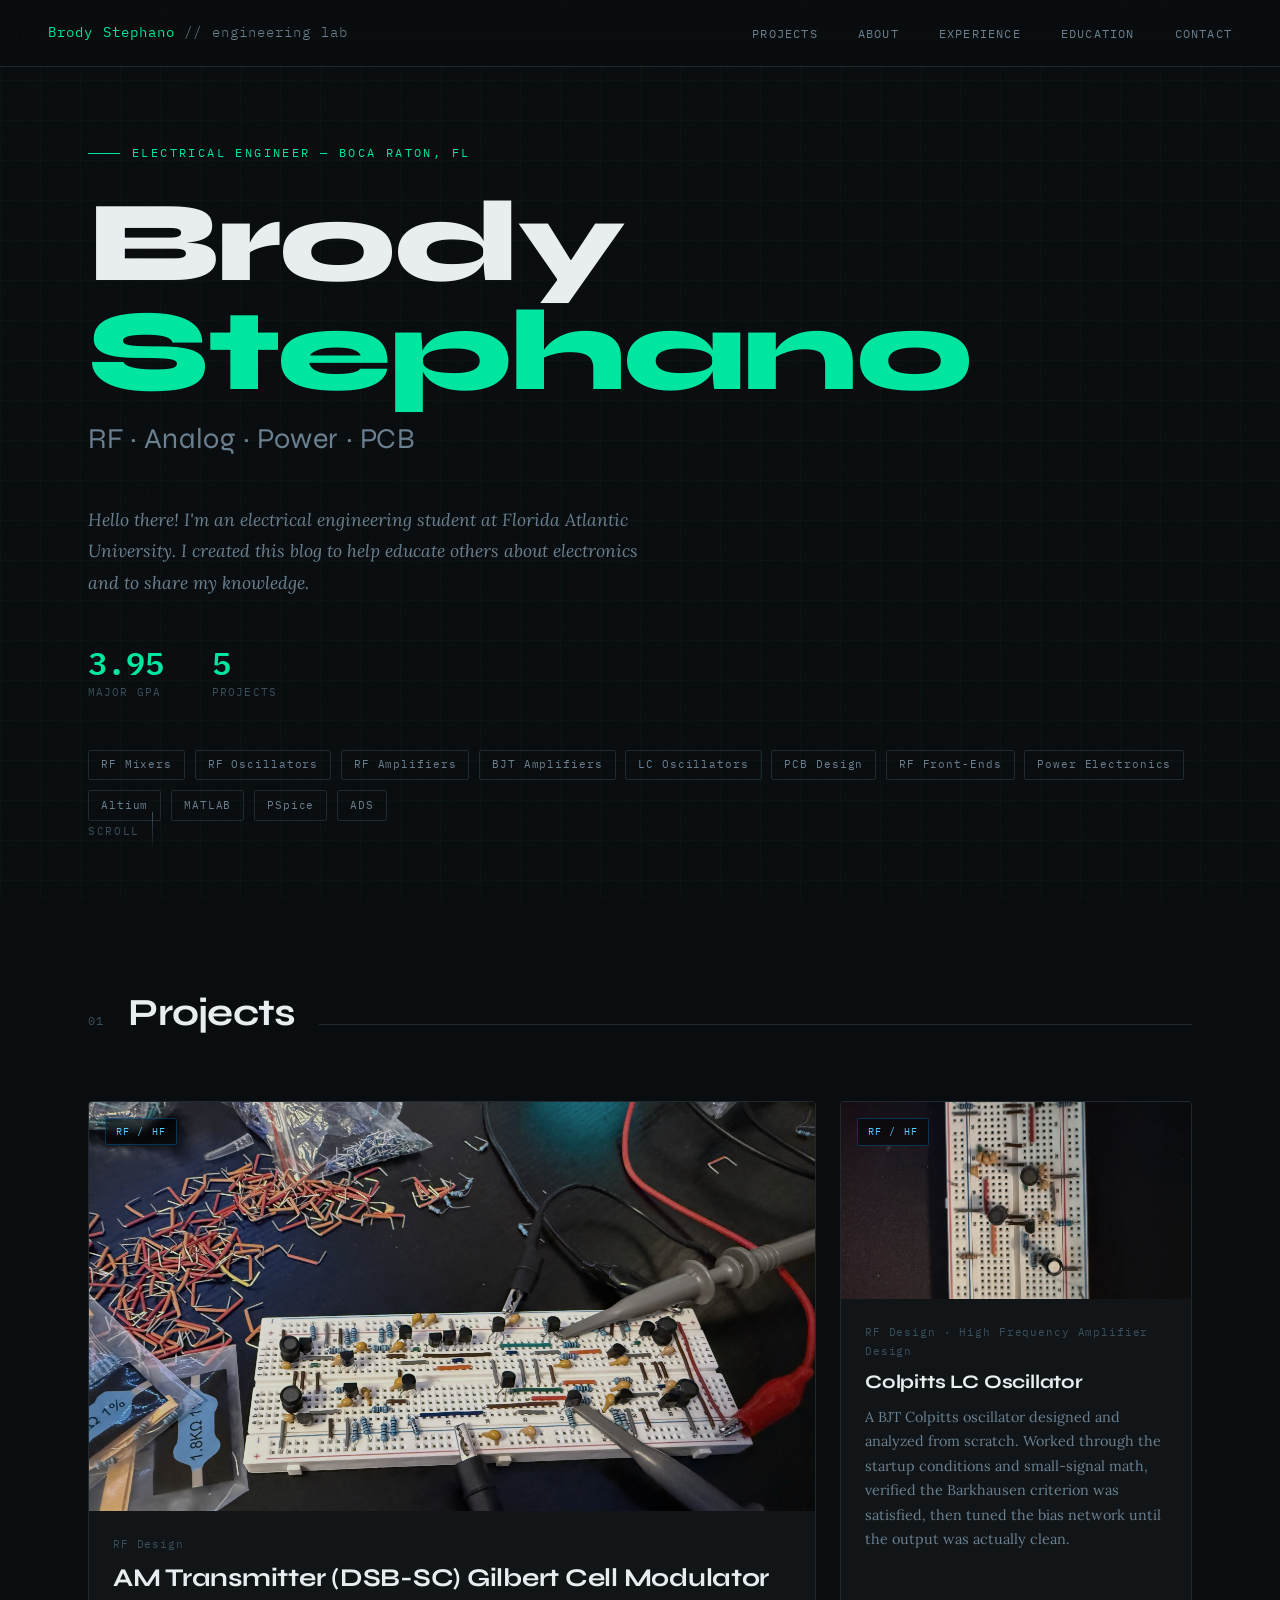
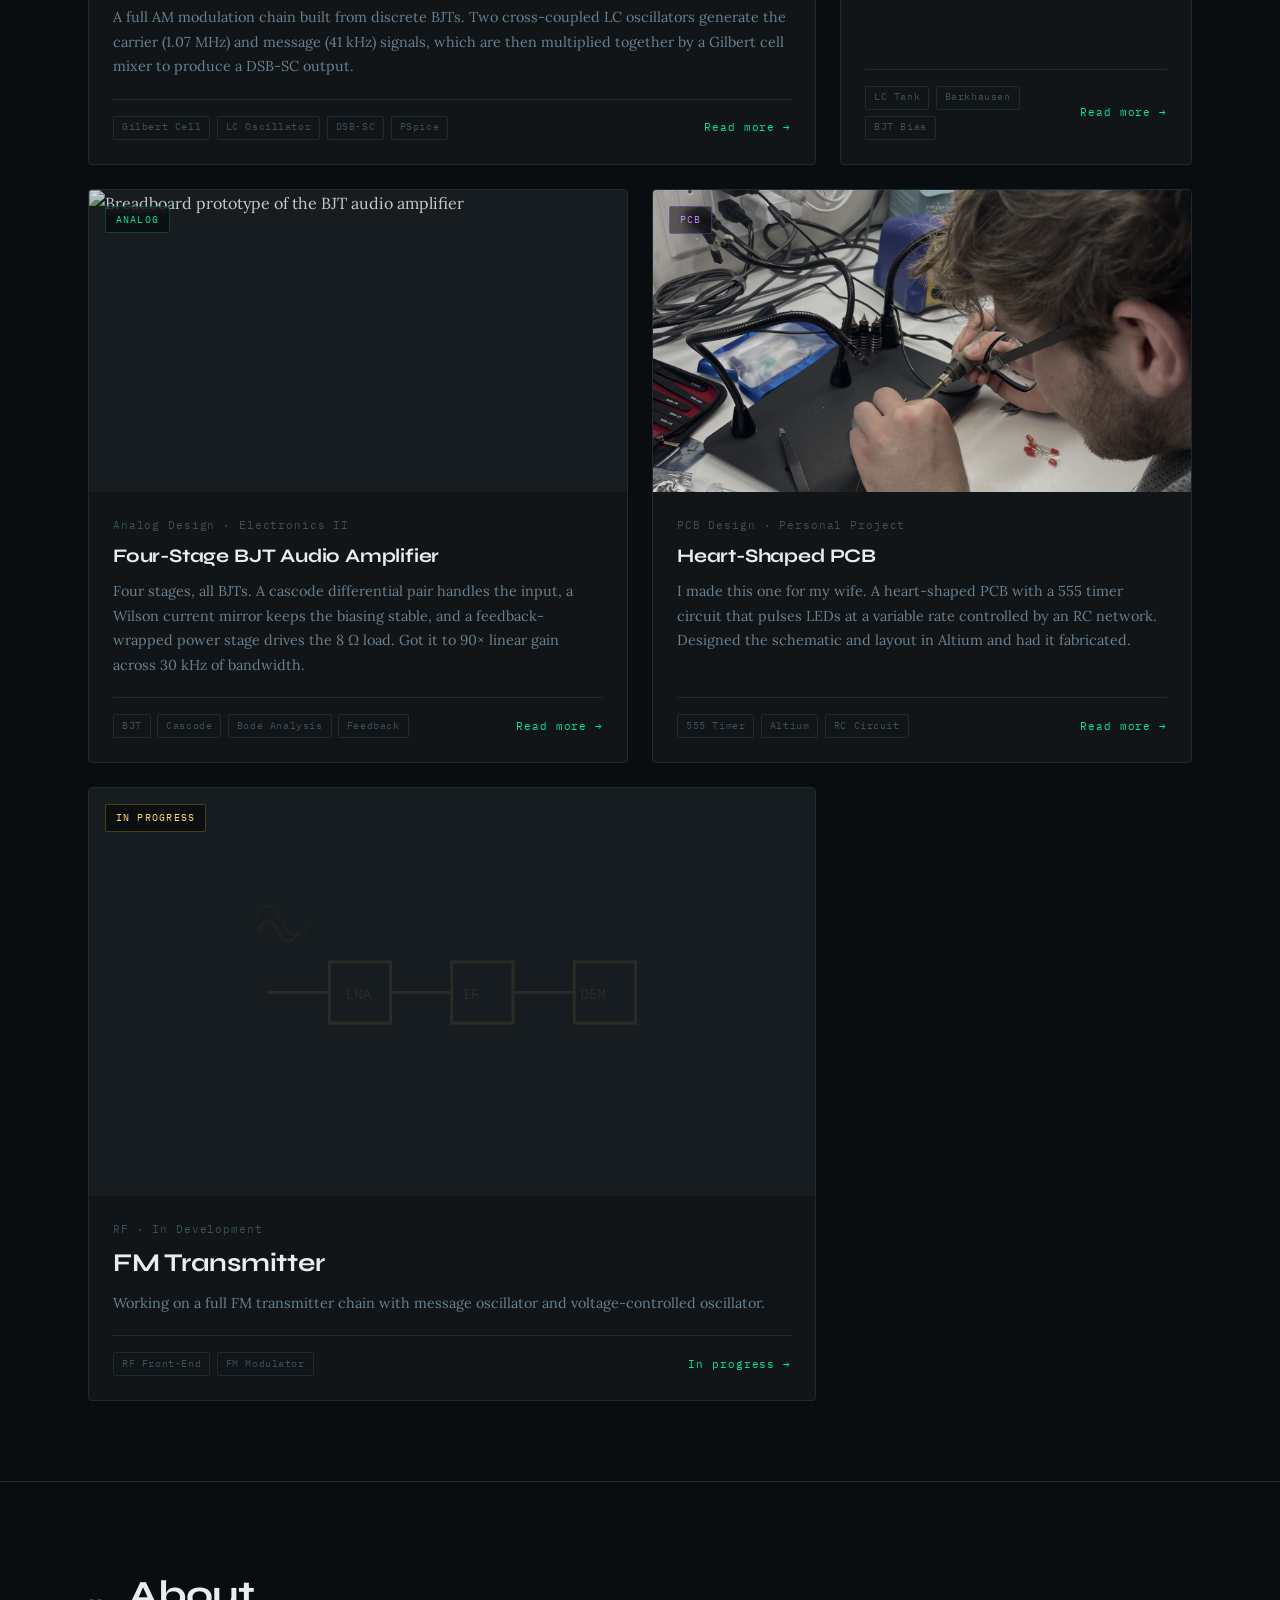
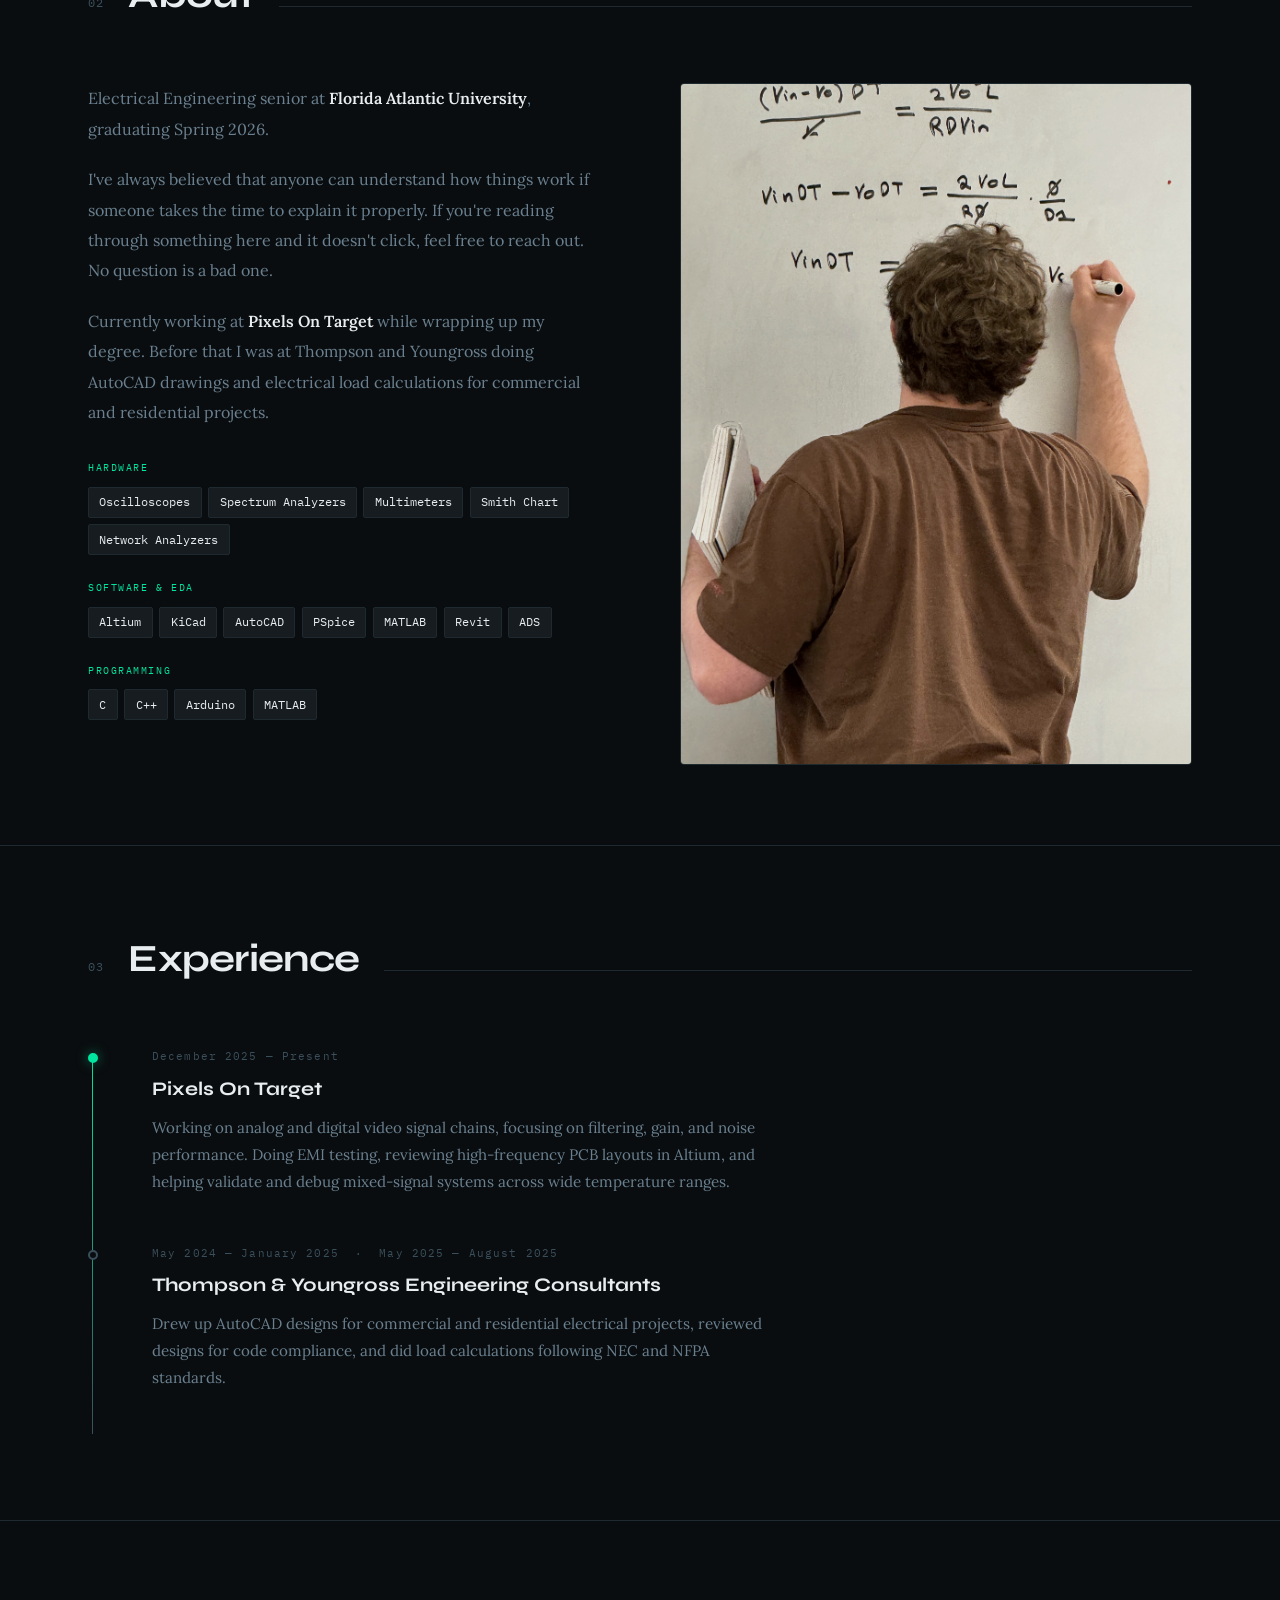
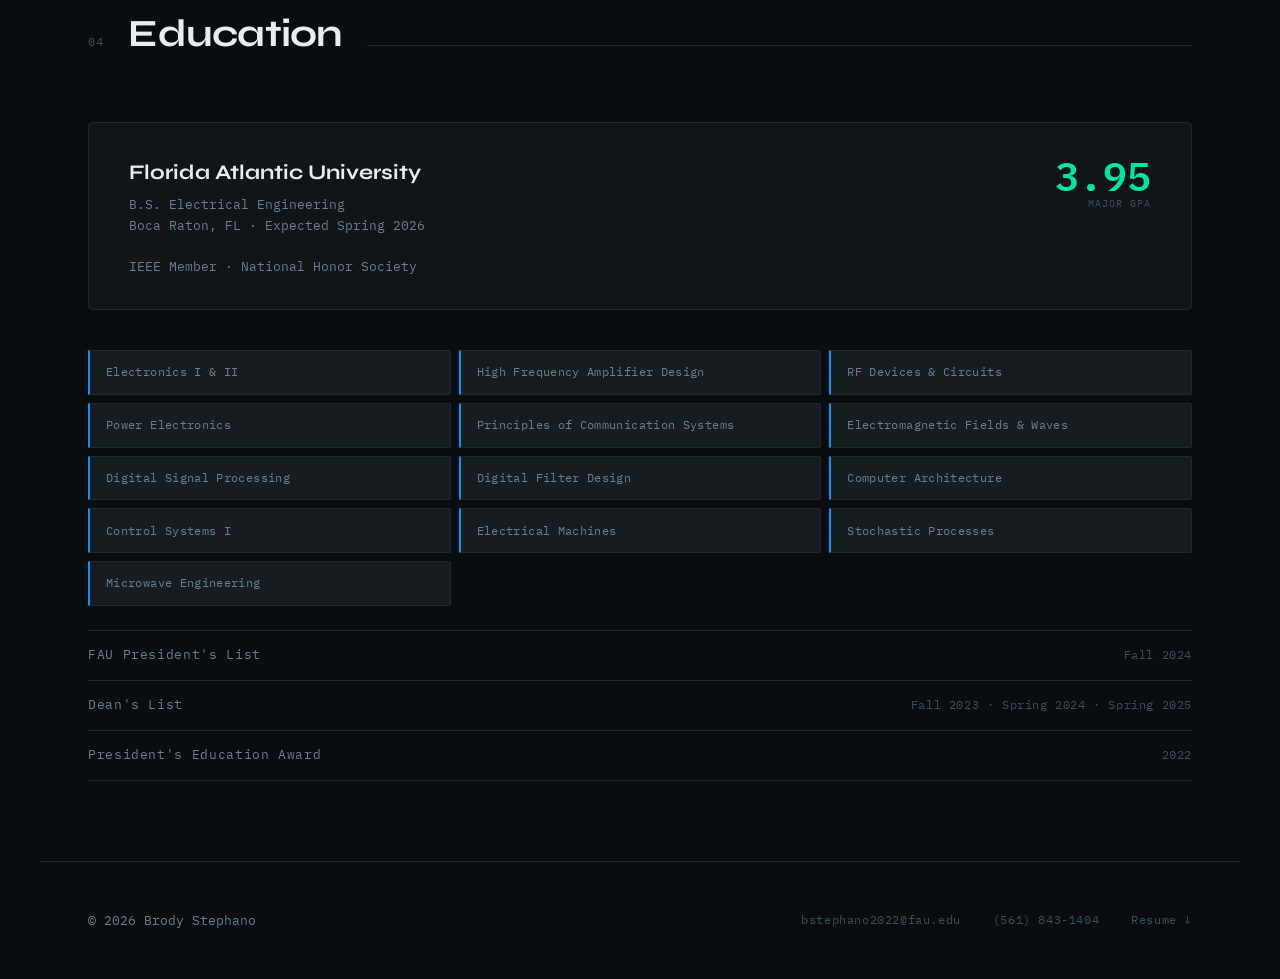
==== index.html @ cff29d6e "Install Vercel Speed Insights Implemented Vercel Speed Insights for this project.  Modified: - index" ====
<!DOCTYPE html>
<html lang="en">

<head>
    <meta charset="UTF-8">
    <meta name="viewport" content="width=device-width, initial-scale=1.0">
    <title>Brody Stephano — Engineering Lab</title>
    <link rel="preconnect" href="https://fonts.googleapis.com">
    <link href="https://fonts.googleapis.com/css2?family=IBM+Plex+Mono:ital,wght@0,300;0,400;0,600;1,300&family=Syne:wght@400;600;700;800&family=Lora:ital,wght@0,400;1,400&display=swap" rel="stylesheet">
    <script>
        MathJax = {
            tex: {
                inlineMath: [['\\(', '\\)']],
                displayMath: [['\\[', '\\]']]
            },
            options: { skipHtmlTags: ['script', 'noscript', 'style', 'textarea', 'pre'] }
        };
    </script>
    <script src="https://cdn.jsdelivr.net/npm/mathjax@3/es5/tex-chtml.js"></script>
    <script>
        window.si = window.si || function () { (window.siq = window.siq || []).push(arguments); };
    </script>
    <script defer src="/_vercel/speed-insights/script.js"></script>
    <style>
        :root {
            --bg:      #0a0d0f;
            --surface: #111518;
            --panel:   #161c20;
            --border:  #1e2a30;
            --accent:  #00e5a0;
            --accent2: #0097ff;
            --accent3: #ff6b35;
            --text:    #e8edf0;
            --muted:   #6a8090;
            --dim:     #3a4f5c;
            --mono:    'IBM Plex Mono', monospace;
            --display: 'Syne', sans-serif;
            --body:    'Lora', serif;
        }

        *, *::before, *::after { margin: 0; padding: 0; box-sizing: border-box; }
        html { scroll-behavior: smooth; }

        body {
            background: var(--bg);
            color: var(--text);
            font-family: var(--body);
            font-size: 1rem;
            line-height: 1.7;
            overflow-x: hidden;
        }

        body::before {
            content: '';
            position: fixed;
            inset: 0;
            background-image:
                linear-gradient(rgba(0, 229, 160, 0.03) 1px, transparent 1px),
                linear-gradient(90deg, rgba(0, 229, 160, 0.03) 1px, transparent 1px);
            background-size: 40px 40px;
            pointer-events: none;
            z-index: 0;
        }

        body::after {
            content: '';
            position: fixed;
            inset: 0;
            background-image: url("data:image/svg+xml,%3Csvg viewBox='0 0 256 256' xmlns='http://www.w3.org/2000/svg'%3E%3Cfilter id='noise'%3E%3CfeTurbulence type='fractalNoise' baseFrequency='0.9' numOctaves='4' stitchTiles='stitch'/%3E%3C/filter%3E%3Crect width='100%25' height='100%25' filter='url(%23noise)' opacity='0.03'/%3E%3C/svg%3E");
            opacity: 0.4;
            pointer-events: none;
            z-index: 0;
        }

        * { position: relative; z-index: 1; }

        nav {
            position: fixed;
            top: 0; left: 0; right: 0;
            z-index: 100;
            display: flex;
            align-items: center;
            justify-content: space-between;
            padding: 1.2rem 3rem;
            background: rgba(10, 13, 15, 0.85);
            backdrop-filter: blur(16px);
            border-bottom: 1px solid var(--border);
        }

        .nav-logo {
            font-family: var(--mono);
            font-size: 0.85rem;
            color: var(--accent);
            letter-spacing: 0.08em;
            text-decoration: none;
        }

        .nav-logo span { color: var(--muted); font-weight: 300; }

        .nav-links { display: flex; gap: 2.5rem; list-style: none; }

        .nav-links a {
            font-family: var(--mono);
            font-size: 0.75rem;
            color: var(--muted);
            text-decoration: none;
            letter-spacing: 0.1em;
            text-transform: uppercase;
            transition: color 0.2s;
        }

        .nav-links a:hover { color: var(--accent); }

        #hero {
            min-height: 100vh;
            display: flex;
            flex-direction: column;
            justify-content: center;
            padding: 8rem 3rem 4rem;
            max-width: 1200px;
            margin: 0 auto;
        }

        .hero-eyebrow {
            font-family: var(--mono);
            font-size: 0.75rem;
            color: var(--accent);
            letter-spacing: 0.2em;
            text-transform: uppercase;
            margin-bottom: 1.5rem;
            display: flex;
            align-items: center;
            gap: 0.75rem;
        }

        .hero-eyebrow::before {
            content: '';
            display: block;
            width: 2rem;
            height: 1px;
            background: var(--accent);
        }

        h1.hero-name {
            font-family: var(--display);
            font-weight: 800;
            font-size: clamp(3.5rem, 9vw, 8rem);
            line-height: 0.95;
            letter-spacing: -0.02em;
            color: var(--text);
            margin-bottom: 0.5rem;
        }

        h1.hero-name .accent { color: var(--accent); }

        .hero-title {
            font-family: var(--display);
            font-weight: 400;
            font-size: clamp(1.2rem, 2.5vw, 1.8rem);
            color: var(--muted);
            margin-bottom: 2.5rem;
            letter-spacing: 0.02em;
        }

        .hero-bio {
            font-family: var(--body);
            font-size: 1.1rem;
            color: var(--muted);
            max-width: 560px;
            line-height: 1.8;
            font-style: italic;
            margin-bottom: 3rem;
        }

        .hero-stats { display: flex; gap: 3rem; margin-bottom: 3rem; }

        .stat { display: flex; flex-direction: column; gap: 0.25rem; }

        .stat-num {
            font-family: var(--mono);
            font-size: 2rem;
            font-weight: 600;
            color: var(--accent);
            line-height: 1;
        }

        .stat-label {
            font-family: var(--mono);
            font-size: 0.7rem;
            color: var(--dim);
            letter-spacing: 0.1em;
            text-transform: uppercase;
        }

        .hero-tags { display: flex; flex-wrap: wrap; gap: 0.6rem; }

        .tag {
            font-family: var(--mono);
            font-size: 0.7rem;
            color: var(--muted);
            border: 1px solid var(--border);
            padding: 0.3rem 0.75rem;
            border-radius: 2px;
            letter-spacing: 0.08em;
            transition: all 0.2s;
        }

        .tag:hover {
            border-color: var(--accent);
            color: var(--accent);
            background: rgba(0, 229, 160, 0.05);
        }

        .scroll-hint {
            position: absolute;
            bottom: 3rem;
            left: 3rem;
            font-family: var(--mono);
            font-size: 0.7rem;
            color: var(--dim);
            letter-spacing: 0.15em;
            text-transform: uppercase;
            display: flex;
            align-items: center;
            gap: 0.75rem;
            animation: pulse 2s ease-in-out infinite;
        }

        .scroll-hint::after {
            content: '';
            display: block;
            width: 1px;
            height: 40px;
            background: linear-gradient(to bottom, var(--dim), transparent);
            animation: scrollline 2s ease-in-out infinite;
        }

        @keyframes pulse {
            0%, 100% { opacity: 0.4; }
            50%       { opacity: 1; }
        }

        @keyframes scrollline {
            0%   { transform: scaleY(0); transform-origin: top; }
            50%  { transform: scaleY(1); transform-origin: top; }
            51%  { transform: scaleY(1); transform-origin: bottom; }
            100% { transform: scaleY(0); transform-origin: bottom; }
        }

        .section-wrap { max-width: 1200px; margin: 0 auto; padding: 5rem 3rem; }

        .section-header { display: flex; align-items: baseline; gap: 1.5rem; margin-bottom: 3.5rem; }

        .section-num {
            font-family: var(--mono);
            font-size: 0.75rem;
            color: var(--dim);
            letter-spacing: 0.1em;
        }

        .section-title {
            font-family: var(--display);
            font-size: clamp(1.8rem, 3vw, 2.5rem);
            font-weight: 700;
            color: var(--text);
            letter-spacing: -0.02em;
        }

        .section-rule { flex: 1; height: 1px; background: var(--border); }

        #projects { background: transparent; }

        .projects-grid {
            display: grid;
            grid-template-columns: repeat(12, 1fr);
            gap: 1.5rem;
        }

        .project-card {
            background: var(--surface);
            border: 1px solid var(--border);
            border-radius: 4px;
            overflow: hidden;
            display: flex;
            flex-direction: column;
            cursor: pointer;
            transition: border-color 0.3s, transform 0.3s, box-shadow 0.3s;
        }

        .project-card:hover {
            border-color: var(--accent);
            transform: translateY(-3px);
            box-shadow: 0 12px 40px rgba(0, 229, 160, 0.08);
        }

        .project-card.featured { grid-column: span 8; }
        .project-card.side     { grid-column: span 4; }
        .project-card.half     { grid-column: span 6; }
        .project-card.third    { grid-column: span 4; }

        .card-img {
            width: 100%;
            aspect-ratio: 16/9;
            background: var(--panel);
            overflow: hidden;
            position: relative;
        }

        .card-img img {
            width: 100%;
            height: 100%;
            object-fit: cover;
            object-position: center center;
            filter: saturate(0.7) brightness(0.85);
            transition: filter 0.4s, transform 0.4s;
            z-index: 1;
        }

        .project-card:hover .card-img img {
            filter: saturate(1) brightness(0.95);
            transform: scale(1.03);
        }

        [data-project="bjt-amp"] .card-img img   { object-position: center 20%; }
        [data-project="heart-pcb"] .card-img img { object-position: center 20%; }

        .card-img.placeholder { display: flex; align-items: center; justify-content: center; }
        .card-img.placeholder svg { width: 60%; height: 60%; opacity: 0.08; }

        .card-img .card-tag {
            position: absolute;
            top: 1rem;
            left: 1rem;
            font-family: var(--mono);
            font-size: 0.65rem;
            letter-spacing: 0.12em;
            text-transform: uppercase;
            padding: 0.25rem 0.6rem;
            border-radius: 2px;
            z-index: 2;
            backdrop-filter: blur(4px);
            background-color: rgba(0, 0, 0, 0.45) !important;
        }

        .card-tag.rf    { color: #5bc8ff; border: 1px solid rgba(0, 151, 255, 0.3); }
        .card-tag.power { color: #ff9a72; border: 1px solid rgba(255, 107, 53, 0.3); }
        .card-tag.analog{ color: #00e5a0; border: 1px solid rgba(0, 229, 160, 0.25); }
        .card-tag.pcb   { color: #c97fff; border: 1px solid rgba(180, 100, 255, 0.3); }
        .card-tag.wip   { color: #ffe066; border: 1px solid rgba(255, 220, 0, 0.25); }

        .card-body { padding: 1.5rem; display: flex; flex-direction: column; flex: 1; }

        .card-meta {
            font-family: var(--mono);
            font-size: 0.68rem;
            color: var(--dim);
            letter-spacing: 0.08em;
            margin-bottom: 0.6rem;
        }

        .card-title {
            font-family: var(--display);
            font-size: 1.2rem;
            font-weight: 700;
            color: var(--text);
            margin-bottom: 0.75rem;
            letter-spacing: -0.01em;
            line-height: 1.2;
        }

        .featured .card-title { font-size: 1.6rem; }

        .card-summary {
            font-family: var(--body);
            font-size: 0.9rem;
            color: var(--muted);
            line-height: 1.7;
            flex: 1;
        }

        .card-footer {
            margin-top: 1.25rem;
            padding-top: 1rem;
            border-top: 1px solid var(--border);
            display: flex;
            align-items: center;
            justify-content: space-between;
        }

        .card-chips { display: flex; flex-wrap: wrap; gap: 0.4rem; }

        .chip {
            font-family: var(--mono);
            font-size: 0.62rem;
            color: var(--dim);
            border: 1px solid var(--border);
            padding: 0.15rem 0.5rem;
            border-radius: 2px;
            letter-spacing: 0.06em;
        }

        .card-link {
            font-family: var(--mono);
            font-size: 0.7rem;
            color: var(--accent);
            text-decoration: none;
            letter-spacing: 0.08em;
            display: flex;
            align-items: center;
            gap: 0.4rem;
            transition: gap 0.2s;
            white-space: nowrap;
        }

        .card-link:hover { gap: 0.7rem; }

        .modal-backdrop {
            display: none;
            position: fixed;
            inset: 0;
            background: rgba(0, 0, 0, 0.85);
            z-index: 200;
            backdrop-filter: blur(8px);
            align-items: flex-start;
            justify-content: center;
            padding: 4rem 1.5rem;
            overflow-y: auto;
        }

        .modal-backdrop.open { display: flex; }

        .modal {
            background: var(--surface);
            border: 1px solid var(--border);
            border-radius: 6px;
            max-width: 860px;
            width: 100%;
            overflow: hidden;
            animation: modalIn 0.35s cubic-bezier(0.16, 1, 0.3, 1);
        }

        @keyframes modalIn {
            from { opacity: 0; transform: translateY(30px) scale(0.97); }
            to   { opacity: 1; transform: translateY(0) scale(1); }
        }

        .modal-header {
            padding: 2.5rem 2.5rem 0;
            display: flex;
            justify-content: space-between;
            align-items: flex-start;
        }

        .modal-close {
            font-family: var(--mono);
            font-size: 1.2rem;
            color: var(--muted);
            background: none;
            border: none;
            cursor: pointer;
            padding: 0.25rem;
            line-height: 1;
            transition: color 0.2s;
        }

        .modal-close:hover { color: var(--accent); }

        .modal-tag-row { display: flex; gap: 0.5rem; margin-bottom: 1rem; }

        .modal-tag-row .card-tag {
            font-family: var(--mono);
            font-size: 0.75rem;
            padding: 0.3rem 0.75rem;
            text-transform: uppercase;
            letter-spacing: 0.12em;
        }

        .modal-title {
            font-family: var(--display);
            font-size: clamp(1.8rem, 3vw, 2.5rem);
            font-weight: 800;
            color: var(--text);
            letter-spacing: -0.02em;
            line-height: 1.1;
            margin-bottom: 0.5rem;
        }

        .modal-date {
            font-family: var(--mono);
            font-size: 0.75rem;
            color: var(--dim);
            letter-spacing: 0.1em;
        }

        .modal-body { padding: 2rem 2.5rem 2.5rem; }

        .modal-body img,
        .modal-body video {
            display: block;
            width: 100%;
            border-radius: 4px;
            margin: 1.5rem 0;
            border: 1px solid var(--border);
        }

        .modal-body video {
            max-height: 700px;
            width: auto;
            max-width: 100%;
            margin-left: auto;
            margin-right: auto;
        }

        .modal-body img.half-width {
            max-width: 65%;
            margin-left: auto;
            margin-right: auto;
        }

        .modal-body p {
            font-family: var(--body);
            font-size: 1rem;
            color: var(--muted);
            line-height: 1.9;
            margin-bottom: 1rem;
        }

        .modal-body h4 {
            font-family: var(--display);
            font-size: 1.1rem;
            font-weight: 700;
            color: var(--text);
            margin: 2rem 0 0.75rem;
        }

        .modal-specs {
            background: var(--panel);
            border: 1px solid var(--border);
            border-radius: 4px;
            padding: 1.25rem 1.5rem;
            margin: 1.5rem 0;
            display: grid;
            grid-template-columns: 1fr 1fr;
            gap: 0.75rem 2rem;
        }

        .spec-row { display: flex; flex-direction: column; gap: 0.15rem; }

        .spec-key {
            font-family: var(--mono);
            font-size: 0.65rem;
            color: var(--dim);
            letter-spacing: 0.1em;
            text-transform: uppercase;
        }

        .spec-val {
            font-family: var(--mono);
            font-size: 0.9rem;
            color: var(--accent);
        }

        .design-notes-toggle {
            display: flex;
            align-items: center;
            gap: 0.75rem;
            margin-top: 2rem;
            padding: 0.85rem 1.25rem;
            background: var(--panel);
            border: 1px solid var(--border);
            border-left: 2px solid var(--accent);
            border-radius: 4px;
            cursor: pointer;
            font-family: var(--mono);
            font-size: 0.78rem;
            color: var(--muted);
            letter-spacing: 0.08em;
            text-transform: uppercase;
            width: 100%;
            text-align: left;
            transition: border-color 0.2s, color 0.2s;
        }

        .design-notes-toggle:hover {
            border-left-color: var(--accent);
            border-color: var(--accent);
            color: var(--accent);
        }

        .design-notes-toggle .toggle-arrow { margin-left: auto; transition: transform 0.3s ease; }
        .design-notes-toggle.open .toggle-arrow { transform: rotate(180deg); }

        .design-notes-content {
            display: none;
            padding: 1.5rem;
            background: var(--panel);
            border: 1px solid var(--border);
            border-top: none;
            border-radius: 0 0 4px 4px;
        }

        .design-notes-content.open { display: block; }

        #about { border-top: 1px solid var(--border); }

        .about-grid {
            display: grid;
            grid-template-columns: 1fr 1fr;
            gap: 5rem;
            align-items: start;
        }

        .about-text p {
            font-family: var(--body);
            color: var(--muted);
            line-height: 1.9;
            margin-bottom: 1.25rem;
        }

        .about-text p strong { color: var(--text); font-weight: 600; }

        .about-photo {
            border-radius: 4px;
            overflow: hidden;
            border: 1px solid var(--border);
        }

        .about-photo img {
            width: 100%;
            height: auto;
            display: block;
            filter: saturate(0.8) brightness(0.9);
            transition: filter 0.4s;
        }

        .about-photo img:hover { filter: saturate(1) brightness(0.95); }

        .skills-list { display: flex; flex-direction: column; gap: 1.5rem; margin-top: 2rem; }

        .skill-group-label {
            font-family: var(--mono);
            font-size: 0.65rem;
            color: var(--accent);
            letter-spacing: 0.15em;
            text-transform: uppercase;
            margin-bottom: 0.6rem;
        }

        .skill-chips { display: flex; flex-wrap: wrap; gap: 0.4rem; }

        .skill-chip {
            font-family: var(--mono);
            font-size: 0.72rem;
            color: var(--text);
            background: var(--panel);
            border: 1px solid var(--border);
            padding: 0.3rem 0.65rem;
            border-radius: 2px;
        }

        #experience { border-top: 1px solid var(--border); }

        .xp-timeline { display: flex; flex-direction: column; gap: 0; position: relative; padding-left: 2rem; }

        .xp-timeline::before {
            content: '';
            position: absolute;
            left: 4px;
            top: 6px;
            bottom: 6px;
            width: 1px;
            background: linear-gradient(to bottom, var(--accent), var(--dim));
        }

        .xp-item { position: relative; padding: 0 0 3rem 2rem; }

        .xp-item::before {
            content: '';
            position: absolute;
            left: -2rem;
            top: 6px;
            width: 10px;
            height: 10px;
            border-radius: 50%;
            background: var(--bg);
            border: 2px solid var(--dim);
            transition: border-color 0.3s;
        }

        .xp-item.current::before {
            border-color: var(--accent);
            background: var(--accent);
            box-shadow: 0 0 12px rgba(0, 229, 160, 0.5);
        }

        .xp-date {
            font-family: var(--mono);
            font-size: 0.7rem;
            color: var(--dim);
            letter-spacing: 0.1em;
            margin-bottom: 0.4rem;
        }

        .xp-company {
            font-family: var(--display);
            font-size: 1.2rem;
            font-weight: 700;
            color: var(--text);
            margin-bottom: 0.5rem;
        }

        .xp-desc {
            font-family: var(--body);
            font-size: 0.95rem;
            color: var(--muted);
            line-height: 1.8;
            max-width: 620px;
        }

        #education { border-top: 1px solid var(--border); }

        .edu-block {
            background: var(--surface);
            border: 1px solid var(--border);
            border-radius: 4px;
            padding: 2rem 2.5rem;
            display: flex;
            justify-content: space-between;
            align-items: flex-start;
            gap: 3rem;
            margin-bottom: 2.5rem;
        }

        .edu-info h3 {
            font-family: var(--display);
            font-size: 1.3rem;
            font-weight: 700;
            color: var(--text);
            margin-bottom: 0.3rem;
        }

        .edu-info p {
            font-family: var(--mono);
            font-size: 0.8rem;
            color: var(--muted);
            line-height: 1.6;
        }

        .edu-gpa { text-align: right; }

        .gpa-num {
            font-family: var(--mono);
            font-size: 2.5rem;
            font-weight: 600;
            color: var(--accent);
            line-height: 1;
        }

        .gpa-label {
            font-family: var(--mono);
            font-size: 0.65rem;
            color: var(--dim);
            letter-spacing: 0.1em;
            text-transform: uppercase;
        }

        .course-grid {
            display: grid;
            grid-template-columns: repeat(auto-fill, minmax(280px, 1fr));
            gap: 0.5rem;
        }

        .course-item {
            background: var(--panel);
            border: 1px solid var(--border);
            border-left: 2px solid var(--accent2);
            padding: 0.7rem 1rem;
            font-family: var(--mono);
            font-size: 0.75rem;
            color: var(--muted);
            letter-spacing: 0.03em;
            border-radius: 0 2px 2px 0;
            transition: color 0.2s, border-left-color 0.2s;
        }

        .course-item:hover { color: var(--text); border-left-color: var(--accent); }

        .honors-list {
            margin-top: 1.5rem;
            display: flex;
            flex-direction: column;
            gap: 0;
            border-top: 1px solid var(--border);
        }

        .honor-item {
            display: flex;
            justify-content: space-between;
            align-items: center;
            padding: 0.85rem 0;
            border-bottom: 1px solid var(--border);
        }

        .honor-text {
            font-family: var(--mono);
            font-size: 0.8rem;
            color: var(--muted);
            letter-spacing: 0.05em;
        }

        .honor-year {
            font-family: var(--mono);
            font-size: 0.75rem;
            color: var(--dim);
            letter-spacing: 0.05em;
        }

        footer {
            border-top: 1px solid var(--border);
            padding: 3rem;
            display: flex;
            justify-content: space-between;
            align-items: center;
            max-width: 1200px;
            margin: 0 auto;
        }

        .footer-name { font-family: var(--mono); font-size: 0.8rem; color: var(--muted); }
        .footer-contact { display: flex; gap: 2rem; }

        .footer-contact a {
            font-family: var(--mono);
            font-size: 0.75rem;
            color: var(--dim);
            text-decoration: none;
            letter-spacing: 0.05em;
            transition: color 0.2s;
        }

        .footer-contact a:hover { color: var(--accent); }

        .fade-in {
            opacity: 0;
            transform: translateY(20px);
            transition: opacity 0.7s ease, transform 0.7s ease;
        }

        .fade-in.visible { opacity: 1; transform: translateY(0); }

        .MathJax { color: #6a8090 !important; }

        @media (max-width: 900px) {
            nav { padding: 1rem 1.5rem; }
            .nav-links { gap: 1.5rem; }
            .section-wrap { padding: 4rem 1.5rem; }
            #hero { padding: 7rem 1.5rem 4rem; }
            .project-card.featured,
            .project-card.side,
            .project-card.half,
            .project-card.third { grid-column: span 12; }
            .about-grid { grid-template-columns: 1fr; gap: 2.5rem; }
            .edu-block { flex-direction: column; gap: 1rem; }
            .edu-gpa { text-align: left; }
            footer { flex-direction: column; gap: 1.5rem; text-align: center; }
            .hero-stats { gap: 2rem; }
            .modal-header { padding: 1.5rem 1.5rem 0; }
            .modal-body { padding: 1.5rem; }
            .modal-specs { grid-template-columns: 1fr; }
        }

        @media (max-width: 600px) {
            .nav-links { display: none; }
            h1.hero-name { font-size: 3rem; }
            .modal-backdrop { padding: 2rem 1rem; }
        }
    </style>
</head>

<body>

    <nav>
        <a class="nav-logo" href="#">Brody Stephano<span> // engineering lab</span></a>
        <ul class="nav-links">
            <li><a href="#projects">Projects</a></li>
            <li><a href="#about">About</a></li>
            <li><a href="#experience">Experience</a></li>
            <li><a href="#education">Education</a></li>
            <li><a href="mailto:bstephano2022@fau.edu">Contact</a></li>
        </ul>
    </nav>

    <section id="hero">
        <p class="hero-eyebrow">Electrical Engineer — Boca Raton, FL</p>
        <h1 class="hero-name">Brody<br><span class="accent">Stephano</span></h1>
        <p class="hero-title">RF · Analog · Power · PCB</p>
        <p class="hero-bio">Hello there! I'm an electrical engineering student at Florida Atlantic University. I created this blog to help educate others about electronics and to share my knowledge.</p>
        <div class="hero-stats">
            <div class="stat"><span class="stat-num">3.95</span><span class="stat-label">Major GPA</span></div>
            <div class="stat"><span class="stat-num">5</span><span class="stat-label">Projects</span></div>
        </div>
        <div class="hero-tags">
            <span class="tag">RF Mixers</span>
            <span class="tag">RF Oscillators</span>
            <span class="tag">RF Amplifiers</span>
            <span class="tag">BJT Amplifiers</span>
            <span class="tag">LC Oscillators</span>
            <span class="tag">PCB Design</span>
            <span class="tag">RF Front-Ends</span>
            <span class="tag">Power Electronics</span>
            <span class="tag">Altium</span>
            <span class="tag">MATLAB</span>
            <span class="tag">PSpice</span>
            <span class="tag">ADS</span>
        </div>
        <div class="scroll-hint">scroll</div>
    </section>

    <section id="projects">
        <div class="section-wrap">
            <div class="section-header fade-in">
                <span class="section-num">01</span>
                <h2 class="section-title">Projects</h2>
                <div class="section-rule"></div>
            </div>
            <div class="projects-grid">

                <article class="project-card featured fade-in" data-project="am-transmitter">
                    <div class="card-img">
                        <span class="card-tag rf">RF / HF</span>
                        <img src="assets/images/gilbert_cell_breadboard.jpg" alt="Gilbert Cell Breadboard">
                    </div>
                    <div class="card-body">
                        <p class="card-meta">RF Design</p>
                        <h3 class="card-title">AM Transmitter (DSB-SC) Gilbert Cell Modulator</h3>
                        <p class="card-summary">A full AM modulation chain built from discrete BJTs. Two cross-coupled LC oscillators generate the carrier (1.07 MHz) and message (41 kHz) signals, which are then multiplied together by a Gilbert cell mixer to produce a DSB-SC output.</p>
                        <div class="card-footer">
                            <div class="card-chips">
                                <span class="chip">Gilbert Cell</span>
                                <span class="chip">LC Oscillator</span>
                                <span class="chip">DSB-SC</span>
                                <span class="chip">PSpice</span>
                            </div>
                            <span class="card-link">Read more →</span>
                        </div>
                    </div>
                </article>

                <article class="project-card side fade-in" data-project="colpitts">
                    <div class="card-img">
                        <span class="card-tag rf">RF / HF</span>
                        <img src="assets/images/colpitts_breadboard.jpg" alt="Colpitts Oscillator Breadboard">
                    </div>
                    <div class="card-body">
                        <p class="card-meta">RF Design · High Frequency Amplifier Design</p>
                        <h3 class="card-title">Colpitts LC Oscillator</h3>
                        <p class="card-summary">A BJT Colpitts oscillator designed and analyzed from scratch. Worked through the startup conditions and small-signal math, verified the Barkhausen criterion was satisfied, then tuned the bias network until the output was actually clean.</p>
                        <div class="card-footer">
                            <div class="card-chips">
                                <span class="chip">LC Tank</span>
                                <span class="chip">Barkhausen</span>
                                <span class="chip">BJT Bias</span>
                            </div>
                            <span class="card-link">Read more →</span>
                        </div>
                    </div>
                </article>

                <article class="project-card half fade-in" data-project="bjt-amp">
                    <div class="card-img">
                        <span class="card-tag analog">Analog</span>
                        <img src="assets/images/audio_amp_bb.png" alt="Breadboard prototype of the BJT audio amplifier">
                    </div>
                    <div class="card-body">
                        <p class="card-meta">Analog Design · Electronics II</p>
                        <h3 class="card-title">Four-Stage BJT Audio Amplifier</h3>
                        <p class="card-summary">Four stages, all BJTs. A cascode differential pair handles the input, a Wilson current mirror keeps the biasing stable, and a feedback-wrapped power stage drives the 8 Ω load. Got it to 90× linear gain across 30 kHz of bandwidth.</p>
                        <div class="card-footer">
                            <div class="card-chips">
                                <span class="chip">BJT</span>
                                <span class="chip">Cascode</span>
                                <span class="chip">Bode Analysis</span>
                                <span class="chip">Feedback</span>
                            </div>
                            <span class="card-link">Read more →</span>
                        </div>
                    </div>
                </article>

                <article class="project-card half fade-in" data-project="heart-pcb">
                    <div class="card-img">
                        <span class="card-tag pcb">PCB</span>
                        <img src="assets/images/brody_working.jpg" alt="Brody working on the Heart-Shaped PCB">
                    </div>
                    <div class="card-body">
                        <p class="card-meta">PCB Design · Personal Project</p>
                        <h3 class="card-title">Heart-Shaped PCB</h3>
                        <p class="card-summary">I made this one for my wife. A heart-shaped PCB with a 555 timer circuit that pulses LEDs at a variable rate controlled by an RC network. Designed the schematic and layout in Altium and had it fabricated.</p>
                        <div class="card-footer">
                            <div class="card-chips">
                                <span class="chip">555 Timer</span>
                                <span class="chip">Altium</span>
                                <span class="chip">RC Circuit</span>
                            </div>
                            <span class="card-link">Read more →</span>
                        </div>
                    </div>
                </article>

                <article class="project-card featured fade-in" data-project="fm-transmitter">
                    <div class="card-img placeholder">
                        <span class="card-tag wip">In Progress</span>
                        <svg viewBox="0 0 200 120" fill="none" xmlns="http://www.w3.org/2000/svg">
                            <path d="M10 60 H40" stroke="#ffe066" stroke-width="1.5" />
                            <rect x="40" y="45" width="30" height="30" stroke="#ffe066" stroke-width="1.5" />
                            <path d="M70 60 H100" stroke="#ffe066" stroke-width="1.5" />
                            <rect x="100" y="45" width="30" height="30" stroke="#ffe066" stroke-width="1.5" />
                            <path d="M130 60 H160" stroke="#ffe066" stroke-width="1.5" />
                            <rect x="160" y="45" width="30" height="30" stroke="#ffe066" stroke-width="1.5" />
                            <text x="48" y="63" fill="#ffe066" font-size="7" font-family="monospace">LNA</text>
                            <text x="105" y="63" fill="#ffe066" font-size="7" font-family="monospace">IF</text>
                            <text x="163" y="63" fill="#ffe066" font-size="7" font-family="monospace">DEM</text>
                            <path d="M5 30 Q10 20 15 30 Q20 40 25 30" stroke="#ffe066" stroke-width="1" opacity="0.5" />
                            <path d="M3 25 Q10 10 17 25 Q24 40 31 25" stroke="#ffe066" stroke-width="1" opacity="0.3" />
                        </svg>
                    </div>
                    <div class="card-body">
                        <p class="card-meta">RF · In Development</p>
                        <h3 class="card-title">FM Transmitter</h3>
                        <p class="card-summary">Working on a full FM transmitter chain with message oscillator and voltage-controlled oscillator.</p>
                        <div class="card-footer">
                            <div class="card-chips">
                                <span class="chip">RF Front-End</span>
                                <span class="chip">FM Modulator</span>
                            </div>
                            <span class="card-link">In progress →</span>
                        </div>
                    </div>
                </article>

            </div>
        </div>
    </section>

    <section id="about">
        <div class="section-wrap">
            <div class="section-header fade-in">
                <span class="section-num">02</span>
                <h2 class="section-title">About</h2>
                <div class="section-rule"></div>
            </div>
            <div class="about-grid">
                <div class="fade-in">
                    <div class="about-text">
                        <p>Electrical Engineering senior at <strong>Florida Atlantic University</strong>, graduating Spring 2026.</p>
                        <p>I've always believed that anyone can understand how things work if someone takes the time to explain it properly. If you're reading through something here and it doesn't click, feel free to reach out. No question is a bad one.</p>
                        <p>Currently working at <strong>Pixels On Target</strong> while wrapping up my degree. Before that I was at Thompson and Youngross doing AutoCAD drawings and electrical load calculations for commercial and residential projects.</p>
                    </div>
                    <div class="skills-list">
                        <div class="skill-group">
                            <p class="skill-group-label">Hardware</p>
                            <div class="skill-chips">
                                <span class="skill-chip">Oscilloscopes</span>
                                <span class="skill-chip">Spectrum Analyzers</span>
                                <span class="skill-chip">Multimeters</span>
                                <span class="skill-chip">Smith Chart</span>
                                <span class="skill-chip">Network Analyzers</span>
                            </div>
                        </div>
                        <div class="skill-group">
                            <p class="skill-group-label">Software & EDA</p>
                            <div class="skill-chips">
                                <span class="skill-chip">Altium</span>
                                <span class="skill-chip">KiCad</span>
                                <span class="skill-chip">AutoCAD</span>
                                <span class="skill-chip">PSpice</span>
                                <span class="skill-chip">MATLAB</span>
                                <span class="skill-chip">Revit</span>
                                <span class="skill-chip">ADS</span>
                            </div>
                        </div>
                        <div class="skill-group">
                            <p class="skill-group-label">Programming</p>
                            <div class="skill-chips">
                                <span class="skill-chip">C</span>
                                <span class="skill-chip">C++</span>
                                <span class="skill-chip">Arduino</span>
                                <span class="skill-chip">MATLAB</span>
                            </div>
                        </div>
                    </div>
                </div>
                <div class="about-photo fade-in">
                    <img src="assets/images/brody_writing.jpg" alt="Brody at the whiteboard">
                </div>
            </div>
        </div>
    </section>

    <section id="experience">
        <div class="section-wrap">
            <div class="section-header fade-in">
                <span class="section-num">03</span>
                <h2 class="section-title">Experience</h2>
                <div class="section-rule"></div>
            </div>
            <div class="xp-timeline">
                <div class="xp-item current fade-in">
                    <p class="xp-date">December 2025 — Present</p>
                    <h3 class="xp-company">Pixels On Target</h3>
                    <p class="xp-desc">Working on analog and digital video signal chains, focusing on filtering, gain, and noise performance. Doing EMI testing, reviewing high-frequency PCB layouts in Altium, and helping validate and debug mixed-signal systems across wide temperature ranges.</p>
                </div>
                <div class="xp-item fade-in">
                    <p class="xp-date">May 2024 — January 2025 &nbsp;·&nbsp; May 2025 — August 2025</p>
                    <h3 class="xp-company">Thompson & Youngross Engineering Consultants</h3>
                    <p class="xp-desc">Drew up AutoCAD designs for commercial and residential electrical projects, reviewed designs for code compliance, and did load calculations following NEC and NFPA standards.</p>
                </div>
            </div>
        </div>
    </section>

    <section id="education">
        <div class="section-wrap">
            <div class="section-header fade-in">
                <span class="section-num">04</span>
                <h2 class="section-title">Education</h2>
                <div class="section-rule"></div>
            </div>
            <div class="edu-block fade-in">
                <div class="edu-info">
                    <h3>Florida Atlantic University</h3>
                    <p>B.S. Electrical Engineering<br>Boca Raton, FL · Expected Spring 2026<br><br>IEEE Member · National Honor Society</p>
                </div>
                <div class="edu-gpa">
                    <div class="gpa-num">3.95</div>
                    <div class="gpa-label">Major GPA</div>
                </div>
            </div>
            <div class="course-grid fade-in">
                <div class="course-item">Electronics I &amp; II</div>
                <div class="course-item">High Frequency Amplifier Design</div>
                <div class="course-item">RF Devices &amp; Circuits</div>
                <div class="course-item">Power Electronics</div>
                <div class="course-item">Principles of Communication Systems</div>
                <div class="course-item">Electromagnetic Fields &amp; Waves</div>
                <div class="course-item">Digital Signal Processing</div>
                <div class="course-item">Digital Filter Design</div>
                <div class="course-item">Computer Architecture</div>
                <div class="course-item">Control Systems I</div>
                <div class="course-item">Electrical Machines</div>
                <div class="course-item">Stochastic Processes</div>
                <div class="course-item">Microwave Engineering</div>
            </div>
            <div class="honors-list fade-in">
                <div class="honor-item">
                    <span class="honor-text">FAU President's List</span>
                    <span class="honor-year">Fall 2024</span>
                </div>
                <div class="honor-item">
                    <span class="honor-text">Dean's List</span>
                    <span class="honor-year">Fall 2023 · Spring 2024 · Spring 2025</span>
                </div>
                <div class="honor-item">
                    <span class="honor-text">President's Education Award</span>
                    <span class="honor-year">2022</span>
                </div>
            </div>
        </div>
    </section>

    <footer>
        <span class="footer-name">© 2026 Brody Stephano</span>
        <div class="footer-contact">
            <a href="mailto:bstephano2022@fau.edu">bstephano2022@fau.edu</a>
            <a href="tel:5618431404">(561) 843-1404</a>
            <a href="assets/Brody_Stephano_Resume.pdf" download>Resume ↓</a>
        </div>
    </footer>

    <div class="modal-backdrop" id="modal-backdrop">
        <div class="modal" id="modal">
            <div class="modal-header">
                <div>
                    <div class="modal-tag-row" id="modal-tags"></div>
                    <h2 class="modal-title" id="modal-title"></h2>
                    <p class="modal-date" id="modal-date"></p>
                </div>
                <button class="modal-close" id="modal-close">✕</button>
            </div>
            <div class="modal-body" id="modal-body"></div>
        </div>
    </div>

    <script src="projects.js"></script>
    <script src="main.js"></script>

</body>

</html>
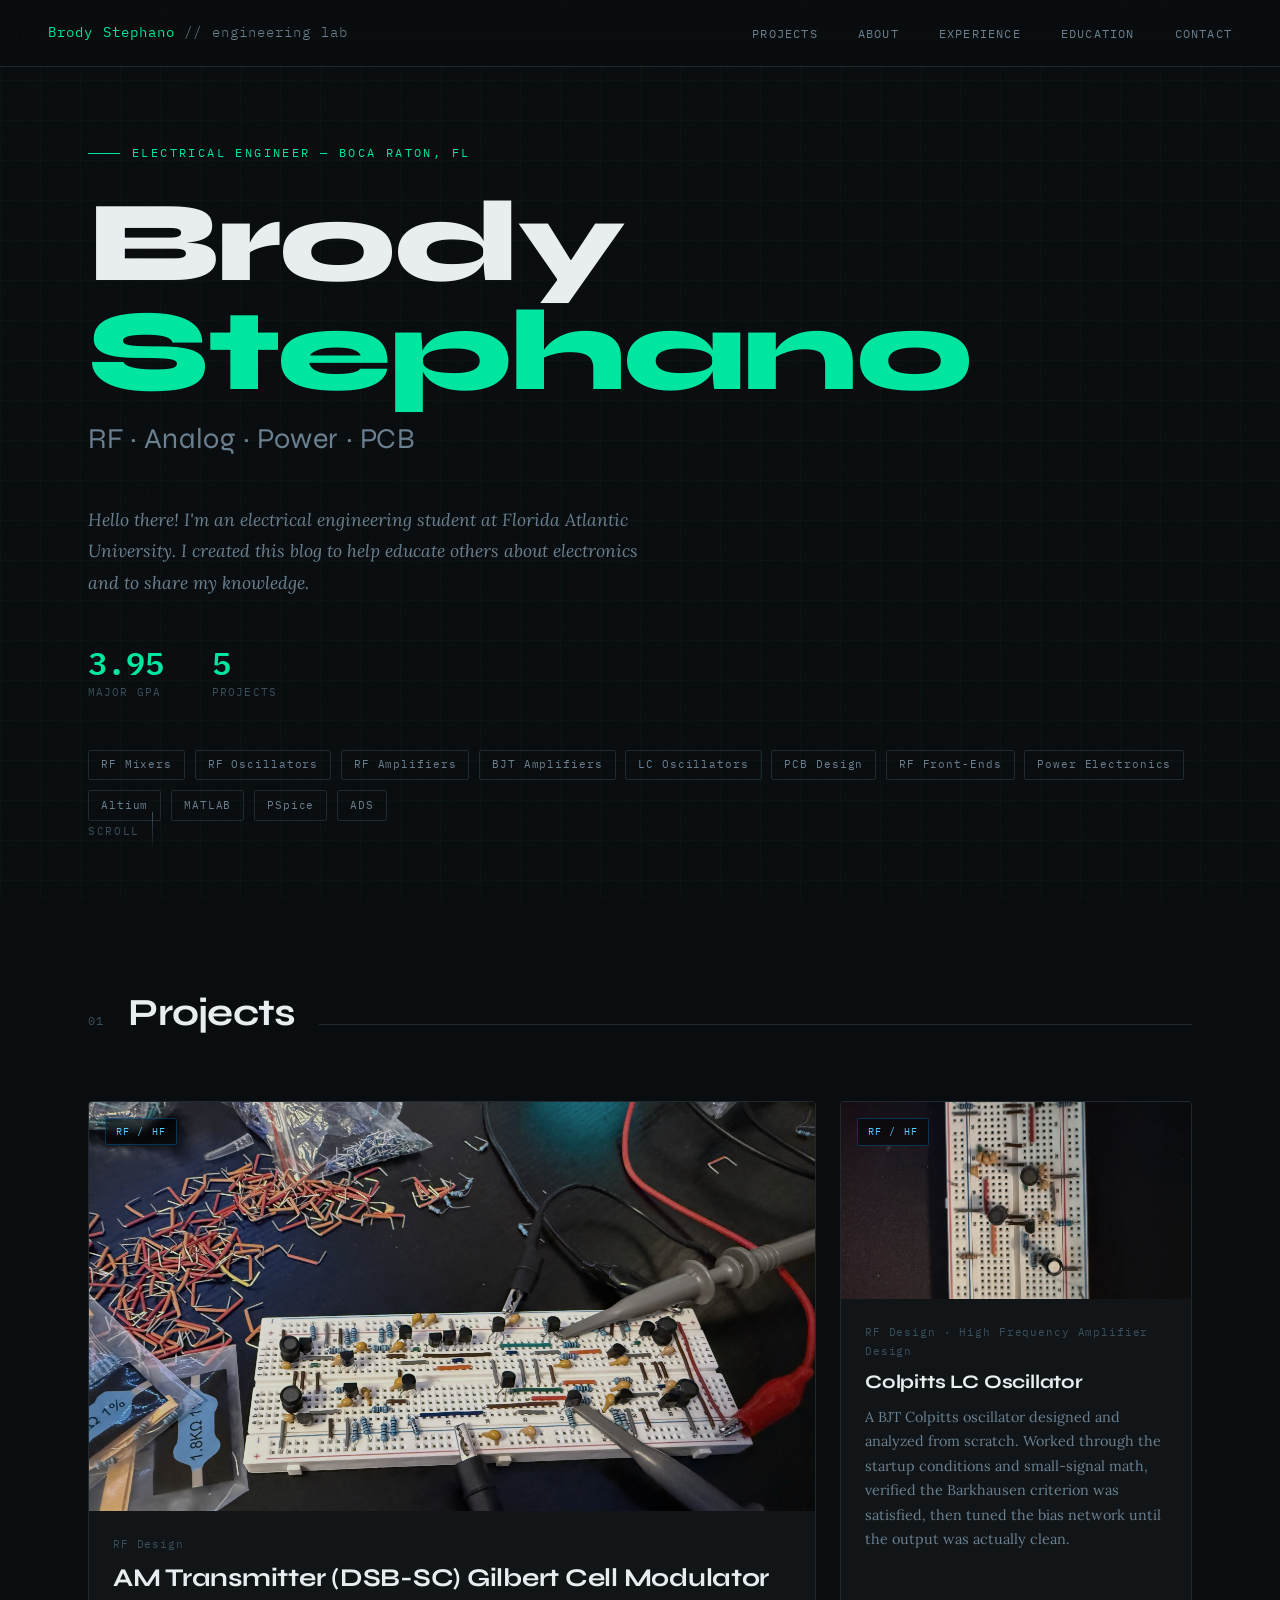
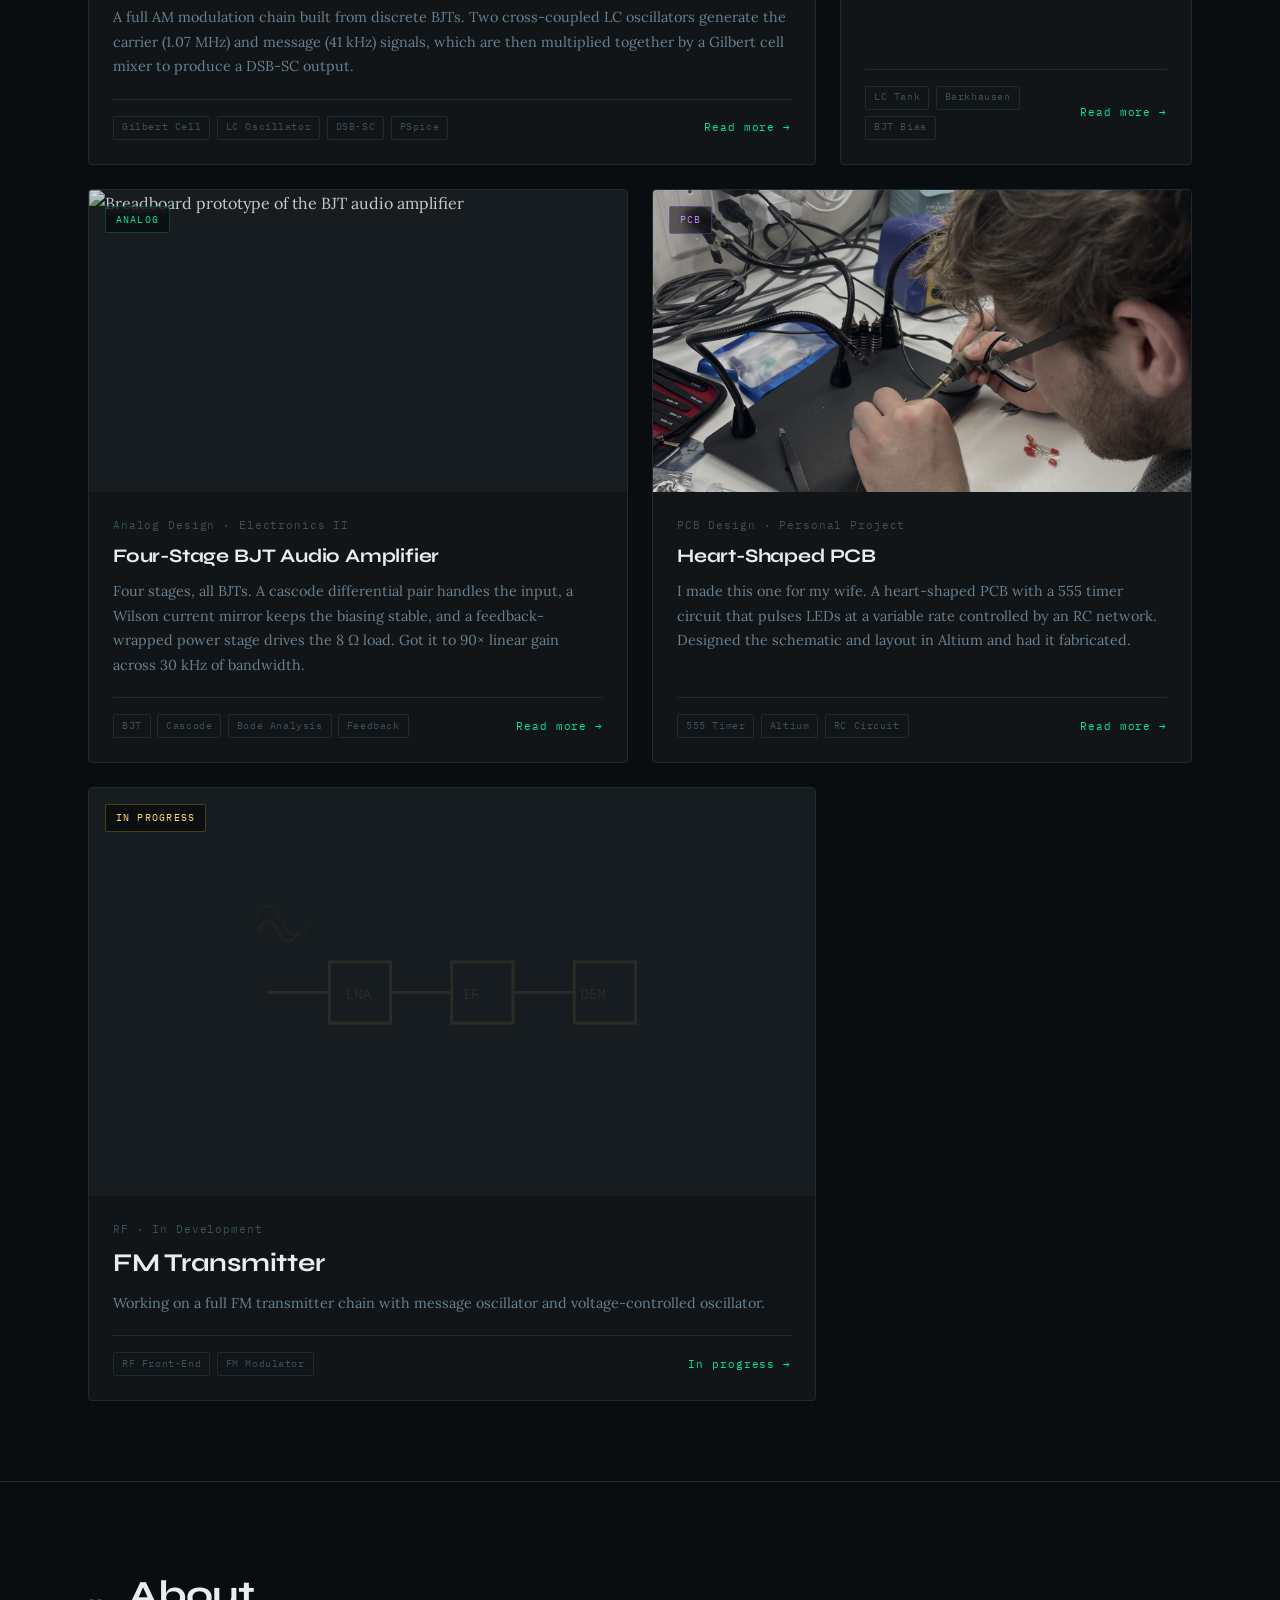
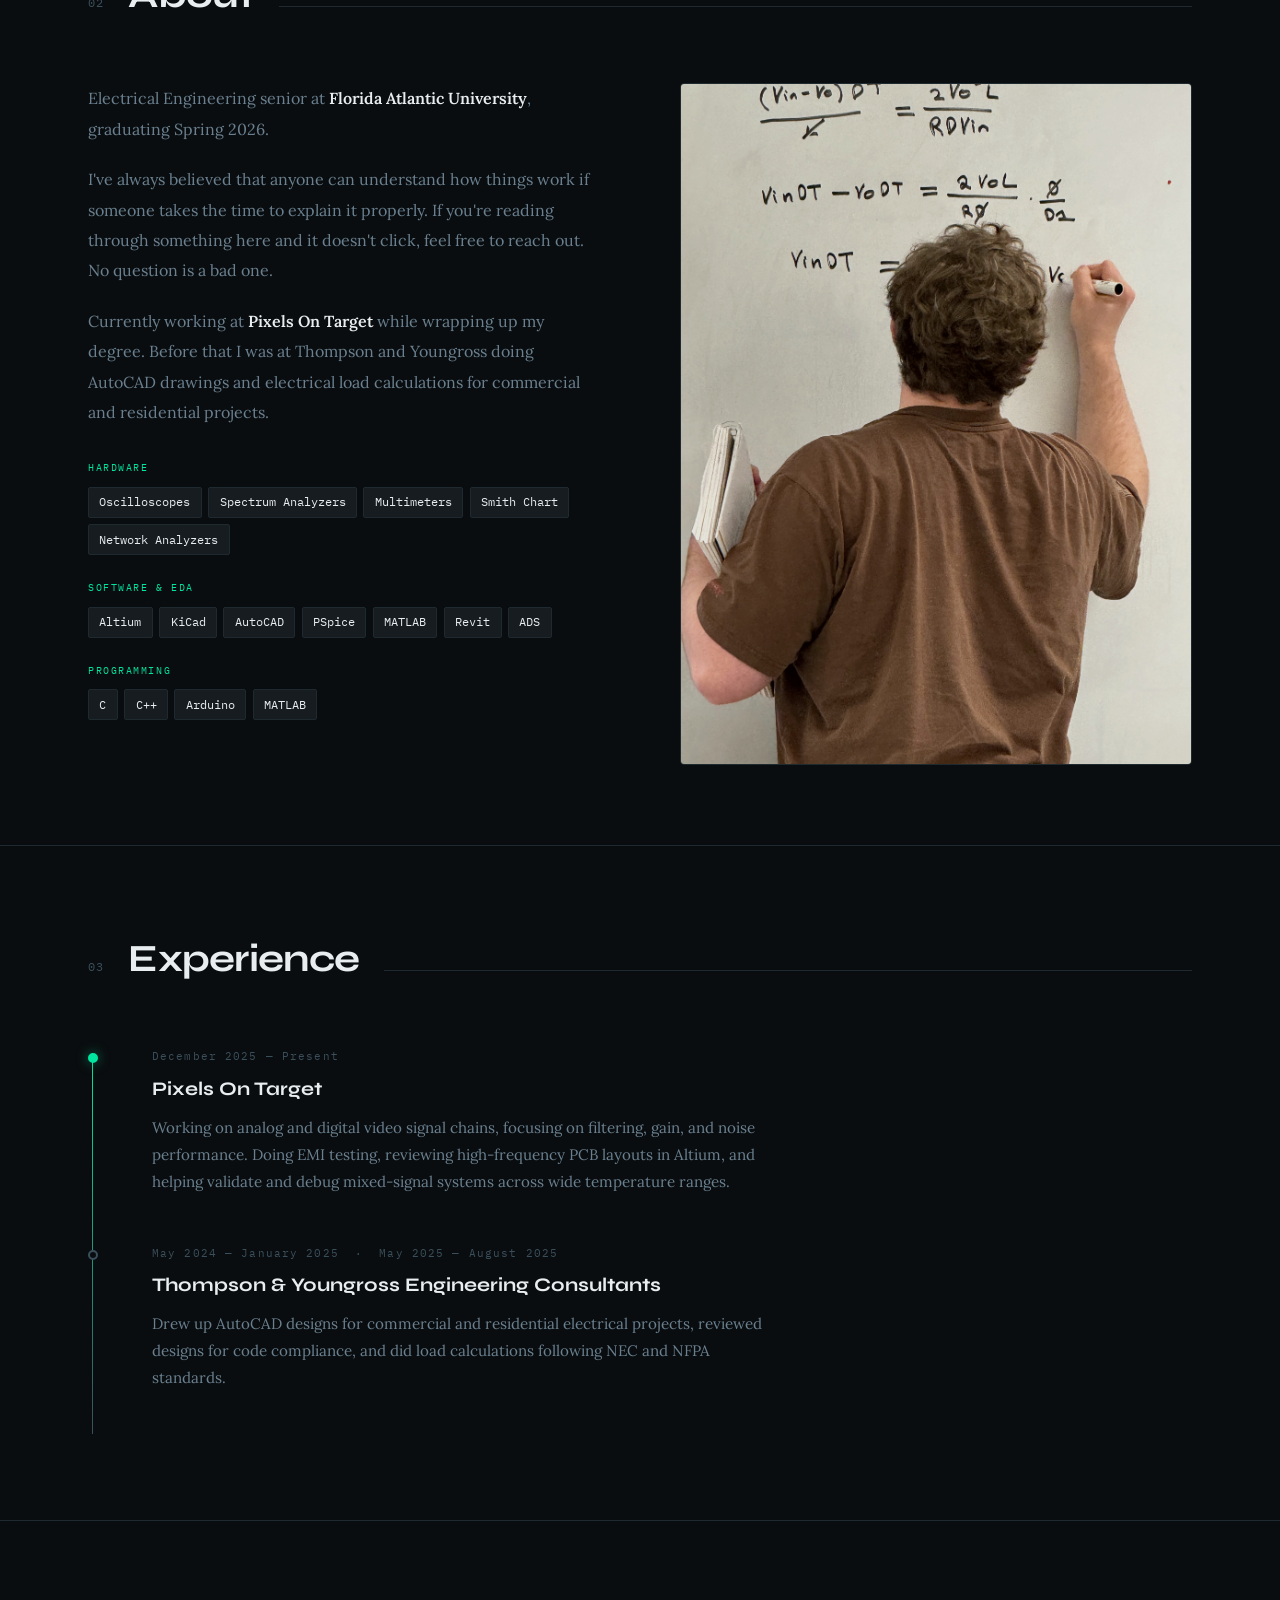
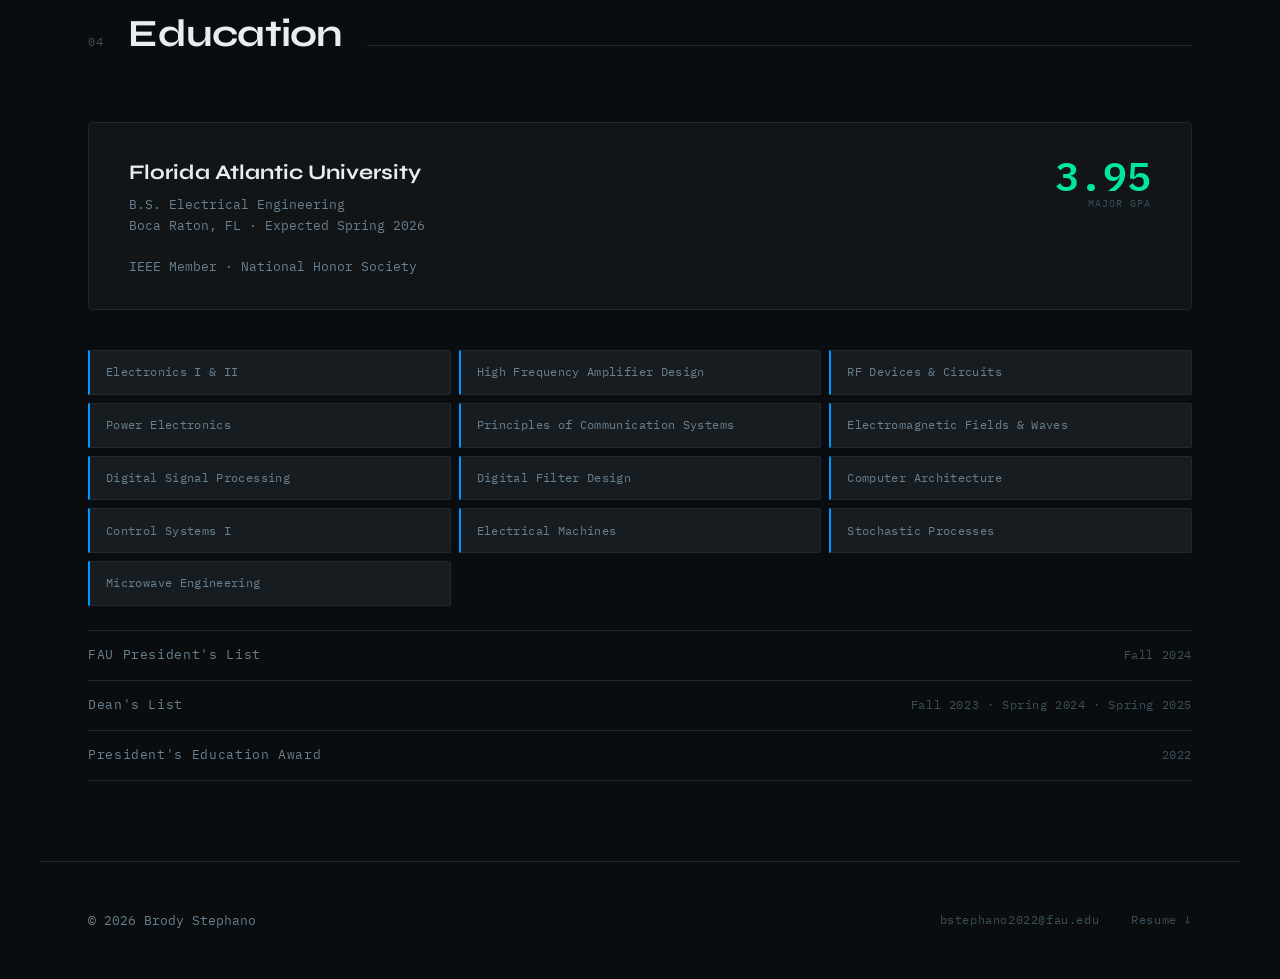
==== commit a2939bed: "Reformat code and remove phone number" ====
--- a/index.html
+++ b/index.html
@@ -6,7 +6,9 @@
     <meta name="viewport" content="width=device-width, initial-scale=1.0">
     <title>Brody Stephano — Engineering Lab</title>
     <link rel="preconnect" href="https://fonts.googleapis.com">
-    <link href="https://fonts.googleapis.com/css2?family=IBM+Plex+Mono:ital,wght@0,300;0,400;0,600;1,300&family=Syne:wght@400;600;700;800&family=Lora:ital,wght@0,400;1,400&display=swap" rel="stylesheet">
+    <link
+        href="https://fonts.googleapis.com/css2?family=IBM+Plex+Mono:ital,wght@0,300;0,400;0,600;1,300&family=Syne:wght@400;600;700;800&family=Lora:ital,wght@0,400;1,400&display=swap"
+        rel="stylesheet">
     <script>
         MathJax = {
             tex: {
@@ -21,25 +23,38 @@
         window.si = window.si || function () { (window.siq = window.siq || []).push(arguments); };
     </script>
     <script defer src="/_vercel/speed-insights/script.js"></script>
+    <script>
+        window.va = window.va || function () { (window.vaq = window.vaq || []).push(arguments); };
+    </script>
+    <script defer src="/_vercel/insights/script.js"></script>
     <style>
         :root {
-            --bg:      #0a0d0f;
+            --bg: #0a0d0f;
             --surface: #111518;
-            --panel:   #161c20;
-            --border:  #1e2a30;
-            --accent:  #00e5a0;
+            --panel: #161c20;
+            --border: #1e2a30;
+            --accent: #00e5a0;
             --accent2: #0097ff;
             --accent3: #ff6b35;
-            --text:    #e8edf0;
-            --muted:   #6a8090;
-            --dim:     #3a4f5c;
-            --mono:    'IBM Plex Mono', monospace;
+            --text: #e8edf0;
+            --muted: #6a8090;
+            --dim: #3a4f5c;
+            --mono: 'IBM Plex Mono', monospace;
             --display: 'Syne', sans-serif;
-            --body:    'Lora', serif;
-        }
-
-        *, *::before, *::after { margin: 0; padding: 0; box-sizing: border-box; }
-        html { scroll-behavior: smooth; }
+            --body: 'Lora', serif;
+        }
+
+        *,
+        *::before,
+        *::after {
+            margin: 0;
+            padding: 0;
+            box-sizing: border-box;
+        }
+
+        html {
+            scroll-behavior: smooth;
+        }
 
         body {
             background: var(--bg);
@@ -72,11 +87,16 @@
             z-index: 0;
         }
 
-        * { position: relative; z-index: 1; }
+        * {
+            position: relative;
+            z-index: 1;
+        }
 
         nav {
             position: fixed;
-            top: 0; left: 0; right: 0;
+            top: 0;
+            left: 0;
+            right: 0;
             z-index: 100;
             display: flex;
             align-items: center;
@@ -95,9 +115,16 @@
             text-decoration: none;
         }
 
-        .nav-logo span { color: var(--muted); font-weight: 300; }
-
-        .nav-links { display: flex; gap: 2.5rem; list-style: none; }
+        .nav-logo span {
+            color: var(--muted);
+            font-weight: 300;
+        }
+
+        .nav-links {
+            display: flex;
+            gap: 2.5rem;
+            list-style: none;
+        }
 
         .nav-links a {
             font-family: var(--mono);
@@ -109,7 +136,9 @@
             transition: color 0.2s;
         }
 
-        .nav-links a:hover { color: var(--accent); }
+        .nav-links a:hover {
+            color: var(--accent);
+        }
 
         #hero {
             min-height: 100vh;
@@ -151,7 +180,9 @@
             margin-bottom: 0.5rem;
         }
 
-        h1.hero-name .accent { color: var(--accent); }
+        h1.hero-name .accent {
+            color: var(--accent);
+        }
 
         .hero-title {
             font-family: var(--display);
@@ -172,9 +203,17 @@
             margin-bottom: 3rem;
         }
 
-        .hero-stats { display: flex; gap: 3rem; margin-bottom: 3rem; }
-
-        .stat { display: flex; flex-direction: column; gap: 0.25rem; }
+        .hero-stats {
+            display: flex;
+            gap: 3rem;
+            margin-bottom: 3rem;
+        }
+
+        .stat {
+            display: flex;
+            flex-direction: column;
+            gap: 0.25rem;
+        }
 
         .stat-num {
             font-family: var(--mono);
@@ -192,7 +231,11 @@
             text-transform: uppercase;
         }
 
-        .hero-tags { display: flex; flex-wrap: wrap; gap: 0.6rem; }
+        .hero-tags {
+            display: flex;
+            flex-wrap: wrap;
+            gap: 0.6rem;
+        }
 
         .tag {
             font-family: var(--mono);
@@ -236,20 +279,51 @@
         }
 
         @keyframes pulse {
-            0%, 100% { opacity: 0.4; }
-            50%       { opacity: 1; }
+
+            0%,
+            100% {
+                opacity: 0.4;
+            }
+
+            50% {
+                opacity: 1;
+            }
         }
 
         @keyframes scrollline {
-            0%   { transform: scaleY(0); transform-origin: top; }
-            50%  { transform: scaleY(1); transform-origin: top; }
-            51%  { transform: scaleY(1); transform-origin: bottom; }
-            100% { transform: scaleY(0); transform-origin: bottom; }
-        }
-
-        .section-wrap { max-width: 1200px; margin: 0 auto; padding: 5rem 3rem; }
-
-        .section-header { display: flex; align-items: baseline; gap: 1.5rem; margin-bottom: 3.5rem; }
+            0% {
+                transform: scaleY(0);
+                transform-origin: top;
+            }
+
+            50% {
+                transform: scaleY(1);
+                transform-origin: top;
+            }
+
+            51% {
+                transform: scaleY(1);
+                transform-origin: bottom;
+            }
+
+            100% {
+                transform: scaleY(0);
+                transform-origin: bottom;
+            }
+        }
+
+        .section-wrap {
+            max-width: 1200px;
+            margin: 0 auto;
+            padding: 5rem 3rem;
+        }
+
+        .section-header {
+            display: flex;
+            align-items: baseline;
+            gap: 1.5rem;
+            margin-bottom: 3.5rem;
+        }
 
         .section-num {
             font-family: var(--mono);
@@ -266,9 +340,15 @@
             letter-spacing: -0.02em;
         }
 
-        .section-rule { flex: 1; height: 1px; background: var(--border); }
-
-        #projects { background: transparent; }
+        .section-rule {
+            flex: 1;
+            height: 1px;
+            background: var(--border);
+        }
+
+        #projects {
+            background: transparent;
+        }
 
         .projects-grid {
             display: grid;
@@ -293,10 +373,21 @@
             box-shadow: 0 12px 40px rgba(0, 229, 160, 0.08);
         }
 
-        .project-card.featured { grid-column: span 8; }
-        .project-card.side     { grid-column: span 4; }
-        .project-card.half     { grid-column: span 6; }
-        .project-card.third    { grid-column: span 4; }
+        .project-card.featured {
+            grid-column: span 8;
+        }
+
+        .project-card.side {
+            grid-column: span 4;
+        }
+
+        .project-card.half {
+            grid-column: span 6;
+        }
+
+        .project-card.third {
+            grid-column: span 4;
+        }
 
         .card-img {
             width: 100%;
@@ -321,11 +412,25 @@
             transform: scale(1.03);
         }
 
-        [data-project="bjt-amp"] .card-img img   { object-position: center 20%; }
-        [data-project="heart-pcb"] .card-img img { object-position: center 20%; }
-
-        .card-img.placeholder { display: flex; align-items: center; justify-content: center; }
-        .card-img.placeholder svg { width: 60%; height: 60%; opacity: 0.08; }
+        [data-project="bjt-amp"] .card-img img {
+            object-position: center 20%;
+        }
+
+        [data-project="heart-pcb"] .card-img img {
+            object-position: center 20%;
+        }
+
+        .card-img.placeholder {
+            display: flex;
+            align-items: center;
+            justify-content: center;
+        }
+
+        .card-img.placeholder svg {
+            width: 60%;
+            height: 60%;
+            opacity: 0.08;
+        }
 
         .card-img .card-tag {
             position: absolute;
@@ -342,13 +447,37 @@
             background-color: rgba(0, 0, 0, 0.45) !important;
         }
 
-        .card-tag.rf    { color: #5bc8ff; border: 1px solid rgba(0, 151, 255, 0.3); }
-        .card-tag.power { color: #ff9a72; border: 1px solid rgba(255, 107, 53, 0.3); }
-        .card-tag.analog{ color: #00e5a0; border: 1px solid rgba(0, 229, 160, 0.25); }
-        .card-tag.pcb   { color: #c97fff; border: 1px solid rgba(180, 100, 255, 0.3); }
-        .card-tag.wip   { color: #ffe066; border: 1px solid rgba(255, 220, 0, 0.25); }
-
-        .card-body { padding: 1.5rem; display: flex; flex-direction: column; flex: 1; }
+        .card-tag.rf {
+            color: #5bc8ff;
+            border: 1px solid rgba(0, 151, 255, 0.3);
+        }
+
+        .card-tag.power {
+            color: #ff9a72;
+            border: 1px solid rgba(255, 107, 53, 0.3);
+        }
+
+        .card-tag.analog {
+            color: #00e5a0;
+            border: 1px solid rgba(0, 229, 160, 0.25);
+        }
+
+        .card-tag.pcb {
+            color: #c97fff;
+            border: 1px solid rgba(180, 100, 255, 0.3);
+        }
+
+        .card-tag.wip {
+            color: #ffe066;
+            border: 1px solid rgba(255, 220, 0, 0.25);
+        }
+
+        .card-body {
+            padding: 1.5rem;
+            display: flex;
+            flex-direction: column;
+            flex: 1;
+        }
 
         .card-meta {
             font-family: var(--mono);
@@ -368,7 +497,9 @@
             line-height: 1.2;
         }
 
-        .featured .card-title { font-size: 1.6rem; }
+        .featured .card-title {
+            font-size: 1.6rem;
+        }
 
         .card-summary {
             font-family: var(--body);
@@ -387,7 +518,11 @@
             justify-content: space-between;
         }
 
-        .card-chips { display: flex; flex-wrap: wrap; gap: 0.4rem; }
+        .card-chips {
+            display: flex;
+            flex-wrap: wrap;
+            gap: 0.4rem;
+        }
 
         .chip {
             font-family: var(--mono);
@@ -412,7 +547,9 @@
             white-space: nowrap;
         }
 
-        .card-link:hover { gap: 0.7rem; }
+        .card-link:hover {
+            gap: 0.7rem;
+        }
 
         .modal-backdrop {
             display: none;
@@ -427,7 +564,9 @@
             overflow-y: auto;
         }
 
-        .modal-backdrop.open { display: flex; }
+        .modal-backdrop.open {
+            display: flex;
+        }
 
         .modal {
             background: var(--surface);
@@ -440,8 +579,15 @@
         }
 
         @keyframes modalIn {
-            from { opacity: 0; transform: translateY(30px) scale(0.97); }
-            to   { opacity: 1; transform: translateY(0) scale(1); }
+            from {
+                opacity: 0;
+                transform: translateY(30px) scale(0.97);
+            }
+
+            to {
+                opacity: 1;
+                transform: translateY(0) scale(1);
+            }
         }
 
         .modal-header {
@@ -463,9 +609,15 @@
             transition: color 0.2s;
         }
 
-        .modal-close:hover { color: var(--accent); }
-
-        .modal-tag-row { display: flex; gap: 0.5rem; margin-bottom: 1rem; }
+        .modal-close:hover {
+            color: var(--accent);
+        }
+
+        .modal-tag-row {
+            display: flex;
+            gap: 0.5rem;
+            margin-bottom: 1rem;
+        }
 
         .modal-tag-row .card-tag {
             font-family: var(--mono);
@@ -492,7 +644,9 @@
             letter-spacing: 0.1em;
         }
 
-        .modal-body { padding: 2rem 2.5rem 2.5rem; }
+        .modal-body {
+            padding: 2rem 2.5rem 2.5rem;
+        }
 
         .modal-body img,
         .modal-body video {
@@ -544,7 +698,11 @@
             gap: 0.75rem 2rem;
         }
 
-        .spec-row { display: flex; flex-direction: column; gap: 0.15rem; }
+        .spec-row {
+            display: flex;
+            flex-direction: column;
+            gap: 0.15rem;
+        }
 
         .spec-key {
             font-family: var(--mono);
@@ -587,8 +745,14 @@
             color: var(--accent);
         }
 
-        .design-notes-toggle .toggle-arrow { margin-left: auto; transition: transform 0.3s ease; }
-        .design-notes-toggle.open .toggle-arrow { transform: rotate(180deg); }
+        .design-notes-toggle .toggle-arrow {
+            margin-left: auto;
+            transition: transform 0.3s ease;
+        }
+
+        .design-notes-toggle.open .toggle-arrow {
+            transform: rotate(180deg);
+        }
 
         .design-notes-content {
             display: none;
@@ -599,9 +763,13 @@
             border-radius: 0 0 4px 4px;
         }
 
-        .design-notes-content.open { display: block; }
-
-        #about { border-top: 1px solid var(--border); }
+        .design-notes-content.open {
+            display: block;
+        }
+
+        #about {
+            border-top: 1px solid var(--border);
+        }
 
         .about-grid {
             display: grid;
@@ -617,7 +785,10 @@
             margin-bottom: 1.25rem;
         }
 
-        .about-text p strong { color: var(--text); font-weight: 600; }
+        .about-text p strong {
+            color: var(--text);
+            font-weight: 600;
+        }
 
         .about-photo {
             border-radius: 4px;
@@ -633,9 +804,16 @@
             transition: filter 0.4s;
         }
 
-        .about-photo img:hover { filter: saturate(1) brightness(0.95); }
-
-        .skills-list { display: flex; flex-direction: column; gap: 1.5rem; margin-top: 2rem; }
+        .about-photo img:hover {
+            filter: saturate(1) brightness(0.95);
+        }
+
+        .skills-list {
+            display: flex;
+            flex-direction: column;
+            gap: 1.5rem;
+            margin-top: 2rem;
+        }
 
         .skill-group-label {
             font-family: var(--mono);
@@ -646,7 +824,11 @@
             margin-bottom: 0.6rem;
         }
 
-        .skill-chips { display: flex; flex-wrap: wrap; gap: 0.4rem; }
+        .skill-chips {
+            display: flex;
+            flex-wrap: wrap;
+            gap: 0.4rem;
+        }
 
         .skill-chip {
             font-family: var(--mono);
@@ -658,9 +840,17 @@
             border-radius: 2px;
         }
 
-        #experience { border-top: 1px solid var(--border); }
-
-        .xp-timeline { display: flex; flex-direction: column; gap: 0; position: relative; padding-left: 2rem; }
+        #experience {
+            border-top: 1px solid var(--border);
+        }
+
+        .xp-timeline {
+            display: flex;
+            flex-direction: column;
+            gap: 0;
+            position: relative;
+            padding-left: 2rem;
+        }
 
         .xp-timeline::before {
             content: '';
@@ -672,7 +862,10 @@
             background: linear-gradient(to bottom, var(--accent), var(--dim));
         }
 
-        .xp-item { position: relative; padding: 0 0 3rem 2rem; }
+        .xp-item {
+            position: relative;
+            padding: 0 0 3rem 2rem;
+        }
 
         .xp-item::before {
             content: '';
@@ -717,7 +910,9 @@
             max-width: 620px;
         }
 
-        #education { border-top: 1px solid var(--border); }
+        #education {
+            border-top: 1px solid var(--border);
+        }
 
         .edu-block {
             background: var(--surface);
@@ -746,7 +941,9 @@
             line-height: 1.6;
         }
 
-        .edu-gpa { text-align: right; }
+        .edu-gpa {
+            text-align: right;
+        }
 
         .gpa-num {
             font-family: var(--mono);
@@ -783,7 +980,10 @@
             transition: color 0.2s, border-left-color 0.2s;
         }
 
-        .course-item:hover { color: var(--text); border-left-color: var(--accent); }
+        .course-item:hover {
+            color: var(--text);
+            border-left-color: var(--accent);
+        }
 
         .honors-list {
             margin-top: 1.5rem;
@@ -825,8 +1025,16 @@
             margin: 0 auto;
         }
 
-        .footer-name { font-family: var(--mono); font-size: 0.8rem; color: var(--muted); }
-        .footer-contact { display: flex; gap: 2rem; }
+        .footer-name {
+            font-family: var(--mono);
+            font-size: 0.8rem;
+            color: var(--muted);
+        }
+
+        .footer-contact {
+            display: flex;
+            gap: 2rem;
+        }
 
         .footer-contact a {
             font-family: var(--mono);
@@ -837,7 +1045,9 @@
             transition: color 0.2s;
         }
 
-        .footer-contact a:hover { color: var(--accent); }
+        .footer-contact a:hover {
+            color: var(--accent);
+        }
 
         .fade-in {
             opacity: 0;
@@ -845,33 +1055,88 @@
             transition: opacity 0.7s ease, transform 0.7s ease;
         }
 
-        .fade-in.visible { opacity: 1; transform: translateY(0); }
-
-        .MathJax { color: #6a8090 !important; }
+        .fade-in.visible {
+            opacity: 1;
+            transform: translateY(0);
+        }
+
+        .MathJax {
+            color: #6a8090 !important;
+        }
 
         @media (max-width: 900px) {
-            nav { padding: 1rem 1.5rem; }
-            .nav-links { gap: 1.5rem; }
-            .section-wrap { padding: 4rem 1.5rem; }
-            #hero { padding: 7rem 1.5rem 4rem; }
+            nav {
+                padding: 1rem 1.5rem;
+            }
+
+            .nav-links {
+                gap: 1.5rem;
+            }
+
+            .section-wrap {
+                padding: 4rem 1.5rem;
+            }
+
+            #hero {
+                padding: 7rem 1.5rem 4rem;
+            }
+
             .project-card.featured,
             .project-card.side,
             .project-card.half,
-            .project-card.third { grid-column: span 12; }
-            .about-grid { grid-template-columns: 1fr; gap: 2.5rem; }
-            .edu-block { flex-direction: column; gap: 1rem; }
-            .edu-gpa { text-align: left; }
-            footer { flex-direction: column; gap: 1.5rem; text-align: center; }
-            .hero-stats { gap: 2rem; }
-            .modal-header { padding: 1.5rem 1.5rem 0; }
-            .modal-body { padding: 1.5rem; }
-            .modal-specs { grid-template-columns: 1fr; }
+            .project-card.third {
+                grid-column: span 12;
+            }
+
+            .about-grid {
+                grid-template-columns: 1fr;
+                gap: 2.5rem;
+            }
+
+            .edu-block {
+                flex-direction: column;
+                gap: 1rem;
+            }
+
+            .edu-gpa {
+                text-align: left;
+            }
+
+            footer {
+                flex-direction: column;
+                gap: 1.5rem;
+                text-align: center;
+            }
+
+            .hero-stats {
+                gap: 2rem;
+            }
+
+            .modal-header {
+                padding: 1.5rem 1.5rem 0;
+            }
+
+            .modal-body {
+                padding: 1.5rem;
+            }
+
+            .modal-specs {
+                grid-template-columns: 1fr;
+            }
         }
 
         @media (max-width: 600px) {
-            .nav-links { display: none; }
-            h1.hero-name { font-size: 3rem; }
-            .modal-backdrop { padding: 2rem 1rem; }
+            .nav-links {
+                display: none;
+            }
+
+            h1.hero-name {
+                font-size: 3rem;
+            }
+
+            .modal-backdrop {
+                padding: 2rem 1rem;
+            }
         }
     </style>
 </head>
@@ -893,7 +1158,8 @@
         <p class="hero-eyebrow">Electrical Engineer — Boca Raton, FL</p>
         <h1 class="hero-name">Brody<br><span class="accent">Stephano</span></h1>
         <p class="hero-title">RF · Analog · Power · PCB</p>
-        <p class="hero-bio">Hello there! I'm an electrical engineering student at Florida Atlantic University. I created this blog to help educate others about electronics and to share my knowledge.</p>
+        <p class="hero-bio">Hello there! I'm an electrical engineering student at Florida Atlantic University. I created
+            this blog to help educate others about electronics and to share my knowledge.</p>
         <div class="hero-stats">
             <div class="stat"><span class="stat-num">3.95</span><span class="stat-label">Major GPA</span></div>
             <div class="stat"><span class="stat-num">5</span><span class="stat-label">Projects</span></div>
@@ -932,7 +1198,9 @@
                     <div class="card-body">
                         <p class="card-meta">RF Design</p>
                         <h3 class="card-title">AM Transmitter (DSB-SC) Gilbert Cell Modulator</h3>
-                        <p class="card-summary">A full AM modulation chain built from discrete BJTs. Two cross-coupled LC oscillators generate the carrier (1.07 MHz) and message (41 kHz) signals, which are then multiplied together by a Gilbert cell mixer to produce a DSB-SC output.</p>
+                        <p class="card-summary">A full AM modulation chain built from discrete BJTs. Two cross-coupled
+                            LC oscillators generate the carrier (1.07 MHz) and message (41 kHz) signals, which are then
+                            multiplied together by a Gilbert cell mixer to produce a DSB-SC output.</p>
                         <div class="card-footer">
                             <div class="card-chips">
                                 <span class="chip">Gilbert Cell</span>
@@ -953,7 +1221,9 @@
                     <div class="card-body">
                         <p class="card-meta">RF Design · High Frequency Amplifier Design</p>
                         <h3 class="card-title">Colpitts LC Oscillator</h3>
-                        <p class="card-summary">A BJT Colpitts oscillator designed and analyzed from scratch. Worked through the startup conditions and small-signal math, verified the Barkhausen criterion was satisfied, then tuned the bias network until the output was actually clean.</p>
+                        <p class="card-summary">A BJT Colpitts oscillator designed and analyzed from scratch. Worked
+                            through the startup conditions and small-signal math, verified the Barkhausen criterion was
+                            satisfied, then tuned the bias network until the output was actually clean.</p>
                         <div class="card-footer">
                             <div class="card-chips">
                                 <span class="chip">LC Tank</span>
@@ -973,7 +1243,9 @@
                     <div class="card-body">
                         <p class="card-meta">Analog Design · Electronics II</p>
                         <h3 class="card-title">Four-Stage BJT Audio Amplifier</h3>
-                        <p class="card-summary">Four stages, all BJTs. A cascode differential pair handles the input, a Wilson current mirror keeps the biasing stable, and a feedback-wrapped power stage drives the 8 Ω load. Got it to 90× linear gain across 30 kHz of bandwidth.</p>
+                        <p class="card-summary">Four stages, all BJTs. A cascode differential pair handles the input, a
+                            Wilson current mirror keeps the biasing stable, and a feedback-wrapped power stage drives
+                            the 8 Ω load. Got it to 90× linear gain across 30 kHz of bandwidth.</p>
                         <div class="card-footer">
                             <div class="card-chips">
                                 <span class="chip">BJT</span>
@@ -994,7 +1266,9 @@
                     <div class="card-body">
                         <p class="card-meta">PCB Design · Personal Project</p>
                         <h3 class="card-title">Heart-Shaped PCB</h3>
-                        <p class="card-summary">I made this one for my wife. A heart-shaped PCB with a 555 timer circuit that pulses LEDs at a variable rate controlled by an RC network. Designed the schematic and layout in Altium and had it fabricated.</p>
+                        <p class="card-summary">I made this one for my wife. A heart-shaped PCB with a 555 timer circuit
+                            that pulses LEDs at a variable rate controlled by an RC network. Designed the schematic and
+                            layout in Altium and had it fabricated.</p>
                         <div class="card-footer">
                             <div class="card-chips">
                                 <span class="chip">555 Timer</span>
@@ -1026,7 +1300,8 @@
                     <div class="card-body">
                         <p class="card-meta">RF · In Development</p>
                         <h3 class="card-title">FM Transmitter</h3>
-                        <p class="card-summary">Working on a full FM transmitter chain with message oscillator and voltage-controlled oscillator.</p>
+                        <p class="card-summary">Working on a full FM transmitter chain with message oscillator and
+                            voltage-controlled oscillator.</p>
                         <div class="card-footer">
                             <div class="card-chips">
                                 <span class="chip">RF Front-End</span>
@@ -1051,9 +1326,14 @@
             <div class="about-grid">
                 <div class="fade-in">
                     <div class="about-text">
-                        <p>Electrical Engineering senior at <strong>Florida Atlantic University</strong>, graduating Spring 2026.</p>
-                        <p>I've always believed that anyone can understand how things work if someone takes the time to explain it properly. If you're reading through something here and it doesn't click, feel free to reach out. No question is a bad one.</p>
-                        <p>Currently working at <strong>Pixels On Target</strong> while wrapping up my degree. Before that I was at Thompson and Youngross doing AutoCAD drawings and electrical load calculations for commercial and residential projects.</p>
+                        <p>Electrical Engineering senior at <strong>Florida Atlantic University</strong>, graduating
+                            Spring 2026.</p>
+                        <p>I've always believed that anyone can understand how things work if someone takes the time to
+                            explain it properly. If you're reading through something here and it doesn't click, feel
+                            free to reach out. No question is a bad one.</p>
+                        <p>Currently working at <strong>Pixels On Target</strong> while wrapping up my degree. Before
+                            that I was at Thompson and Youngross doing AutoCAD drawings and electrical load calculations
+                            for commercial and residential projects.</p>
                     </div>
                     <div class="skills-list">
                         <div class="skill-group">
@@ -1107,12 +1387,16 @@
                 <div class="xp-item current fade-in">
                     <p class="xp-date">December 2025 — Present</p>
                     <h3 class="xp-company">Pixels On Target</h3>
-                    <p class="xp-desc">Working on analog and digital video signal chains, focusing on filtering, gain, and noise performance. Doing EMI testing, reviewing high-frequency PCB layouts in Altium, and helping validate and debug mixed-signal systems across wide temperature ranges.</p>
+                    <p class="xp-desc">Working on analog and digital video signal chains, focusing on filtering, gain,
+                        and noise performance. Doing EMI testing, reviewing high-frequency PCB layouts in Altium, and
+                        helping validate and debug mixed-signal systems across wide temperature ranges.</p>
                 </div>
                 <div class="xp-item fade-in">
                     <p class="xp-date">May 2024 — January 2025 &nbsp;·&nbsp; May 2025 — August 2025</p>
                     <h3 class="xp-company">Thompson & Youngross Engineering Consultants</h3>
-                    <p class="xp-desc">Drew up AutoCAD designs for commercial and residential electrical projects, reviewed designs for code compliance, and did load calculations following NEC and NFPA standards.</p>
+                    <p class="xp-desc">Drew up AutoCAD designs for commercial and residential electrical projects,
+                        reviewed designs for code compliance, and did load calculations following NEC and NFPA
+                        standards.</p>
                 </div>
             </div>
         </div>
@@ -1128,7 +1412,8 @@
             <div class="edu-block fade-in">
                 <div class="edu-info">
                     <h3>Florida Atlantic University</h3>
-                    <p>B.S. Electrical Engineering<br>Boca Raton, FL · Expected Spring 2026<br><br>IEEE Member · National Honor Society</p>
+                    <p>B.S. Electrical Engineering<br>Boca Raton, FL · Expected Spring 2026<br><br>IEEE Member ·
+                        National Honor Society</p>
                 </div>
                 <div class="edu-gpa">
                     <div class="gpa-num">3.95</div>
@@ -1171,7 +1456,6 @@
         <span class="footer-name">© 2026 Brody Stephano</span>
         <div class="footer-contact">
             <a href="mailto:bstephano2022@fau.edu">bstephano2022@fau.edu</a>
-            <a href="tel:5618431404">(561) 843-1404</a>
             <a href="assets/Brody_Stephano_Resume.pdf" download>Resume ↓</a>
         </div>
     </footer>
@@ -1195,4 +1479,4 @@
 
 </body>
 
-</html>
+</html>
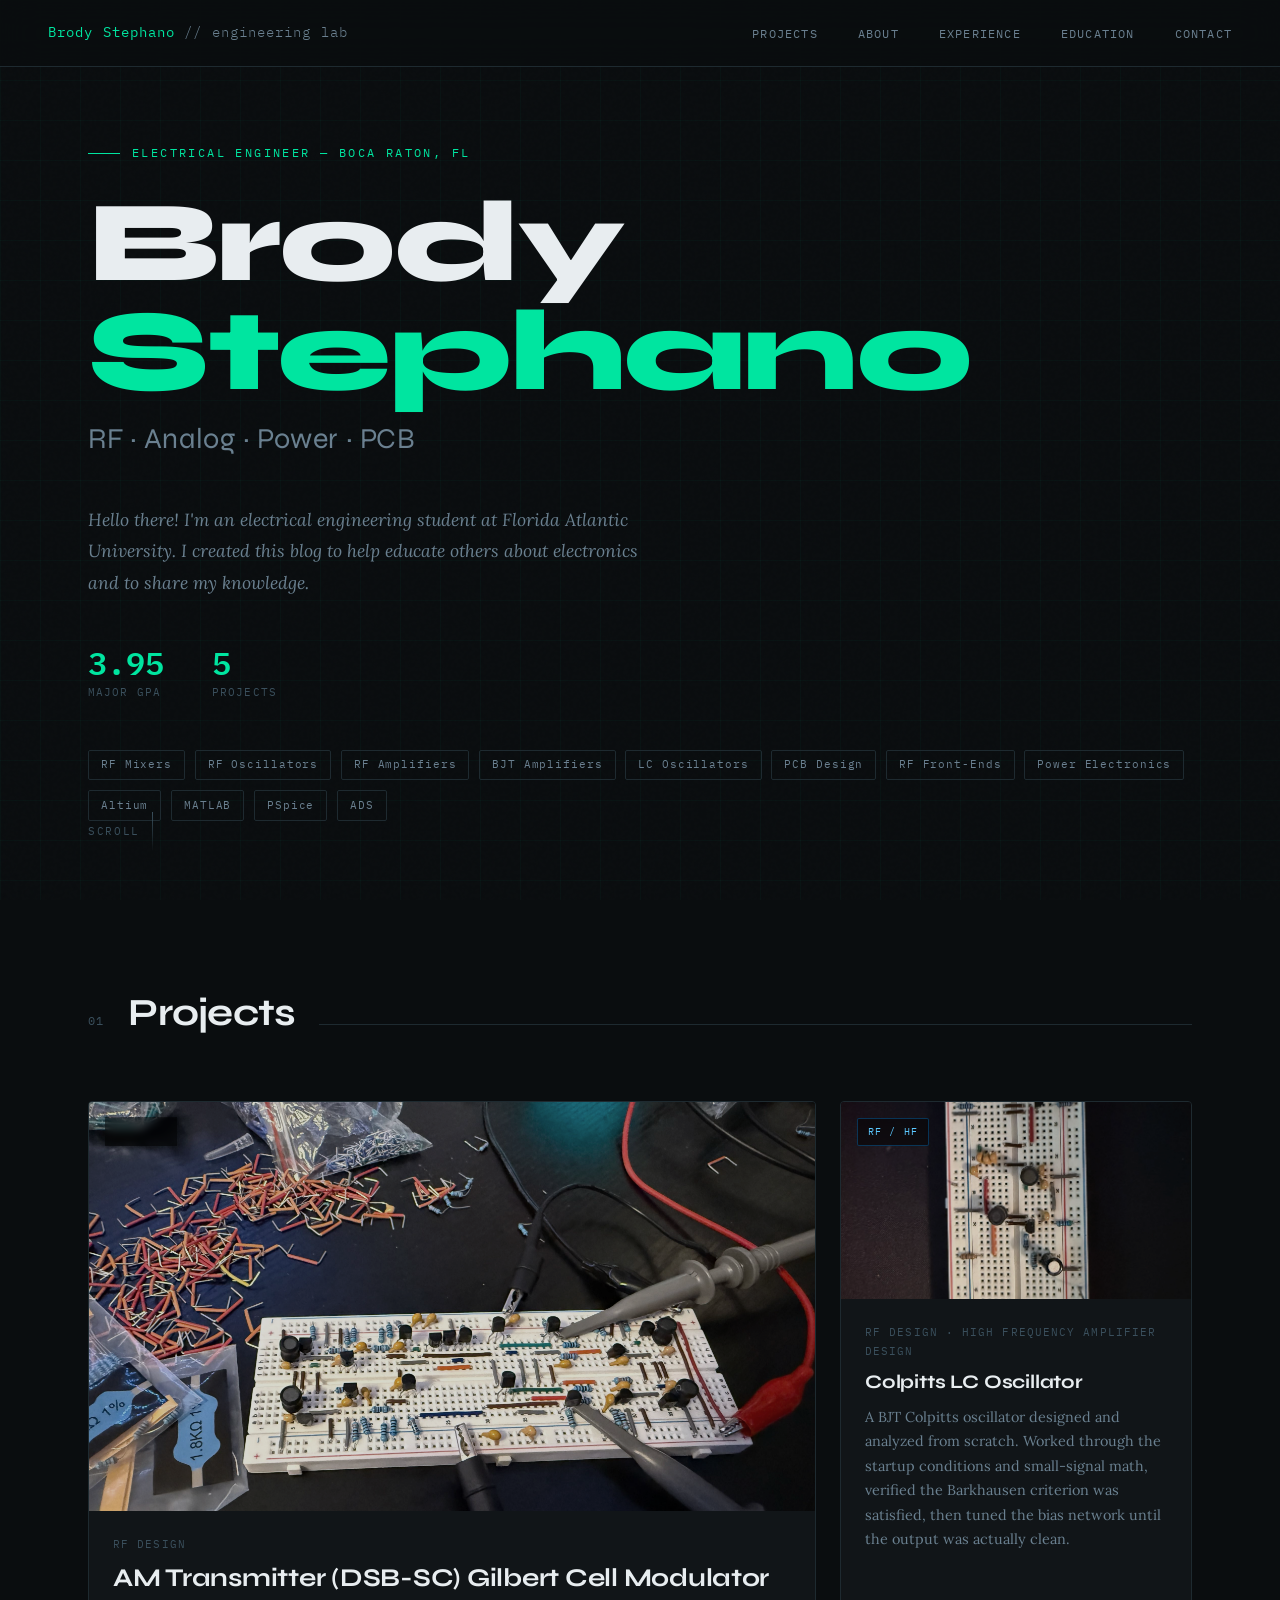
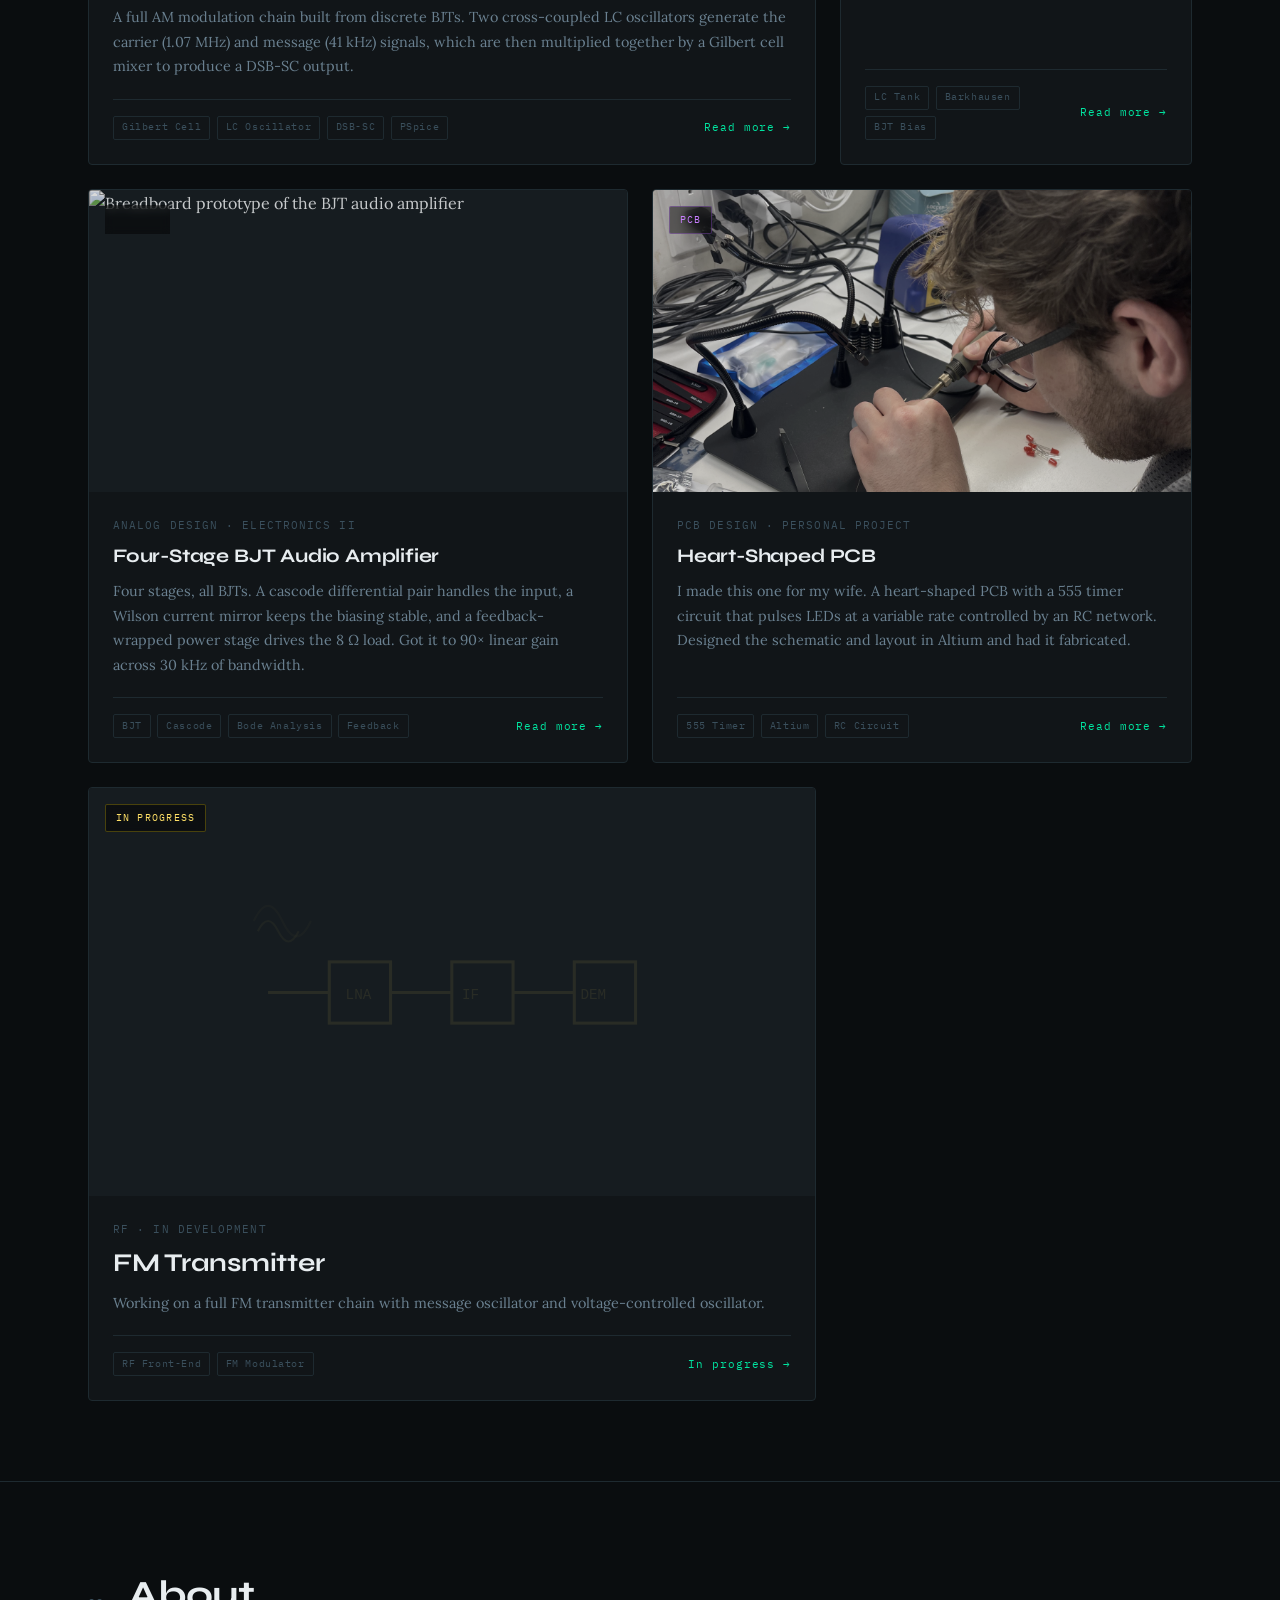
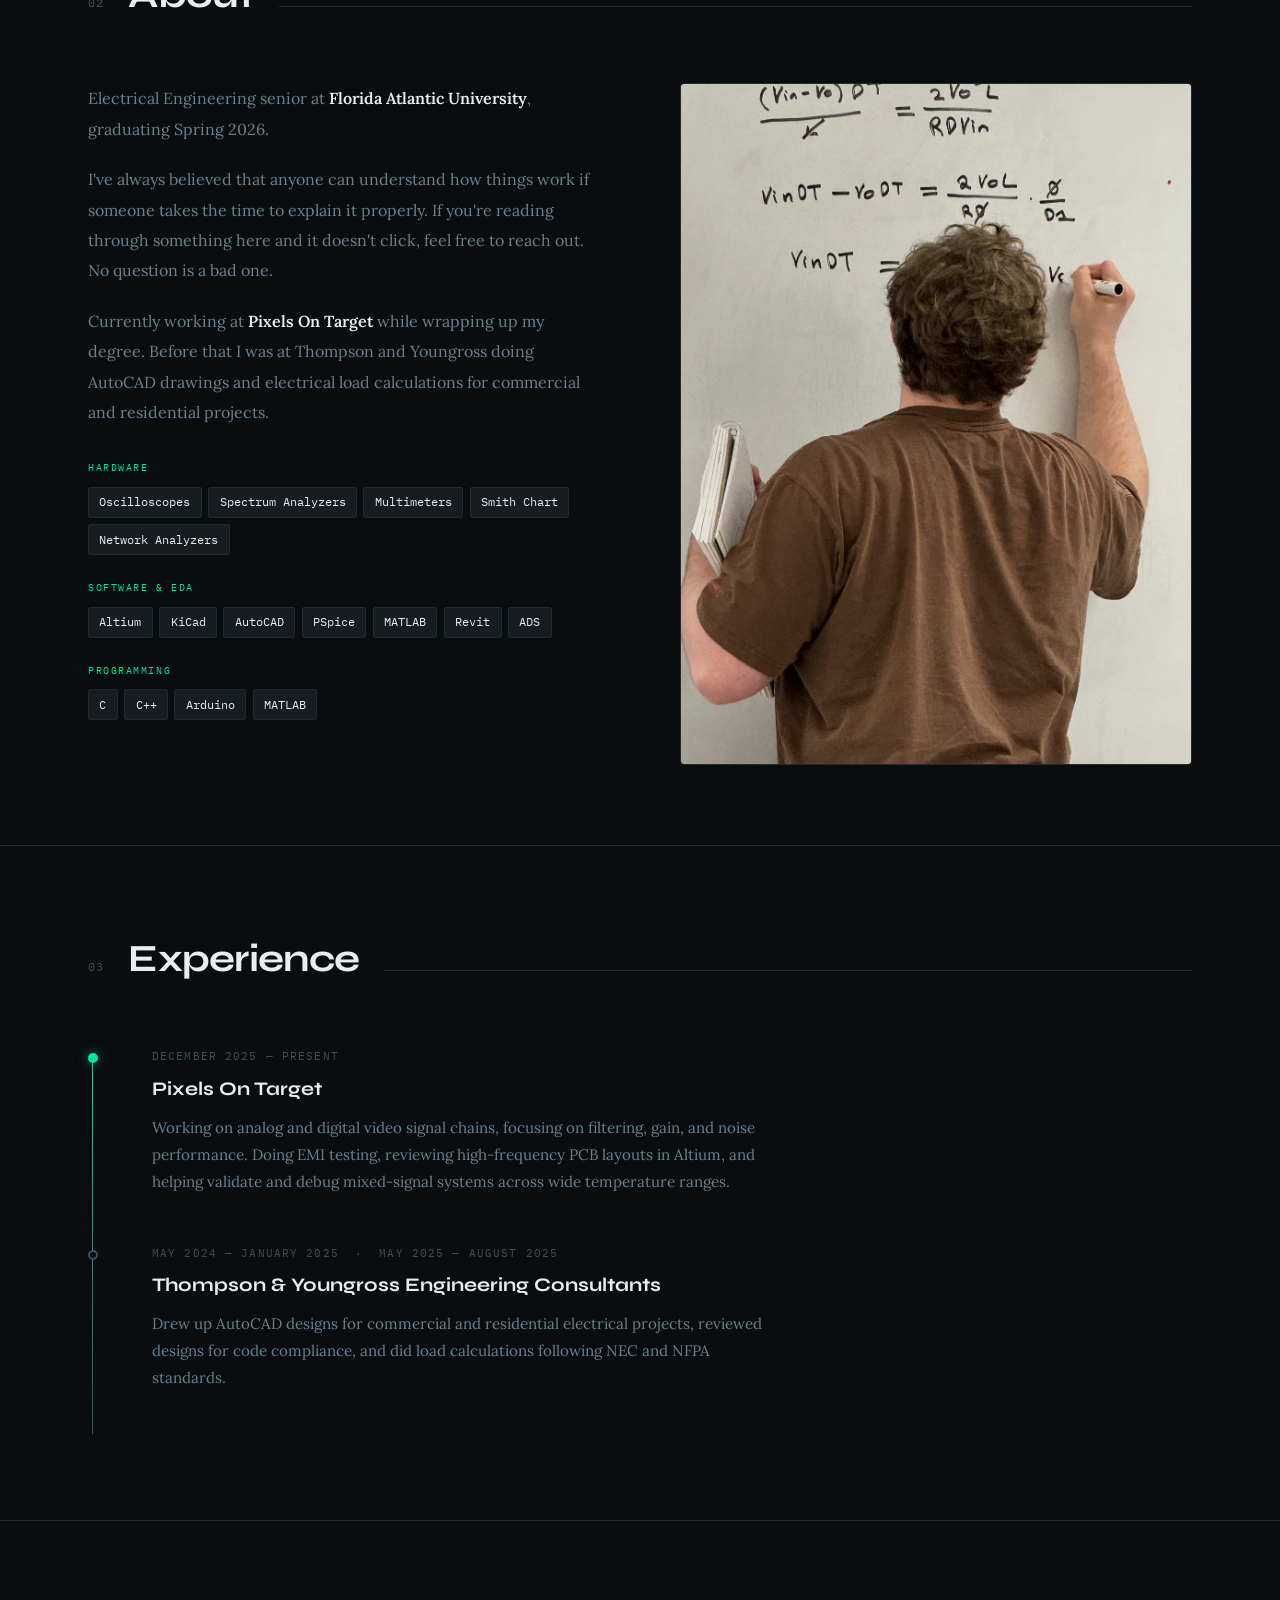
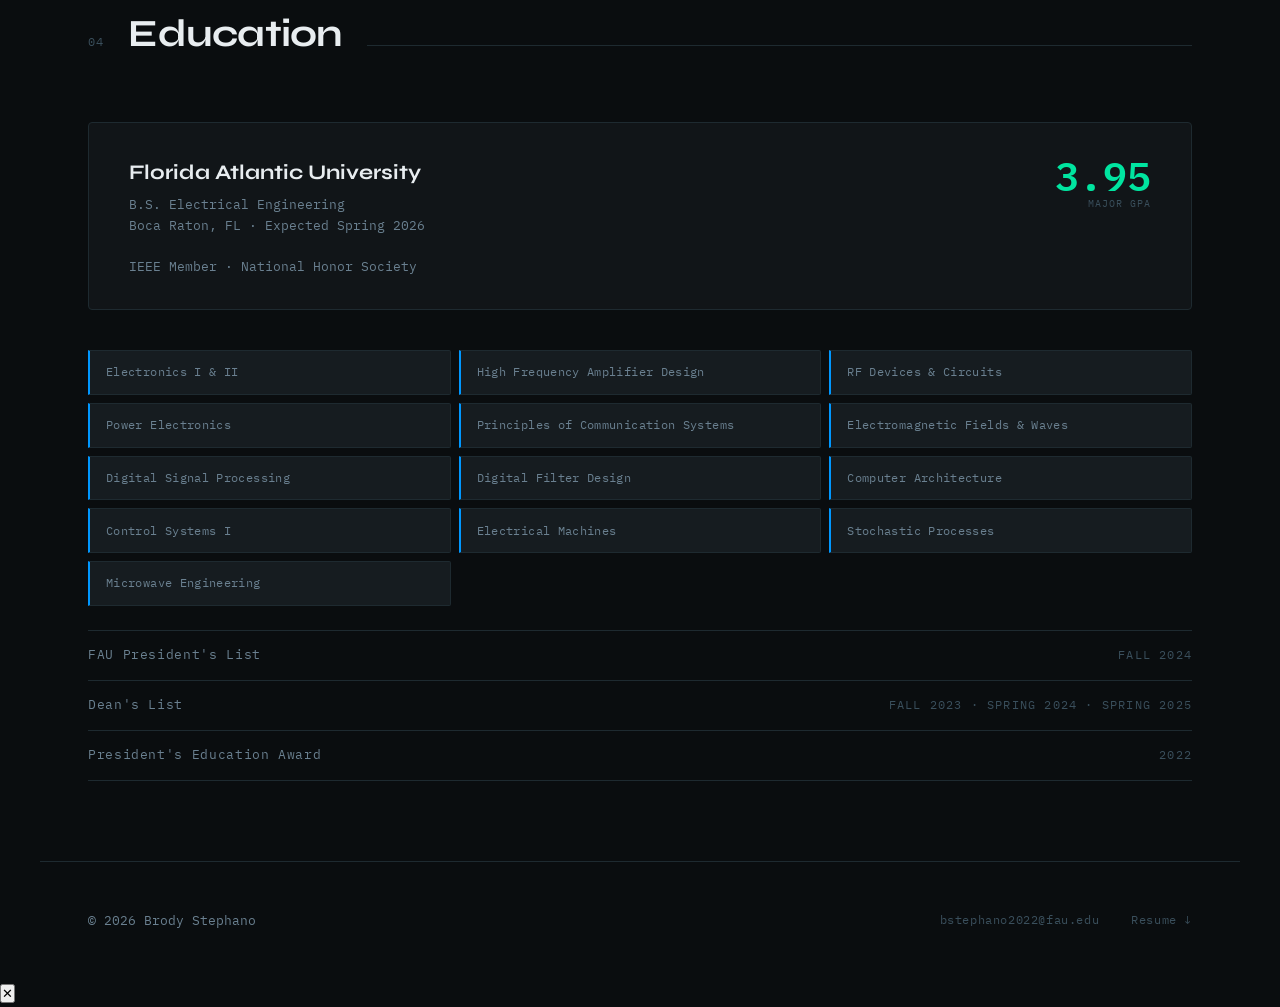
==== commit a54f6344: "Extract inline CSS to style.css" ====
--- a/index.html
+++ b/index.html
@@ -19,1126 +19,7 @@
         };
     </script>
     <script src="https://cdn.jsdelivr.net/npm/mathjax@3/es5/tex-chtml.js"></script>
-    <script>
-        window.si = window.si || function () { (window.siq = window.siq || []).push(arguments); };
-    </script>
-    <script defer src="/_vercel/speed-insights/script.js"></script>
-    <script>
-        window.va = window.va || function () { (window.vaq = window.vaq || []).push(arguments); };
-    </script>
-    <script defer src="/_vercel/insights/script.js"></script>
-    <style>
-        :root {
-            --bg: #0a0d0f;
-            --surface: #111518;
-            --panel: #161c20;
-            --border: #1e2a30;
-            --accent: #00e5a0;
-            --accent2: #0097ff;
-            --accent3: #ff6b35;
-            --text: #e8edf0;
-            --muted: #6a8090;
-            --dim: #3a4f5c;
-            --mono: 'IBM Plex Mono', monospace;
-            --display: 'Syne', sans-serif;
-            --body: 'Lora', serif;
-        }
-
-        *,
-        *::before,
-        *::after {
-            margin: 0;
-            padding: 0;
-            box-sizing: border-box;
-        }
-
-        html {
-            scroll-behavior: smooth;
-        }
-
-        body {
-            background: var(--bg);
-            color: var(--text);
-            font-family: var(--body);
-            font-size: 1rem;
-            line-height: 1.7;
-            overflow-x: hidden;
-        }
-
-        body::before {
-            content: '';
-            position: fixed;
-            inset: 0;
-            background-image:
-                linear-gradient(rgba(0, 229, 160, 0.03) 1px, transparent 1px),
-                linear-gradient(90deg, rgba(0, 229, 160, 0.03) 1px, transparent 1px);
-            background-size: 40px 40px;
-            pointer-events: none;
-            z-index: 0;
-        }
-
-        body::after {
-            content: '';
-            position: fixed;
-            inset: 0;
-            background-image: url("data:image/svg+xml,%3Csvg viewBox='0 0 256 256' xmlns='http://www.w3.org/2000/svg'%3E%3Cfilter id='noise'%3E%3CfeTurbulence type='fractalNoise' baseFrequency='0.9' numOctaves='4' stitchTiles='stitch'/%3E%3C/filter%3E%3Crect width='100%25' height='100%25' filter='url(%23noise)' opacity='0.03'/%3E%3C/svg%3E");
-            opacity: 0.4;
-            pointer-events: none;
-            z-index: 0;
-        }
-
-        * {
-            position: relative;
-            z-index: 1;
-        }
-
-        nav {
-            position: fixed;
-            top: 0;
-            left: 0;
-            right: 0;
-            z-index: 100;
-            display: flex;
-            align-items: center;
-            justify-content: space-between;
-            padding: 1.2rem 3rem;
-            background: rgba(10, 13, 15, 0.85);
-            backdrop-filter: blur(16px);
-            border-bottom: 1px solid var(--border);
-        }
-
-        .nav-logo {
-            font-family: var(--mono);
-            font-size: 0.85rem;
-            color: var(--accent);
-            letter-spacing: 0.08em;
-            text-decoration: none;
-        }
-
-        .nav-logo span {
-            color: var(--muted);
-            font-weight: 300;
-        }
-
-        .nav-links {
-            display: flex;
-            gap: 2.5rem;
-            list-style: none;
-        }
-
-        .nav-links a {
-            font-family: var(--mono);
-            font-size: 0.75rem;
-            color: var(--muted);
-            text-decoration: none;
-            letter-spacing: 0.1em;
-            text-transform: uppercase;
-            transition: color 0.2s;
-        }
-
-        .nav-links a:hover {
-            color: var(--accent);
-        }
-
-        #hero {
-            min-height: 100vh;
-            display: flex;
-            flex-direction: column;
-            justify-content: center;
-            padding: 8rem 3rem 4rem;
-            max-width: 1200px;
-            margin: 0 auto;
-        }
-
-        .hero-eyebrow {
-            font-family: var(--mono);
-            font-size: 0.75rem;
-            color: var(--accent);
-            letter-spacing: 0.2em;
-            text-transform: uppercase;
-            margin-bottom: 1.5rem;
-            display: flex;
-            align-items: center;
-            gap: 0.75rem;
-        }
-
-        .hero-eyebrow::before {
-            content: '';
-            display: block;
-            width: 2rem;
-            height: 1px;
-            background: var(--accent);
-        }
-
-        h1.hero-name {
-            font-family: var(--display);
-            font-weight: 800;
-            font-size: clamp(3.5rem, 9vw, 8rem);
-            line-height: 0.95;
-            letter-spacing: -0.02em;
-            color: var(--text);
-            margin-bottom: 0.5rem;
-        }
-
-        h1.hero-name .accent {
-            color: var(--accent);
-        }
-
-        .hero-title {
-            font-family: var(--display);
-            font-weight: 400;
-            font-size: clamp(1.2rem, 2.5vw, 1.8rem);
-            color: var(--muted);
-            margin-bottom: 2.5rem;
-            letter-spacing: 0.02em;
-        }
-
-        .hero-bio {
-            font-family: var(--body);
-            font-size: 1.1rem;
-            color: var(--muted);
-            max-width: 560px;
-            line-height: 1.8;
-            font-style: italic;
-            margin-bottom: 3rem;
-        }
-
-        .hero-stats {
-            display: flex;
-            gap: 3rem;
-            margin-bottom: 3rem;
-        }
-
-        .stat {
-            display: flex;
-            flex-direction: column;
-            gap: 0.25rem;
-        }
-
-        .stat-num {
-            font-family: var(--mono);
-            font-size: 2rem;
-            font-weight: 600;
-            color: var(--accent);
-            line-height: 1;
-        }
-
-        .stat-label {
-            font-family: var(--mono);
-            font-size: 0.7rem;
-            color: var(--dim);
-            letter-spacing: 0.1em;
-            text-transform: uppercase;
-        }
-
-        .hero-tags {
-            display: flex;
-            flex-wrap: wrap;
-            gap: 0.6rem;
-        }
-
-        .tag {
-            font-family: var(--mono);
-            font-size: 0.7rem;
-            color: var(--muted);
-            border: 1px solid var(--border);
-            padding: 0.3rem 0.75rem;
-            border-radius: 2px;
-            letter-spacing: 0.08em;
-            transition: all 0.2s;
-        }
-
-        .tag:hover {
-            border-color: var(--accent);
-            color: var(--accent);
-            background: rgba(0, 229, 160, 0.05);
-        }
-
-        .scroll-hint {
-            position: absolute;
-            bottom: 3rem;
-            left: 3rem;
-            font-family: var(--mono);
-            font-size: 0.7rem;
-            color: var(--dim);
-            letter-spacing: 0.15em;
-            text-transform: uppercase;
-            display: flex;
-            align-items: center;
-            gap: 0.75rem;
-            animation: pulse 2s ease-in-out infinite;
-        }
-
-        .scroll-hint::after {
-            content: '';
-            display: block;
-            width: 1px;
-            height: 40px;
-            background: linear-gradient(to bottom, var(--dim), transparent);
-            animation: scrollline 2s ease-in-out infinite;
-        }
-
-        @keyframes pulse {
-
-            0%,
-            100% {
-                opacity: 0.4;
-            }
-
-            50% {
-                opacity: 1;
-            }
-        }
-
-        @keyframes scrollline {
-            0% {
-                transform: scaleY(0);
-                transform-origin: top;
-            }
-
-            50% {
-                transform: scaleY(1);
-                transform-origin: top;
-            }
-
-            51% {
-                transform: scaleY(1);
-                transform-origin: bottom;
-            }
-
-            100% {
-                transform: scaleY(0);
-                transform-origin: bottom;
-            }
-        }
-
-        .section-wrap {
-            max-width: 1200px;
-            margin: 0 auto;
-            padding: 5rem 3rem;
-        }
-
-        .section-header {
-            display: flex;
-            align-items: baseline;
-            gap: 1.5rem;
-            margin-bottom: 3.5rem;
-        }
-
-        .section-num {
-            font-family: var(--mono);
-            font-size: 0.75rem;
-            color: var(--dim);
-            letter-spacing: 0.1em;
-        }
-
-        .section-title {
-            font-family: var(--display);
-            font-size: clamp(1.8rem, 3vw, 2.5rem);
-            font-weight: 700;
-            color: var(--text);
-            letter-spacing: -0.02em;
-        }
-
-        .section-rule {
-            flex: 1;
-            height: 1px;
-            background: var(--border);
-        }
-
-        #projects {
-            background: transparent;
-        }
-
-        .projects-grid {
-            display: grid;
-            grid-template-columns: repeat(12, 1fr);
-            gap: 1.5rem;
-        }
-
-        .project-card {
-            background: var(--surface);
-            border: 1px solid var(--border);
-            border-radius: 4px;
-            overflow: hidden;
-            display: flex;
-            flex-direction: column;
-            cursor: pointer;
-            transition: border-color 0.3s, transform 0.3s, box-shadow 0.3s;
-        }
-
-        .project-card:hover {
-            border-color: var(--accent);
-            transform: translateY(-3px);
-            box-shadow: 0 12px 40px rgba(0, 229, 160, 0.08);
-        }
-
-        .project-card.featured {
-            grid-column: span 8;
-        }
-
-        .project-card.side {
-            grid-column: span 4;
-        }
-
-        .project-card.half {
-            grid-column: span 6;
-        }
-
-        .project-card.third {
-            grid-column: span 4;
-        }
-
-        .card-img {
-            width: 100%;
-            aspect-ratio: 16/9;
-            background: var(--panel);
-            overflow: hidden;
-            position: relative;
-        }
-
-        .card-img img {
-            width: 100%;
-            height: 100%;
-            object-fit: cover;
-            object-position: center center;
-            filter: saturate(0.7) brightness(0.85);
-            transition: filter 0.4s, transform 0.4s;
-            z-index: 1;
-        }
-
-        .project-card:hover .card-img img {
-            filter: saturate(1) brightness(0.95);
-            transform: scale(1.03);
-        }
-
-        [data-project="bjt-amp"] .card-img img {
-            object-position: center 20%;
-        }
-
-        [data-project="heart-pcb"] .card-img img {
-            object-position: center 20%;
-        }
-
-        .card-img.placeholder {
-            display: flex;
-            align-items: center;
-            justify-content: center;
-        }
-
-        .card-img.placeholder svg {
-            width: 60%;
-            height: 60%;
-            opacity: 0.08;
-        }
-
-        .card-img .card-tag {
-            position: absolute;
-            top: 1rem;
-            left: 1rem;
-            font-family: var(--mono);
-            font-size: 0.65rem;
-            letter-spacing: 0.12em;
-            text-transform: uppercase;
-            padding: 0.25rem 0.6rem;
-            border-radius: 2px;
-            z-index: 2;
-            backdrop-filter: blur(4px);
-            background-color: rgba(0, 0, 0, 0.45) !important;
-        }
-
-        .card-tag.rf {
-            color: #5bc8ff;
-            border: 1px solid rgba(0, 151, 255, 0.3);
-        }
-
-        .card-tag.power {
-            color: #ff9a72;
-            border: 1px solid rgba(255, 107, 53, 0.3);
-        }
-
-        .card-tag.analog {
-            color: #00e5a0;
-            border: 1px solid rgba(0, 229, 160, 0.25);
-        }
-
-        .card-tag.pcb {
-            color: #c97fff;
-            border: 1px solid rgba(180, 100, 255, 0.3);
-        }
-
-        .card-tag.wip {
-            color: #ffe066;
-            border: 1px solid rgba(255, 220, 0, 0.25);
-        }
-
-        .card-body {
-            padding: 1.5rem;
-            display: flex;
-            flex-direction: column;
-            flex: 1;
-        }
-
-        .card-meta {
-            font-family: var(--mono);
-            font-size: 0.68rem;
-            color: var(--dim);
-            letter-spacing: 0.08em;
-            margin-bottom: 0.6rem;
-        }
-
-        .card-title {
-            font-family: var(--display);
-            font-size: 1.2rem;
-            font-weight: 700;
-            color: var(--text);
-            margin-bottom: 0.75rem;
-            letter-spacing: -0.01em;
-            line-height: 1.2;
-        }
-
-        .featured .card-title {
-            font-size: 1.6rem;
-        }
-
-        .card-summary {
-            font-family: var(--body);
-            font-size: 0.9rem;
-            color: var(--muted);
-            line-height: 1.7;
-            flex: 1;
-        }
-
-        .card-footer {
-            margin-top: 1.25rem;
-            padding-top: 1rem;
-            border-top: 1px solid var(--border);
-            display: flex;
-            align-items: center;
-            justify-content: space-between;
-        }
-
-        .card-chips {
-            display: flex;
-            flex-wrap: wrap;
-            gap: 0.4rem;
-        }
-
-        .chip {
-            font-family: var(--mono);
-            font-size: 0.62rem;
-            color: var(--dim);
-            border: 1px solid var(--border);
-            padding: 0.15rem 0.5rem;
-            border-radius: 2px;
-            letter-spacing: 0.06em;
-        }
-
-        .card-link {
-            font-family: var(--mono);
-            font-size: 0.7rem;
-            color: var(--accent);
-            text-decoration: none;
-            letter-spacing: 0.08em;
-            display: flex;
-            align-items: center;
-            gap: 0.4rem;
-            transition: gap 0.2s;
-            white-space: nowrap;
-        }
-
-        .card-link:hover {
-            gap: 0.7rem;
-        }
-
-        .modal-backdrop {
-            display: none;
-            position: fixed;
-            inset: 0;
-            background: rgba(0, 0, 0, 0.85);
-            z-index: 200;
-            backdrop-filter: blur(8px);
-            align-items: flex-start;
-            justify-content: center;
-            padding: 4rem 1.5rem;
-            overflow-y: auto;
-        }
-
-        .modal-backdrop.open {
-            display: flex;
-        }
-
-        .modal {
-            background: var(--surface);
-            border: 1px solid var(--border);
-            border-radius: 6px;
-            max-width: 860px;
-            width: 100%;
-            overflow: hidden;
-            animation: modalIn 0.35s cubic-bezier(0.16, 1, 0.3, 1);
-        }
-
-        @keyframes modalIn {
-            from {
-                opacity: 0;
-                transform: translateY(30px) scale(0.97);
-            }
-
-            to {
-                opacity: 1;
-                transform: translateY(0) scale(1);
-            }
-        }
-
-        .modal-header {
-            padding: 2.5rem 2.5rem 0;
-            display: flex;
-            justify-content: space-between;
-            align-items: flex-start;
-        }
-
-        .modal-close {
-            font-family: var(--mono);
-            font-size: 1.2rem;
-            color: var(--muted);
-            background: none;
-            border: none;
-            cursor: pointer;
-            padding: 0.25rem;
-            line-height: 1;
-            transition: color 0.2s;
-        }
-
-        .modal-close:hover {
-            color: var(--accent);
-        }
-
-        .modal-tag-row {
-            display: flex;
-            gap: 0.5rem;
-            margin-bottom: 1rem;
-        }
-
-        .modal-tag-row .card-tag {
-            font-family: var(--mono);
-            font-size: 0.75rem;
-            padding: 0.3rem 0.75rem;
-            text-transform: uppercase;
-            letter-spacing: 0.12em;
-        }
-
-        .modal-title {
-            font-family: var(--display);
-            font-size: clamp(1.8rem, 3vw, 2.5rem);
-            font-weight: 800;
-            color: var(--text);
-            letter-spacing: -0.02em;
-            line-height: 1.1;
-            margin-bottom: 0.5rem;
-        }
-
-        .modal-date {
-            font-family: var(--mono);
-            font-size: 0.75rem;
-            color: var(--dim);
-            letter-spacing: 0.1em;
-        }
-
-        .modal-body {
-            padding: 2rem 2.5rem 2.5rem;
-        }
-
-        .modal-body img,
-        .modal-body video {
-            display: block;
-            width: 100%;
-            border-radius: 4px;
-            margin: 1.5rem 0;
-            border: 1px solid var(--border);
-        }
-
-        .modal-body video {
-            max-height: 700px;
-            width: auto;
-            max-width: 100%;
-            margin-left: auto;
-            margin-right: auto;
-        }
-
-        .modal-body img.half-width {
-            max-width: 65%;
-            margin-left: auto;
-            margin-right: auto;
-        }
-
-        .modal-body p {
-            font-family: var(--body);
-            font-size: 1rem;
-            color: var(--muted);
-            line-height: 1.9;
-            margin-bottom: 1rem;
-        }
-
-        .modal-body h4 {
-            font-family: var(--display);
-            font-size: 1.1rem;
-            font-weight: 700;
-            color: var(--text);
-            margin: 2rem 0 0.75rem;
-        }
-
-        .modal-specs {
-            background: var(--panel);
-            border: 1px solid var(--border);
-            border-radius: 4px;
-            padding: 1.25rem 1.5rem;
-            margin: 1.5rem 0;
-            display: grid;
-            grid-template-columns: 1fr 1fr;
-            gap: 0.75rem 2rem;
-        }
-
-        .spec-row {
-            display: flex;
-            flex-direction: column;
-            gap: 0.15rem;
-        }
-
-        .spec-key {
-            font-family: var(--mono);
-            font-size: 0.65rem;
-            color: var(--dim);
-            letter-spacing: 0.1em;
-            text-transform: uppercase;
-        }
-
-        .spec-val {
-            font-family: var(--mono);
-            font-size: 0.9rem;
-            color: var(--accent);
-        }
-
-        .design-notes-toggle {
-            display: flex;
-            align-items: center;
-            gap: 0.75rem;
-            margin-top: 2rem;
-            padding: 0.85rem 1.25rem;
-            background: var(--panel);
-            border: 1px solid var(--border);
-            border-left: 2px solid var(--accent);
-            border-radius: 4px;
-            cursor: pointer;
-            font-family: var(--mono);
-            font-size: 0.78rem;
-            color: var(--muted);
-            letter-spacing: 0.08em;
-            text-transform: uppercase;
-            width: 100%;
-            text-align: left;
-            transition: border-color 0.2s, color 0.2s;
-        }
-
-        .design-notes-toggle:hover {
-            border-left-color: var(--accent);
-            border-color: var(--accent);
-            color: var(--accent);
-        }
-
-        .design-notes-toggle .toggle-arrow {
-            margin-left: auto;
-            transition: transform 0.3s ease;
-        }
-
-        .design-notes-toggle.open .toggle-arrow {
-            transform: rotate(180deg);
-        }
-
-        .design-notes-content {
-            display: none;
-            padding: 1.5rem;
-            background: var(--panel);
-            border: 1px solid var(--border);
-            border-top: none;
-            border-radius: 0 0 4px 4px;
-        }
-
-        .design-notes-content.open {
-            display: block;
-        }
-
-        #about {
-            border-top: 1px solid var(--border);
-        }
-
-        .about-grid {
-            display: grid;
-            grid-template-columns: 1fr 1fr;
-            gap: 5rem;
-            align-items: start;
-        }
-
-        .about-text p {
-            font-family: var(--body);
-            color: var(--muted);
-            line-height: 1.9;
-            margin-bottom: 1.25rem;
-        }
-
-        .about-text p strong {
-            color: var(--text);
-            font-weight: 600;
-        }
-
-        .about-photo {
-            border-radius: 4px;
-            overflow: hidden;
-            border: 1px solid var(--border);
-        }
-
-        .about-photo img {
-            width: 100%;
-            height: auto;
-            display: block;
-            filter: saturate(0.8) brightness(0.9);
-            transition: filter 0.4s;
-        }
-
-        .about-photo img:hover {
-            filter: saturate(1) brightness(0.95);
-        }
-
-        .skills-list {
-            display: flex;
-            flex-direction: column;
-            gap: 1.5rem;
-            margin-top: 2rem;
-        }
-
-        .skill-group-label {
-            font-family: var(--mono);
-            font-size: 0.65rem;
-            color: var(--accent);
-            letter-spacing: 0.15em;
-            text-transform: uppercase;
-            margin-bottom: 0.6rem;
-        }
-
-        .skill-chips {
-            display: flex;
-            flex-wrap: wrap;
-            gap: 0.4rem;
-        }
-
-        .skill-chip {
-            font-family: var(--mono);
-            font-size: 0.72rem;
-            color: var(--text);
-            background: var(--panel);
-            border: 1px solid var(--border);
-            padding: 0.3rem 0.65rem;
-            border-radius: 2px;
-        }
-
-        #experience {
-            border-top: 1px solid var(--border);
-        }
-
-        .xp-timeline {
-            display: flex;
-            flex-direction: column;
-            gap: 0;
-            position: relative;
-            padding-left: 2rem;
-        }
-
-        .xp-timeline::before {
-            content: '';
-            position: absolute;
-            left: 4px;
-            top: 6px;
-            bottom: 6px;
-            width: 1px;
-            background: linear-gradient(to bottom, var(--accent), var(--dim));
-        }
-
-        .xp-item {
-            position: relative;
-            padding: 0 0 3rem 2rem;
-        }
-
-        .xp-item::before {
-            content: '';
-            position: absolute;
-            left: -2rem;
-            top: 6px;
-            width: 10px;
-            height: 10px;
-            border-radius: 50%;
-            background: var(--bg);
-            border: 2px solid var(--dim);
-            transition: border-color 0.3s;
-        }
-
-        .xp-item.current::before {
-            border-color: var(--accent);
-            background: var(--accent);
-            box-shadow: 0 0 12px rgba(0, 229, 160, 0.5);
-        }
-
-        .xp-date {
-            font-family: var(--mono);
-            font-size: 0.7rem;
-            color: var(--dim);
-            letter-spacing: 0.1em;
-            margin-bottom: 0.4rem;
-        }
-
-        .xp-company {
-            font-family: var(--display);
-            font-size: 1.2rem;
-            font-weight: 700;
-            color: var(--text);
-            margin-bottom: 0.5rem;
-        }
-
-        .xp-desc {
-            font-family: var(--body);
-            font-size: 0.95rem;
-            color: var(--muted);
-            line-height: 1.8;
-            max-width: 620px;
-        }
-
-        #education {
-            border-top: 1px solid var(--border);
-        }
-
-        .edu-block {
-            background: var(--surface);
-            border: 1px solid var(--border);
-            border-radius: 4px;
-            padding: 2rem 2.5rem;
-            display: flex;
-            justify-content: space-between;
-            align-items: flex-start;
-            gap: 3rem;
-            margin-bottom: 2.5rem;
-        }
-
-        .edu-info h3 {
-            font-family: var(--display);
-            font-size: 1.3rem;
-            font-weight: 700;
-            color: var(--text);
-            margin-bottom: 0.3rem;
-        }
-
-        .edu-info p {
-            font-family: var(--mono);
-            font-size: 0.8rem;
-            color: var(--muted);
-            line-height: 1.6;
-        }
-
-        .edu-gpa {
-            text-align: right;
-        }
-
-        .gpa-num {
-            font-family: var(--mono);
-            font-size: 2.5rem;
-            font-weight: 600;
-            color: var(--accent);
-            line-height: 1;
-        }
-
-        .gpa-label {
-            font-family: var(--mono);
-            font-size: 0.65rem;
-            color: var(--dim);
-            letter-spacing: 0.1em;
-            text-transform: uppercase;
-        }
-
-        .course-grid {
-            display: grid;
-            grid-template-columns: repeat(auto-fill, minmax(280px, 1fr));
-            gap: 0.5rem;
-        }
-
-        .course-item {
-            background: var(--panel);
-            border: 1px solid var(--border);
-            border-left: 2px solid var(--accent2);
-            padding: 0.7rem 1rem;
-            font-family: var(--mono);
-            font-size: 0.75rem;
-            color: var(--muted);
-            letter-spacing: 0.03em;
-            border-radius: 0 2px 2px 0;
-            transition: color 0.2s, border-left-color 0.2s;
-        }
-
-        .course-item:hover {
-            color: var(--text);
-            border-left-color: var(--accent);
-        }
-
-        .honors-list {
-            margin-top: 1.5rem;
-            display: flex;
-            flex-direction: column;
-            gap: 0;
-            border-top: 1px solid var(--border);
-        }
-
-        .honor-item {
-            display: flex;
-            justify-content: space-between;
-            align-items: center;
-            padding: 0.85rem 0;
-            border-bottom: 1px solid var(--border);
-        }
-
-        .honor-text {
-            font-family: var(--mono);
-            font-size: 0.8rem;
-            color: var(--muted);
-            letter-spacing: 0.05em;
-        }
-
-        .honor-year {
-            font-family: var(--mono);
-            font-size: 0.75rem;
-            color: var(--dim);
-            letter-spacing: 0.05em;
-        }
-
-        footer {
-            border-top: 1px solid var(--border);
-            padding: 3rem;
-            display: flex;
-            justify-content: space-between;
-            align-items: center;
-            max-width: 1200px;
-            margin: 0 auto;
-        }
-
-        .footer-name {
-            font-family: var(--mono);
-            font-size: 0.8rem;
-            color: var(--muted);
-        }
-
-        .footer-contact {
-            display: flex;
-            gap: 2rem;
-        }
-
-        .footer-contact a {
-            font-family: var(--mono);
-            font-size: 0.75rem;
-            color: var(--dim);
-            text-decoration: none;
-            letter-spacing: 0.05em;
-            transition: color 0.2s;
-        }
-
-        .footer-contact a:hover {
-            color: var(--accent);
-        }
-
-        .fade-in {
-            opacity: 0;
-            transform: translateY(20px);
-            transition: opacity 0.7s ease, transform 0.7s ease;
-        }
-
-        .fade-in.visible {
-            opacity: 1;
-            transform: translateY(0);
-        }
-
-        .MathJax {
-            color: #6a8090 !important;
-        }
-
-        @media (max-width: 900px) {
-            nav {
-                padding: 1rem 1.5rem;
-            }
-
-            .nav-links {
-                gap: 1.5rem;
-            }
-
-            .section-wrap {
-                padding: 4rem 1.5rem;
-            }
-
-            #hero {
-                padding: 7rem 1.5rem 4rem;
-            }
-
-            .project-card.featured,
-            .project-card.side,
-            .project-card.half,
-            .project-card.third {
-                grid-column: span 12;
-            }
-
-            .about-grid {
-                grid-template-columns: 1fr;
-                gap: 2.5rem;
-            }
-
-            .edu-block {
-                flex-direction: column;
-                gap: 1rem;
-            }
-
-            .edu-gpa {
-                text-align: left;
-            }
-
-            footer {
-                flex-direction: column;
-                gap: 1.5rem;
-                text-align: center;
-            }
-
-            .hero-stats {
-                gap: 2rem;
-            }
-
-            .modal-header {
-                padding: 1.5rem 1.5rem 0;
-            }
-
-            .modal-body {
-                padding: 1.5rem;
-            }
-
-            .modal-specs {
-                grid-template-columns: 1fr;
-            }
-        }
-
-        @media (max-width: 600px) {
-            .nav-links {
-                display: none;
-            }
-
-            h1.hero-name {
-                font-size: 3rem;
-            }
-
-            .modal-backdrop {
-                padding: 2rem 1rem;
-            }
-        }
-    </style>
+    <link rel="stylesheet" href="style.css">
 </head>
 
 <body>
--- a/style.css
+++ b/style.css
@@ -0,0 +1,1603 @@
+:root {
+    --bg: #0a0d0f;
+    --surface: #111518;
+    --panel: #161c20;
+    --border: #1e2a30;
+    --accent: #00e5a0;
+    --accent2: #0097ff;
+    --accent3: #ff6b35;
+    --text: #e8edf0;
+    --muted: #6a8090;
+    --dim: #3a4f5c;
+    --mono: 'IBM Plex Mono', monospace;
+    --display: 'Syne', sans-serif;
+    --body: 'Lora', serif;
+}
+
+*,
+*::before,
+*::after {
+    margin: 0;
+    padding: 0;
+    box-sizing: border-box;
+}
+
+html {
+    scroll-behavior: smooth;
+}
+
+body {
+    background: var(--bg);
+    color: var(--text);
+    font-family: var(--body);
+    font-size: 1rem;
+    line-height: 1.7;
+    overflow-x: hidden;
+}
+
+body::before {
+    content: '';
+    position: fixed;
+    inset: 0;
+    background-image:
+        linear-gradient(rgba(0, 229, 160, 0.03) 1px, transparent 1px),
+        linear-gradient(90deg, rgba(0, 229, 160, 0.03) 1px, transparent 1px);
+    background-size: 40px 40px;
+    pointer-events: none;
+    z-index: 0;
+}
+
+body::after {
+    content: '';
+    position: fixed;
+    inset: 0;
+    background-image: url("data:image/svg+xml,%3Csvg viewBox='0 0 256 256' xmlns='http://www.w3.org/2000/svg'%3E%3Cfilter id='noise'%3E%3CfeTurbulence type='fractalNoise' baseFrequency='0.9' numOctaves='4' stitchTiles='stitch'/%3E%3C/filter%3E%3Crect width='100%25' height='100%25' filter='url(%23noise)' opacity='0.03'/%3E%3C/svg%3E");
+    opacity: 0.4;
+    pointer-events: none;
+    z-index: 0;
+}
+
+body>* {
+    position: relative;
+    z-index: 1;
+}
+
+nav {
+    position: fixed;
+    top: 0;
+    left: 0;
+    right: 0;
+    z-index: 100;
+    display: flex;
+    align-items: center;
+    justify-content: space-between;
+    padding: 1.2rem 3rem;
+    background: rgba(10, 13, 15, 0.85);
+    backdrop-filter: blur(16px);
+    border-bottom: 1px solid var(--border);
+}
+
+.nav-logo {
+    font-family: var(--mono);
+    font-size: 0.85rem;
+    color: var(--accent);
+    letter-spacing: 0.08em;
+    text-decoration: none;
+}
+
+.nav-logo span {
+    color: var(--muted);
+    font-weight: 300;
+}
+
+.nav-links {
+    display: flex;
+    gap: 2.5rem;
+    list-style: none;
+}
+
+.nav-links a {
+    font-family: var(--mono);
+    font-size: 0.75rem;
+    color: var(--muted);
+    text-decoration: none;
+    letter-spacing: 0.1em;
+    text-transform: uppercase;
+    transition: color 0.2s;
+}
+
+.nav-links a:hover {
+    color: var(--accent);
+}
+
+#hero {
+    min-height: 100vh;
+    display: flex;
+    flex-direction: column;
+    justify-content: center;
+    padding: 8rem 3rem 4rem;
+    max-width: 1200px;
+    margin: 0 auto;
+}
+
+.hero-eyebrow {
+    font-family: var(--mono);
+    font-size: 0.75rem;
+    color: var(--accent);
+    letter-spacing: 0.2em;
+    text-transform: uppercase;
+    margin-bottom: 1.5rem;
+    display: flex;
+    align-items: center;
+    gap: 0.75rem;
+}
+
+.hero-eyebrow::before {
+    content: '';
+    display: block;
+    width: 2rem;
+    height: 1px;
+    background: var(--accent);
+}
+
+h1.hero-name {
+    font-family: var(--display);
+    font-weight: 800;
+    font-size: clamp(3.5rem, 9vw, 8rem);
+    line-height: 0.95;
+    letter-spacing: -0.02em;
+    color: var(--text);
+    margin-bottom: 0.5rem;
+}
+
+h1.hero-name .accent {
+    color: var(--accent);
+}
+
+.hero-title {
+    font-family: var(--display);
+    font-weight: 400;
+    font-size: clamp(1.2rem, 2.5vw, 1.8rem);
+    color: var(--muted);
+    margin-bottom: 2.5rem;
+    letter-spacing: 0.02em;
+}
+
+.hero-bio {
+    font-family: var(--body);
+    font-size: 1.1rem;
+    color: var(--muted);
+    max-width: 560px;
+    line-height: 1.8;
+    font-style: italic;
+    margin-bottom: 3rem;
+}
+
+.hero-stats {
+    display: flex;
+    gap: 3rem;
+    margin-bottom: 3rem;
+}
+
+.stat {
+    display: flex;
+    flex-direction: column;
+    gap: 0.25rem;
+}
+
+.stat-num {
+    font-family: var(--mono);
+    font-size: 2rem;
+    font-weight: 600;
+    color: var(--accent);
+    line-height: 1;
+}
+
+.stat-label {
+    font-size: 0.7rem;
+}
+
+.hero-tags {
+    display: flex;
+    flex-wrap: wrap;
+    gap: 0.6rem;
+}
+
+.tag {
+    font-family: var(--mono);
+    font-size: 0.7rem;
+    color: var(--muted);
+    border: 1px solid var(--border);
+    padding: 0.3rem 0.75rem;
+    border-radius: 2px;
+    letter-spacing: 0.08em;
+    transition: all 0.2s;
+}
+
+.tag:hover {
+    border-color: var(--accent);
+    color: var(--accent);
+    background: rgba(0, 229, 160, 0.05);
+}
+
+.scroll-hint {
+    position: absolute;
+    bottom: 3rem;
+    left: 3rem;
+    font-family: var(--mono);
+    font-size: 0.7rem;
+    color: var(--dim);
+    letter-spacing: 0.15em;
+    text-transform: uppercase;
+    display: flex;
+    align-items: center;
+    gap: 0.75rem;
+    animation: pulse 2s ease-in-out infinite;
+}
+
+.scroll-hint::after {
+    content: '';
+    display: block;
+    width: 1px;
+    height: 40px;
+    background: linear-gradient(to bottom, var(--dim), transparent);
+    animation: scrollline 2s ease-in-out infinite;
+}
+
+@keyframes pulse {
+
+    0%,
+    100% {
+        opacity: 0.4;
+    }
+
+    50% {
+        opacity: 1;
+    }
+}
+
+@keyframes scrollline {
+    0% {
+        transform: scaleY(0);
+        transform-origin: top;
+    }
+
+    50% {
+        transform: scaleY(1);
+        transform-origin: top;
+    }
+
+    51% {
+        transform: scaleY(1);
+        transform-origin: bottom;
+    }
+
+    100% {
+        transform: scaleY(0);
+        transform-origin: bottom;
+    }
+}
+
+.section-wrap {
+    max-width: 1200px;
+    margin: 0 auto;
+    padding: 5rem 3rem;
+}
+
+.section-header {
+    display: flex;
+    align-items: baseline;
+    gap: 1.5rem;
+    margin-bottom: 3.5rem;
+}
+
+.section-num {
+    font-family: var(--mono);
+    font-size: 0.75rem;
+    color: var(--dim);
+    letter-spacing: 0.1em;
+}
+
+.section-title {
+    font-family: var(--display);
+    font-size: clamp(1.8rem, 3vw, 2.5rem);
+    font-weight: 700;
+    color: var(--text);
+    letter-spacing: -0.02em;
+}
+
+.section-rule {
+    flex: 1;
+    height: 1px;
+    background: var(--border);
+}
+
+#projects {
+    background: transparent;
+}
+
+.projects-grid {
+    display: grid;
+    grid-template-columns: repeat(12, 1fr);
+    gap: 1.5rem;
+}
+
+.project-card {
+    background: var(--surface);
+    border: 1px solid var(--border);
+    border-radius: 4px;
+    overflow: hidden;
+    display: flex;
+    flex-direction: column;
+    cursor: pointer;
+    transition: border-color 0.3s, transform 0.3s, box-shadow 0.3s;
+}
+
+.project-card:hover {
+    border-color: var(--accent);
+    transform: translateY(-3px);
+    box-shadow: 0 12px 40px rgba(0, 229, 160, 0.08);
+}
+
+.project-card.featured {
+    grid-column: span 8;
+}
+
+.project-card.side {
+    grid-column: span 4;
+}
+
+.project-card.half {
+    grid-column: span 6;
+}
+
+.project-card.third {
+    grid-column: span 4;
+}
+
+.card-img {
+    width: 100%;
+    aspect-ratio: 16/9;
+    background: var(--panel);
+    overflow: hidden;
+    position: relative;
+}
+
+.card-img img {
+    width: 100%;
+    height: 100%;
+    object-fit: cover;
+    object-position: center center;
+    filter: saturate(0.7) brightness(0.85);
+    transition: filter 0.4s, transform 0.4s;
+    z-index: 1;
+}
+
+.project-card:hover .card-img img {
+    filter: saturate(1) brightness(0.95);
+    transform: scale(1.03);
+}
+
+[data-project="bjt-amp"] .card-img img {
+    object-position: center 20%;
+}
+
+[data-project="heart-pcb"] .card-img img {
+    object-position: center 20%;
+}
+
+.card-img.placeholder {
+    display: flex;
+    align-items: center;
+    justify-content: center;
+}
+
+.card-img.placeholder svg {
+    width: 60%;
+    height: 60%;
+    opacity: 0.08;
+}
+
+.card-img .card-tag {
+    position: absolute;
+    top: 1rem;
+    left: 1rem;
+    font-family: var(--mono);
+    font-size: 0.65rem;
+    letter-spacing: 0.12em;
+    text-transform: uppercase;
+    padding: 0.25rem 0.6rem;
+    border-radius: 2px;
+    z-index: 2;
+    backdrop-filter: blur(4px);
+    background-color: rgba(0, 0, 0, 0.45) !important;
+}
+
+.card-tag.rf {
+    color: #5bc8ff;
+    border: 1px solid rgba(0, 151, 255, 0.3);
+}
+
+.card-tag.power {
+    color: #ff9a72;
+    border: 1px solid rgba(255, 107, 53, 0.3);
+}
+
+.card-tag.analog {
+    color: #00e5a0;
+    border: 1px solid rgba(0, 229, 160, 0.25);
+}
+
+.card-tag.pcb {
+    color: #c97fff;
+    border: 1px solid rgba(180, 100, 255, 0.3);
+}
+
+.card-tag.wip {
+    color: #ffe066;
+    border: 1px solid rgba(255, 220, 0, 0.25);
+}
+
+.new-badge {
+    display: inline-flex;
+    align-items: center;
+    gap: 0.35rem;
+    font-family: var(--mono);
+    font-size: 0.6rem;
+    font-weight: 600;
+    letter-spacing: 0.14em;
+    text-transform: uppercase;
+    color: #1a1400;
+    background: linear-gradient(135deg, #ffd84d, #ffb700);
+    padding: 0.2rem 0.55rem;
+    border-radius: 2px;
+    position: absolute;
+    top: 1rem;
+    right: 1rem;
+    z-index: 3;
+    animation: newPulse 3.5s ease-in-out infinite;
+}
+
+@keyframes newPulse {
+
+    0%,
+    100% {
+        box-shadow: 0 0 0 0 rgba(255, 200, 60, 0.6),
+            0 0 10px rgba(255, 200, 60, 0.3);
+    }
+
+    50% {
+        box-shadow: 0 0 0 8px rgba(255, 200, 60, 0),
+            0 0 22px rgba(255, 200, 60, 0.15);
+    }
+}
+
+.project-card.new-project {
+    border-color: rgba(255, 195, 50, 0.45);
+    box-shadow:
+        0 0 0 1px rgba(255, 195, 50, 0.12),
+        0 0 50px rgba(255, 185, 40, 0.1),
+        0 24px 64px rgba(0, 0, 0, 0.6);
+    animation: newCardGlow 3.5s ease-in-out infinite;
+}
+
+@keyframes newCardGlow {
+
+    0%,
+    100% {
+        border-color: rgba(255, 195, 50, 0.35);
+        box-shadow:
+            0 0 0 1px rgba(255, 195, 50, 0.08),
+            0 0 50px rgba(255, 185, 40, 0.08),
+            0 24px 64px rgba(0, 0, 0, 0.6);
+    }
+
+    50% {
+        border-color: rgba(255, 195, 50, 0.65);
+        box-shadow:
+            0 0 0 1px rgba(255, 195, 50, 0.22),
+            0 0 70px rgba(255, 185, 40, 0.18),
+            0 24px 64px rgba(0, 0, 0, 0.6);
+    }
+}
+
+.project-card.new-project:hover {
+    border-color: rgba(255, 215, 80, 0.9);
+    transform: translateY(-4px);
+    box-shadow:
+        0 0 0 1px rgba(255, 215, 80, 0.45),
+        0 0 90px rgba(255, 200, 60, 0.2),
+        0 30px 80px rgba(0, 0, 0, 0.65);
+    animation: none;
+}
+
+.media-lightbox {
+    position: fixed;
+    inset: 0;
+    z-index: 500;
+    background: rgba(0, 0, 0, 0.92);
+    backdrop-filter: blur(12px);
+    display: none;
+    align-items: center;
+    justify-content: center;
+    padding: 2rem;
+    cursor: zoom-out;
+}
+
+.media-lightbox.open {
+    display: flex;
+}
+
+.lightbox-inner {
+    position: relative;
+    max-width: min(90vw, 1100px);
+    max-height: 90vh;
+    display: flex;
+    flex-direction: column;
+    align-items: center;
+    cursor: default;
+}
+
+.lightbox-inner img {
+    max-width: 100%;
+    max-height: 85vh;
+    border-radius: 4px;
+    border: 1px solid var(--border);
+    object-fit: contain;
+    display: block;
+}
+
+.lightbox-inner iframe {
+    width: min(90vw, 1000px);
+    height: 80vh;
+    border: none;
+    border-radius: 4px;
+}
+
+.lightbox-caption {
+    font-family: var(--mono);
+    font-size: 0.7rem;
+    color: var(--muted);
+    margin-top: 0.75rem;
+    letter-spacing: 0.06em;
+}
+
+.lightbox-close {
+    position: absolute;
+    top: -2.5rem;
+    right: 0;
+    font-family: var(--mono);
+    font-size: 1.1rem;
+    color: var(--muted);
+    background: none;
+    border: none;
+    cursor: pointer;
+    padding: 0.25rem 0.5rem;
+    transition: color 0.2s;
+    line-height: 1;
+}
+
+.lightbox-close:hover {
+    color: var(--accent);
+}
+
+.proj-body img:not(.no-zoom) {
+    cursor: zoom-in;
+    transition: opacity 0.2s, transform 0.2s, filter 0.4s, box-shadow 0.2s;
+}
+
+.proj-body img:not(.no-zoom):hover {
+    opacity: 0.9;
+    box-shadow: 0 0 0 2px var(--accent);
+}
+
+.card-body {
+    padding: 1.5rem;
+    display: flex;
+    flex-direction: column;
+    flex: 1;
+}
+
+.card-meta,
+.xp-date,
+.proj-date,
+.spec-key,
+.gpa-label,
+.honor-year,
+.stat-label {
+    font-family: var(--mono);
+    color: var(--dim);
+    letter-spacing: 0.1em;
+    text-transform: uppercase;
+}
+
+.card-meta {
+    font-size: 0.68rem;
+    margin-bottom: 0.6rem;
+}
+
+.card-title {
+    font-family: var(--display);
+    font-size: 1.2rem;
+    font-weight: 700;
+    color: var(--text);
+    margin-bottom: 0.75rem;
+    letter-spacing: -0.01em;
+    line-height: 1.2;
+}
+
+.featured .card-title {
+    font-size: 1.6rem;
+}
+
+.card-summary {
+    font-family: var(--body);
+    font-size: 0.9rem;
+    color: var(--muted);
+    line-height: 1.7;
+    flex: 1;
+}
+
+.card-footer {
+    margin-top: 1.25rem;
+    padding-top: 1rem;
+    border-top: 1px solid var(--border);
+    display: flex;
+    align-items: center;
+    justify-content: space-between;
+}
+
+.card-chips {
+    display: flex;
+    flex-wrap: wrap;
+    gap: 0.4rem;
+}
+
+.chip {
+    font-family: var(--mono);
+    font-size: 0.62rem;
+    color: var(--dim);
+    border: 1px solid var(--border);
+    padding: 0.15rem 0.5rem;
+    border-radius: 2px;
+    letter-spacing: 0.06em;
+}
+
+.card-link {
+    font-family: var(--mono);
+    font-size: 0.7rem;
+    color: var(--accent);
+    text-decoration: none;
+    letter-spacing: 0.08em;
+    display: flex;
+    align-items: center;
+    gap: 0.4rem;
+    transition: gap 0.2s;
+    white-space: nowrap;
+}
+
+.card-link:hover {
+    gap: 0.7rem;
+}
+
+.proj-header {
+    padding: 2.5rem 2.5rem 0;
+    display: flex;
+    flex-direction: column;
+    align-items: flex-start;
+}
+
+.proj-tag-row {
+    display: flex;
+    gap: 0.5rem;
+    margin-bottom: 1rem;
+}
+
+.proj-tag-row .card-tag {
+    font-family: var(--mono);
+    font-size: 0.75rem;
+    padding: 0.3rem 0.75rem;
+    text-transform: uppercase;
+    letter-spacing: 0.12em;
+}
+
+.proj-title {
+    font-family: var(--display);
+    font-size: clamp(1.8rem, 3vw, 2.5rem);
+    font-weight: 800;
+    color: var(--text);
+    letter-spacing: -0.02em;
+    line-height: 1.1;
+    margin-bottom: 0.5rem;
+    text-align: left;
+}
+
+.proj-date {
+    font-size: 0.75rem;
+}
+
+.proj-body {
+    padding: 2rem 2.5rem 2.5rem;
+}
+
+.proj-body img,
+.proj-body video {
+    display: block;
+    width: 100%;
+    border-radius: 4px;
+    margin: 1.5rem 0;
+    border: 1px solid var(--border);
+}
+
+.proj-body video {
+    max-height: 700px;
+    width: auto;
+    max-width: 100%;
+    margin-left: auto;
+    margin-right: auto;
+}
+
+.proj-body img.half-width {
+    max-width: 65%;
+    margin-left: auto;
+    margin-right: auto;
+}
+
+.proj-body p {
+    font-family: var(--body);
+    font-size: 1rem;
+    color: var(--muted);
+    line-height: 1.9;
+    margin-bottom: 1rem;
+}
+
+.proj-body h4 {
+    font-family: var(--display);
+    font-size: 1.1rem;
+    font-weight: 700;
+    color: var(--text);
+    margin: 2rem 0 0.75rem;
+}
+
+.proj-specs {
+    background: var(--panel);
+    border: 1px solid var(--border);
+    border-radius: 4px;
+    padding: 1.25rem 1.5rem;
+    margin: 1.5rem 2.5rem;
+    display: grid;
+    grid-template-columns: 1fr 1fr;
+    gap: 0.75rem 2rem;
+}
+
+.spec-row {
+    display: flex;
+    flex-direction: column;
+    gap: 0.15rem;
+}
+
+.spec-key {
+    font-size: 0.65rem;
+}
+
+.spec-val {
+    font-family: var(--mono);
+    font-size: 0.9rem;
+    color: var(--accent);
+}
+
+.design-notes-toggle {
+    display: flex;
+    align-items: center;
+    gap: 0.75rem;
+    margin-top: 2rem;
+    padding: 0.85rem 1.25rem;
+    background: var(--panel);
+    border: 1px solid var(--border);
+    border-left: 2px solid var(--accent);
+    border-radius: 4px;
+    cursor: pointer;
+    font-family: var(--mono);
+    font-size: 0.78rem;
+    color: var(--muted);
+    letter-spacing: 0.08em;
+    text-transform: uppercase;
+    width: 100%;
+    text-align: left;
+    transition: border-color 0.2s, color 0.2s;
+}
+
+.design-notes-toggle:hover {
+    border-left-color: var(--accent);
+    border-color: var(--accent);
+    color: var(--accent);
+}
+
+.design-notes-toggle .toggle-arrow {
+    margin-left: auto;
+    transition: transform 0.3s ease;
+}
+
+.design-notes-toggle.open .toggle-arrow {
+    transform: rotate(180deg);
+}
+
+.design-notes-content {
+    display: none;
+    padding: 1.5rem;
+    background: var(--panel);
+    border: 1px solid var(--border);
+    border-top: none;
+    border-radius: 0 0 4px 4px;
+}
+
+.design-notes-content.open {
+    display: block;
+}
+
+#about {
+    border-top: 1px solid var(--border);
+}
+
+.about-grid {
+    display: grid;
+    grid-template-columns: 1fr 1fr;
+    gap: 5rem;
+    align-items: start;
+}
+
+.about-text p {
+    font-family: var(--body);
+    color: var(--muted);
+    line-height: 1.9;
+    margin-bottom: 1.25rem;
+}
+
+.about-text p strong {
+    color: var(--text);
+    font-weight: 600;
+}
+
+.about-photo {
+    border-radius: 4px;
+    overflow: hidden;
+    border: 1px solid var(--border);
+}
+
+.about-photo img {
+    width: 100%;
+    height: auto;
+    display: block;
+    filter: saturate(0.8) brightness(0.9);
+    transition: filter 0.4s;
+}
+
+.about-photo img:hover {
+    filter: saturate(1) brightness(0.95);
+}
+
+.skills-list {
+    display: flex;
+    flex-direction: column;
+    gap: 1.5rem;
+    margin-top: 2rem;
+}
+
+.skill-group-label {
+    font-family: var(--mono);
+    font-size: 0.65rem;
+    color: var(--accent);
+    letter-spacing: 0.15em;
+    text-transform: uppercase;
+    margin-bottom: 0.6rem;
+}
+
+.skill-chips {
+    display: flex;
+    flex-wrap: wrap;
+    gap: 0.4rem;
+}
+
+.skill-chip {
+    font-family: var(--mono);
+    font-size: 0.72rem;
+    color: var(--text);
+    background: var(--panel);
+    border: 1px solid var(--border);
+    padding: 0.3rem 0.65rem;
+    border-radius: 2px;
+}
+
+#experience {
+    border-top: 1px solid var(--border);
+}
+
+.xp-timeline {
+    display: flex;
+    flex-direction: column;
+    gap: 0;
+    position: relative;
+    padding-left: 2rem;
+}
+
+.xp-timeline::before {
+    content: '';
+    position: absolute;
+    left: 4px;
+    top: 6px;
+    bottom: 6px;
+    width: 1px;
+    background: linear-gradient(to bottom, var(--accent), var(--dim));
+}
+
+.xp-item {
+    position: relative;
+    padding: 0 0 3rem 2rem;
+}
+
+.xp-item::before {
+    content: '';
+    position: absolute;
+    left: -2rem;
+    top: 6px;
+    width: 10px;
+    height: 10px;
+    border-radius: 50%;
+    background: var(--bg);
+    border: 2px solid var(--dim);
+    transition: border-color 0.3s;
+}
+
+.xp-item.current::before {
+    border-color: var(--accent);
+    background: var(--accent);
+    box-shadow: 0 0 12px rgba(0, 229, 160, 0.5);
+}
+
+.xp-date {
+    font-size: 0.7rem;
+    margin-bottom: 0.4rem;
+}
+
+.xp-company {
+    font-family: var(--display);
+    font-size: 1.2rem;
+    font-weight: 700;
+    color: var(--text);
+    margin-bottom: 0.5rem;
+}
+
+.xp-desc {
+    font-family: var(--body);
+    font-size: 0.95rem;
+    color: var(--muted);
+    line-height: 1.8;
+    max-width: 620px;
+}
+
+#education {
+    border-top: 1px solid var(--border);
+}
+
+.edu-block {
+    background: var(--surface);
+    border: 1px solid var(--border);
+    border-radius: 4px;
+    padding: 2rem 2.5rem;
+    display: flex;
+    justify-content: space-between;
+    align-items: flex-start;
+    gap: 3rem;
+    margin-bottom: 2.5rem;
+}
+
+.edu-info h3 {
+    font-family: var(--display);
+    font-size: 1.3rem;
+    font-weight: 700;
+    color: var(--text);
+    margin-bottom: 0.3rem;
+}
+
+.edu-info p {
+    font-family: var(--mono);
+    font-size: 0.8rem;
+    color: var(--muted);
+    line-height: 1.6;
+}
+
+.edu-gpa {
+    text-align: right;
+}
+
+.gpa-num {
+    font-family: var(--mono);
+    font-size: 2.5rem;
+    font-weight: 600;
+    color: var(--accent);
+    line-height: 1;
+}
+
+.gpa-label {
+    font-size: 0.65rem;
+}
+
+.course-grid {
+    display: grid;
+    grid-template-columns: repeat(auto-fill, minmax(280px, 1fr));
+    gap: 0.5rem;
+}
+
+.course-item {
+    background: var(--panel);
+    border: 1px solid var(--border);
+    border-left: 2px solid var(--accent2);
+    padding: 0.7rem 1rem;
+    font-family: var(--mono);
+    font-size: 0.75rem;
+    color: var(--muted);
+    letter-spacing: 0.03em;
+    border-radius: 0 2px 2px 0;
+    transition: color 0.2s, border-left-color 0.2s;
+}
+
+.course-item:hover {
+    color: var(--text);
+    border-left-color: var(--accent);
+}
+
+.honors-list {
+    margin-top: 1.5rem;
+    display: flex;
+    flex-direction: column;
+    gap: 0;
+    border-top: 1px solid var(--border);
+}
+
+.honor-item {
+    display: flex;
+    justify-content: space-between;
+    align-items: center;
+    padding: 0.85rem 0;
+    border-bottom: 1px solid var(--border);
+}
+
+.honor-text {
+    font-family: var(--mono);
+    font-size: 0.8rem;
+    color: var(--muted);
+    letter-spacing: 0.05em;
+}
+
+.honor-year {
+    font-size: 0.75rem;
+}
+
+footer {
+    border-top: 1px solid var(--border);
+    padding: 3rem;
+    display: flex;
+    justify-content: space-between;
+    align-items: center;
+    max-width: 1200px;
+    margin: 0 auto;
+}
+
+.footer-name {
+    font-family: var(--mono);
+    font-size: 0.8rem;
+    color: var(--muted);
+}
+
+.footer-contact {
+    display: flex;
+    gap: 2rem;
+}
+
+.footer-contact a {
+    font-family: var(--mono);
+    font-size: 0.75rem;
+    color: var(--dim);
+    text-decoration: none;
+    letter-spacing: 0.05em;
+    transition: color 0.2s;
+}
+
+.footer-contact a:hover {
+    color: var(--accent);
+}
+
+.fade-in,
+.concepts-fade {
+    opacity: 0;
+    transform: translateY(20px);
+    transition: opacity 0.7s ease, transform 0.7s ease;
+}
+
+.fade-in.visible,
+.concepts-fade.visible {
+    opacity: 1;
+    transform: none;
+}
+
+.concepts-fade {
+    transform: translateY(10px);
+    transition-duration: 0.35s;
+}
+
+.MathJax {
+    color: #6a8090 !important;
+}
+
+#concepts {
+    border-top: 1px solid var(--border);
+}
+
+.section-sub {
+    font-family: var(--body);
+    font-size: 0.95rem;
+    color: var(--muted);
+    font-style: italic;
+    margin-bottom: 2.5rem;
+    max-width: 520px;
+    line-height: 1.7;
+}
+
+.concepts-toolbar {
+    display: flex;
+    align-items: center;
+    gap: 1rem;
+    margin-bottom: 2.5rem;
+    flex-wrap: wrap;
+}
+
+.search-wrap {
+    position: relative;
+    width: 220px;
+}
+
+.search-icon {
+    position: absolute;
+    left: 0.75rem;
+    top: 50%;
+    transform: translateY(-50%);
+    pointer-events: none;
+    z-index: 2;
+    opacity: 0.4;
+}
+
+#concept-search {
+    width: 100%;
+    background: var(--surface);
+    border: 1px solid var(--border);
+    color: var(--text);
+    font-family: var(--mono);
+    font-size: 0.75rem;
+    padding: 0.55rem 0.85rem 0.55rem 2.1rem;
+    border-radius: 3px;
+    outline: none;
+    transition: border-color 0.2s;
+    letter-spacing: 0.04em;
+}
+
+#concept-search::placeholder {
+    color: var(--dim);
+}
+
+#concept-search:focus {
+    border-color: rgba(0, 229, 160, 0.4);
+}
+
+.concepts-list {
+    display: flex;
+    flex-direction: column;
+}
+
+.concept-row {
+    display: grid;
+    grid-template-columns: 200px 1fr auto;
+    align-items: baseline;
+    gap: 0 2.5rem;
+    padding: 1.25rem 0;
+    border-bottom: 1px solid var(--border);
+    cursor: pointer;
+    transition: background 0.15s;
+}
+
+.concept-row:first-child {
+    border-top: 1px solid var(--border);
+}
+
+.concept-row:hover {
+    background: rgba(255, 255, 255, 0.015);
+}
+
+.concept-row:hover .row-name {
+    color: var(--text);
+}
+
+.concept-row:hover .row-arrow {
+    opacity: 1;
+    transform: translateX(3px);
+}
+
+.row-left {
+    display: flex;
+    flex-direction: column;
+    gap: 0.3rem;
+}
+
+.row-name {
+    font-family: var(--display);
+    font-size: 1rem;
+    font-weight: 700;
+    color: #c8d4da;
+    letter-spacing: -0.01em;
+    transition: color 0.15s;
+    line-height: 1.2;
+}
+
+.row-blurb {
+    font-family: var(--body);
+    font-size: 0.88rem;
+    color: var(--muted);
+    line-height: 1.6;
+}
+
+.row-arrow {
+    font-family: var(--mono);
+    font-size: 0.7rem;
+    color: var(--dim);
+    opacity: 0;
+    transition: opacity 0.15s, transform 0.15s;
+    white-space: nowrap;
+    align-self: center;
+    padding-right: 0.75rem;
+    flex-shrink: 0;
+}
+
+.no-results {
+    font-family: var(--mono);
+    font-size: 0.78rem;
+    color: var(--dim);
+    letter-spacing: 0.05em;
+    padding: 2rem 0;
+    display: none;
+}
+
+.concept-term {
+    color: var(--accent);
+    text-decoration: underline;
+    text-underline-offset: 3px;
+    cursor: pointer;
+}
+
+.concept-term:hover {
+    filter: brightness(1.3);
+}
+
+@media (hover: none) {
+    .concept-term {
+        border-bottom-style: solid;
+        border-bottom-width: 1px;
+        padding-bottom: 1px;
+    }
+}
+
+.concept-tooltip {
+    position: fixed;
+    z-index: 9999;
+    background: #0d1417;
+    border: 1px solid var(--border);
+    border-radius: 4px;
+    width: 290px;
+    overflow: hidden;
+    opacity: 0;
+    pointer-events: none;
+    transform: translateY(5px);
+    transition: opacity 0.15s ease, transform 0.15s ease;
+}
+
+.concept-tooltip.visible {
+    opacity: 1;
+    pointer-events: auto;
+    transform: translateY(0);
+}
+
+.tt-inner {
+    padding: 0.9rem 1rem 1rem;
+}
+
+.tt-top {
+    display: flex;
+    align-items: flex-start;
+    justify-content: space-between;
+    gap: 0.5rem;
+    margin-bottom: 0.55rem;
+}
+
+.tt-name {
+    font-family: var(--display);
+    font-size: 0.9rem;
+    font-weight: 700;
+    color: var(--text);
+    line-height: 1.2;
+}
+
+.tt-body {
+    font-family: var(--body);
+    font-size: 0.8rem;
+    color: var(--muted);
+    line-height: 1.6;
+}
+
+.tt-footer {
+    margin-top: 0.75rem;
+    padding-top: 0.65rem;
+    border-top: 1px solid var(--border);
+    display: flex;
+    justify-content: space-between;
+    align-items: center;
+}
+
+.tt-used {
+    font-family: var(--mono);
+    font-size: 0.6rem;
+    color: var(--dim);
+}
+
+.tt-more {
+    font-family: var(--mono);
+    font-size: 0.62rem;
+    cursor: pointer;
+    transition: opacity 0.15s;
+}
+
+.tt-more:hover {
+    opacity: 0.7;
+}
+
+.concept-backdrop {
+    display: none;
+    position: fixed;
+    inset: 0;
+    background: rgba(0, 0, 0, 0.85);
+    z-index: 10000;
+    backdrop-filter: blur(8px);
+    align-items: flex-start;
+    justify-content: center;
+    padding: 5rem 1.5rem;
+    overflow-y: auto;
+}
+
+.concept-backdrop.open {
+    display: flex;
+}
+
+.concept-modal {
+    background: var(--surface);
+    border: 1px solid var(--border);
+    border-radius: 5px;
+    max-width: 620px;
+    width: 100%;
+    overflow: hidden;
+    animation: conceptModalIn 0.28s cubic-bezier(0.16, 1, 0.3, 1);
+}
+
+.concept-row:nth-child(n+7) {
+    display: none;
+}
+
+.concept-row.expanded {
+    display: grid;
+}
+
+.concepts-show-more {
+    margin-top: 1.5rem;
+    display: flex;
+    justify-content: center;
+}
+
+.concepts-show-more button {
+    font-family: var(--mono);
+    font-size: 0.72rem;
+    letter-spacing: 0.1em;
+    text-transform: uppercase;
+    color: var(--muted);
+    background: none;
+    border: 1px solid var(--border);
+    padding: 0.5rem 1.5rem;
+    border-radius: 2px;
+    cursor: pointer;
+    transition: all 0.2s;
+}
+
+.concepts-show-more button:hover {
+    border-color: var(--accent);
+    color: var(--accent);
+}
+
+@keyframes conceptModalIn {
+    from {
+        opacity: 0;
+        transform: translateY(20px) scale(0.98);
+    }
+
+    to {
+        opacity: 1;
+        transform: none;
+    }
+}
+
+.cm-header {
+    padding: 1.75rem 2rem 0;
+    display: flex;
+    justify-content: space-between;
+    align-items: flex-start;
+    margin-bottom: 1.25rem;
+}
+
+.cm-title {
+    font-family: var(--display);
+    font-size: 1.5rem;
+    font-weight: 800;
+    letter-spacing: -0.02em;
+    line-height: 1.1;
+}
+
+.cm-badge {
+    font-family: var(--mono);
+    font-size: 0.62rem;
+    letter-spacing: 0.12em;
+    text-transform: uppercase;
+    padding: 0.2rem 0.55rem;
+    border-radius: 2px;
+    margin-top: 0.5rem;
+    display: inline-block;
+}
+
+.cm-close {
+    background: none;
+    border: 1px solid var(--border);
+    color: var(--muted);
+    font-family: var(--mono);
+    font-size: 0.72rem;
+    padding: 0.35rem 0.55rem;
+    border-radius: 3px;
+    cursor: pointer;
+    transition: all 0.2s;
+    flex-shrink: 0;
+}
+
+.cm-close:hover {
+    border-color: var(--muted);
+    color: var(--text);
+}
+
+.cm-body {
+    padding: 0 2rem 2rem;
+    font-family: var(--body);
+    font-size: 0.93rem;
+    color: var(--muted);
+    line-height: 1.85;
+}
+
+.cm-divider {
+    height: 1px;
+    background: var(--border);
+    margin: 1.25rem 0;
+}
+
+@media (max-width: 900px) {
+    nav {
+        padding: 1rem 1.5rem;
+    }
+
+    .nav-links {
+        gap: 1.5rem;
+    }
+
+    .section-wrap {
+        padding: 4rem 1.5rem;
+    }
+
+    #hero {
+        padding: 7rem 1.5rem 4rem;
+    }
+
+    .project-card.featured,
+    .project-card.side,
+    .project-card.half,
+    .project-card.third {
+        grid-column: span 12;
+    }
+
+    .about-grid {
+        grid-template-columns: 1fr;
+        gap: 2.5rem;
+    }
+
+    .edu-block {
+        flex-direction: column;
+        gap: 1rem;
+    }
+
+    .edu-gpa {
+        text-align: left;
+    }
+
+    footer {
+        flex-direction: column;
+        gap: 1.5rem;
+        text-align: center;
+    }
+
+    .hero-stats {
+        gap: 2rem;
+    }
+
+    .proj-header {
+        padding: 1.5rem 1.5rem 0;
+    }
+
+    .proj-body {
+        padding: 1.5rem;
+    }
+
+    .proj-specs {
+        grid-template-columns: 1fr;
+    }
+}
+
+@media (max-width: 600px) {
+    .nav-links {
+        display: none;
+    }
+
+    h1.hero-name {
+        font-size: 3rem;
+    }
+
+    .modal-backdrop {
+        padding: 2rem 1rem;
+    }
+}
+
+a.project-card {
+    text-decoration: none;
+    color: inherit;
+    display: block;
+}
+
+.project-page-wrap {
+    max-width: 860px;
+    margin: 0 auto;
+    padding: 8rem 2rem 6rem;
+}
+
+.back-link {
+    display: inline-block;
+    font-family: var(--mono);
+    font-size: 0.75rem;
+    color: var(--muted);
+    text-decoration: none;
+    letter-spacing: 0.08em;
+    padding: 0 2.5rem 1.5rem;
+    transition: color 0.2s;
+}
+
+.back-link:hover {
+    color: var(--accent);
+}
+
+.img-row {
+    display: flex;
+    gap: 1rem;
+    margin: 1.5rem 0;
+}
+
+.img-row img {
+    flex: 1;
+    min-width: 0;
+    margin: 0;
+}
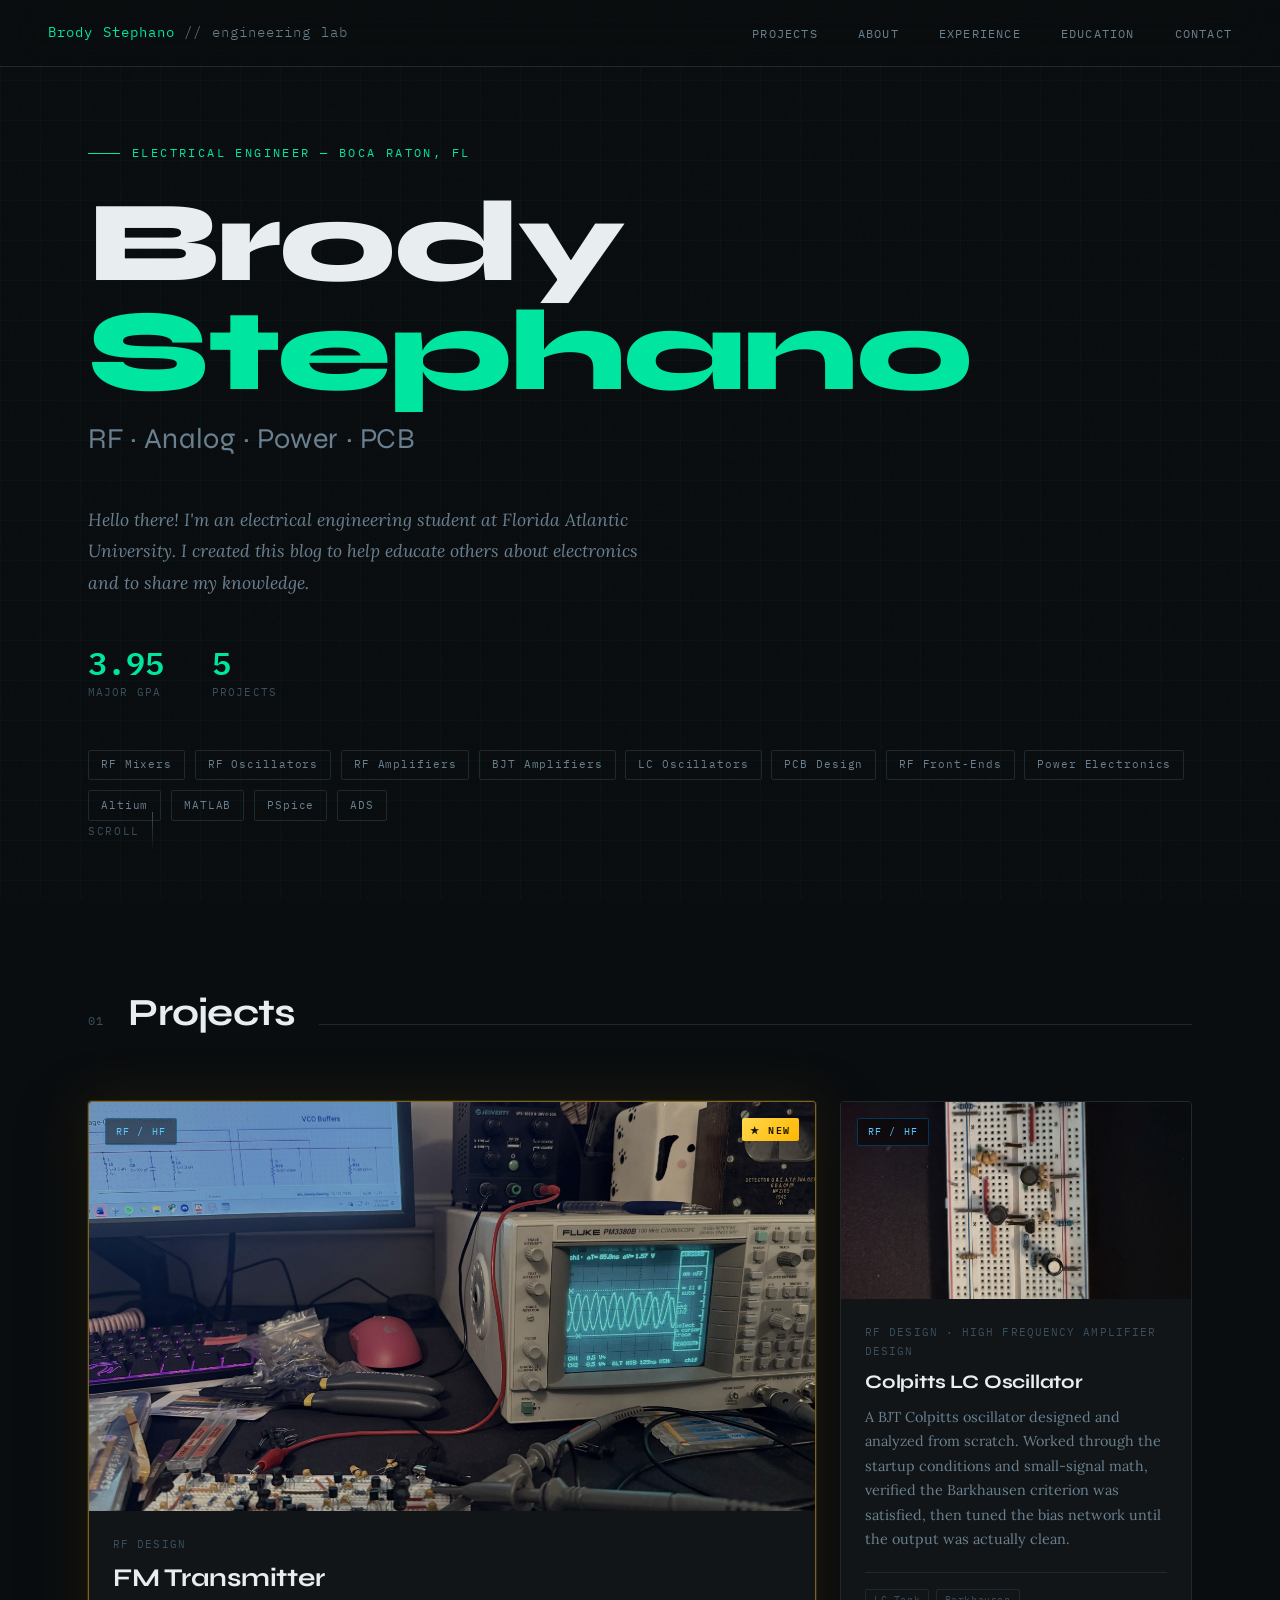
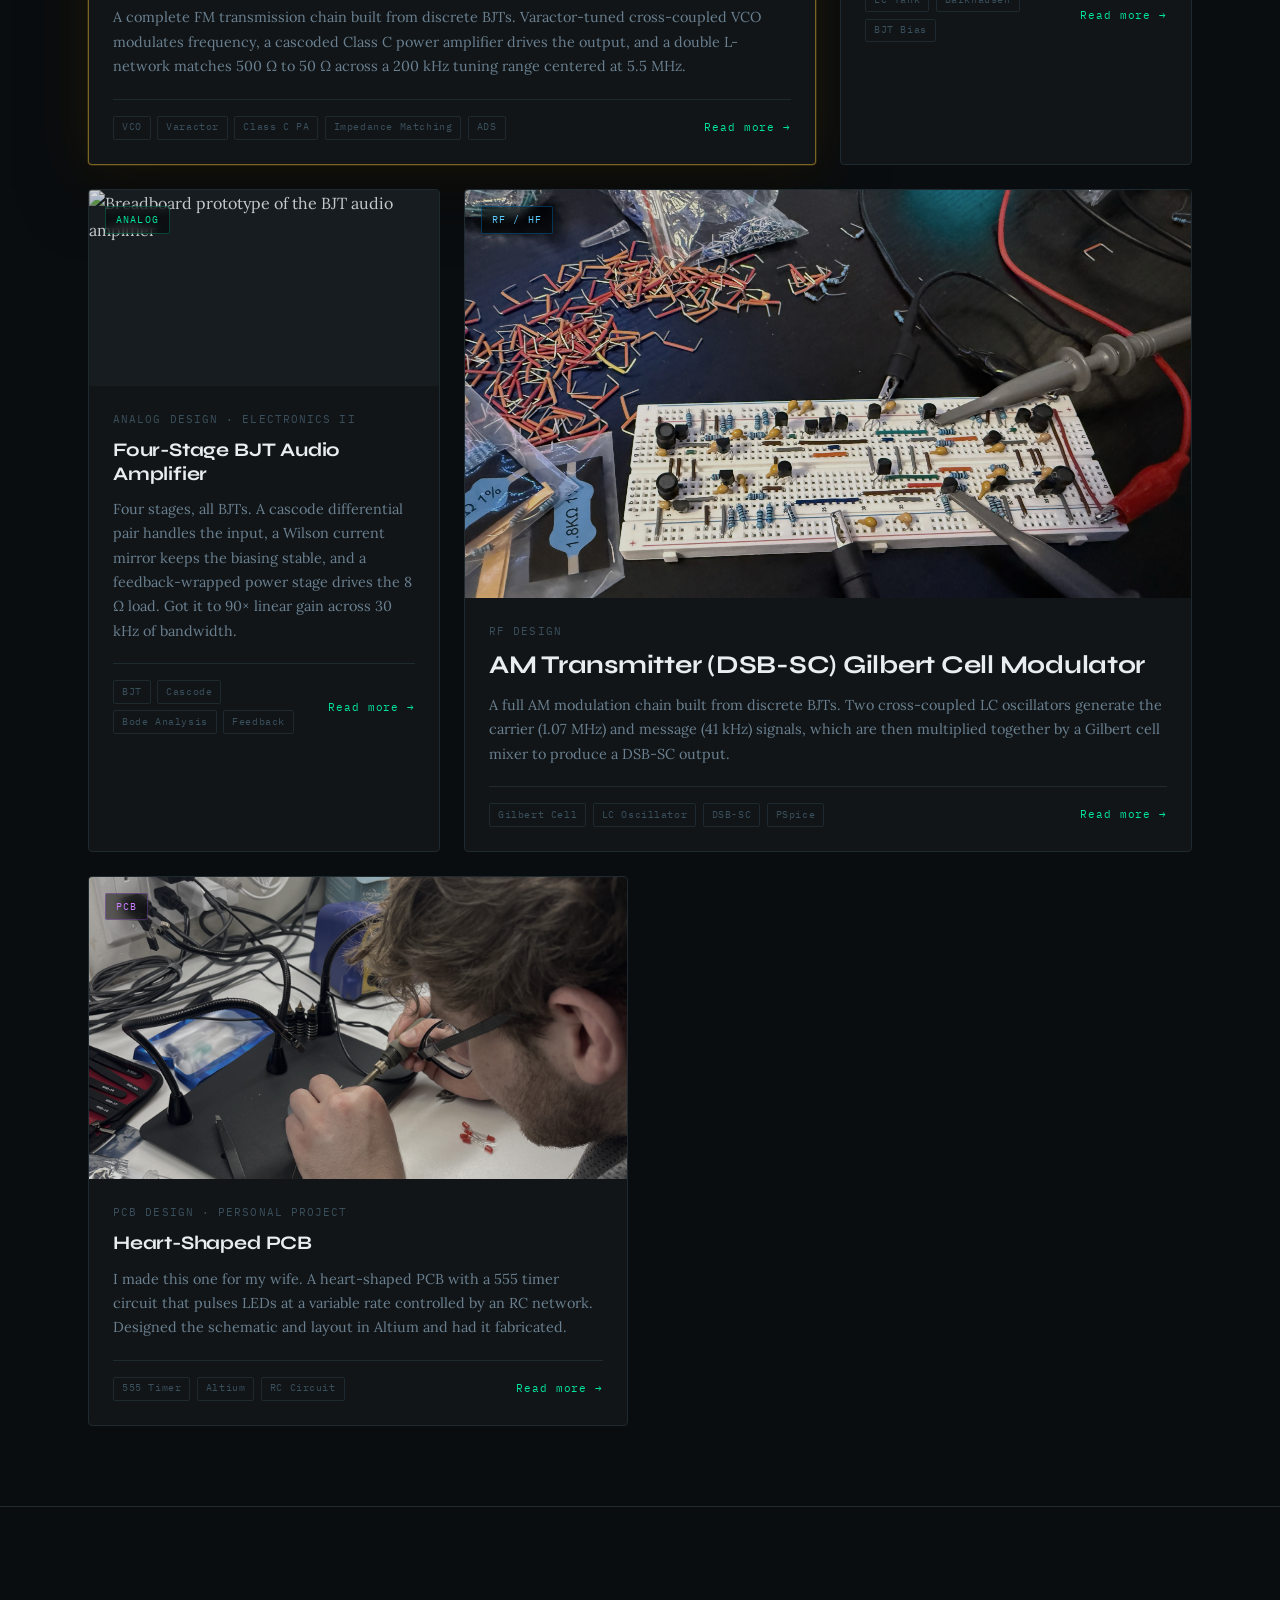
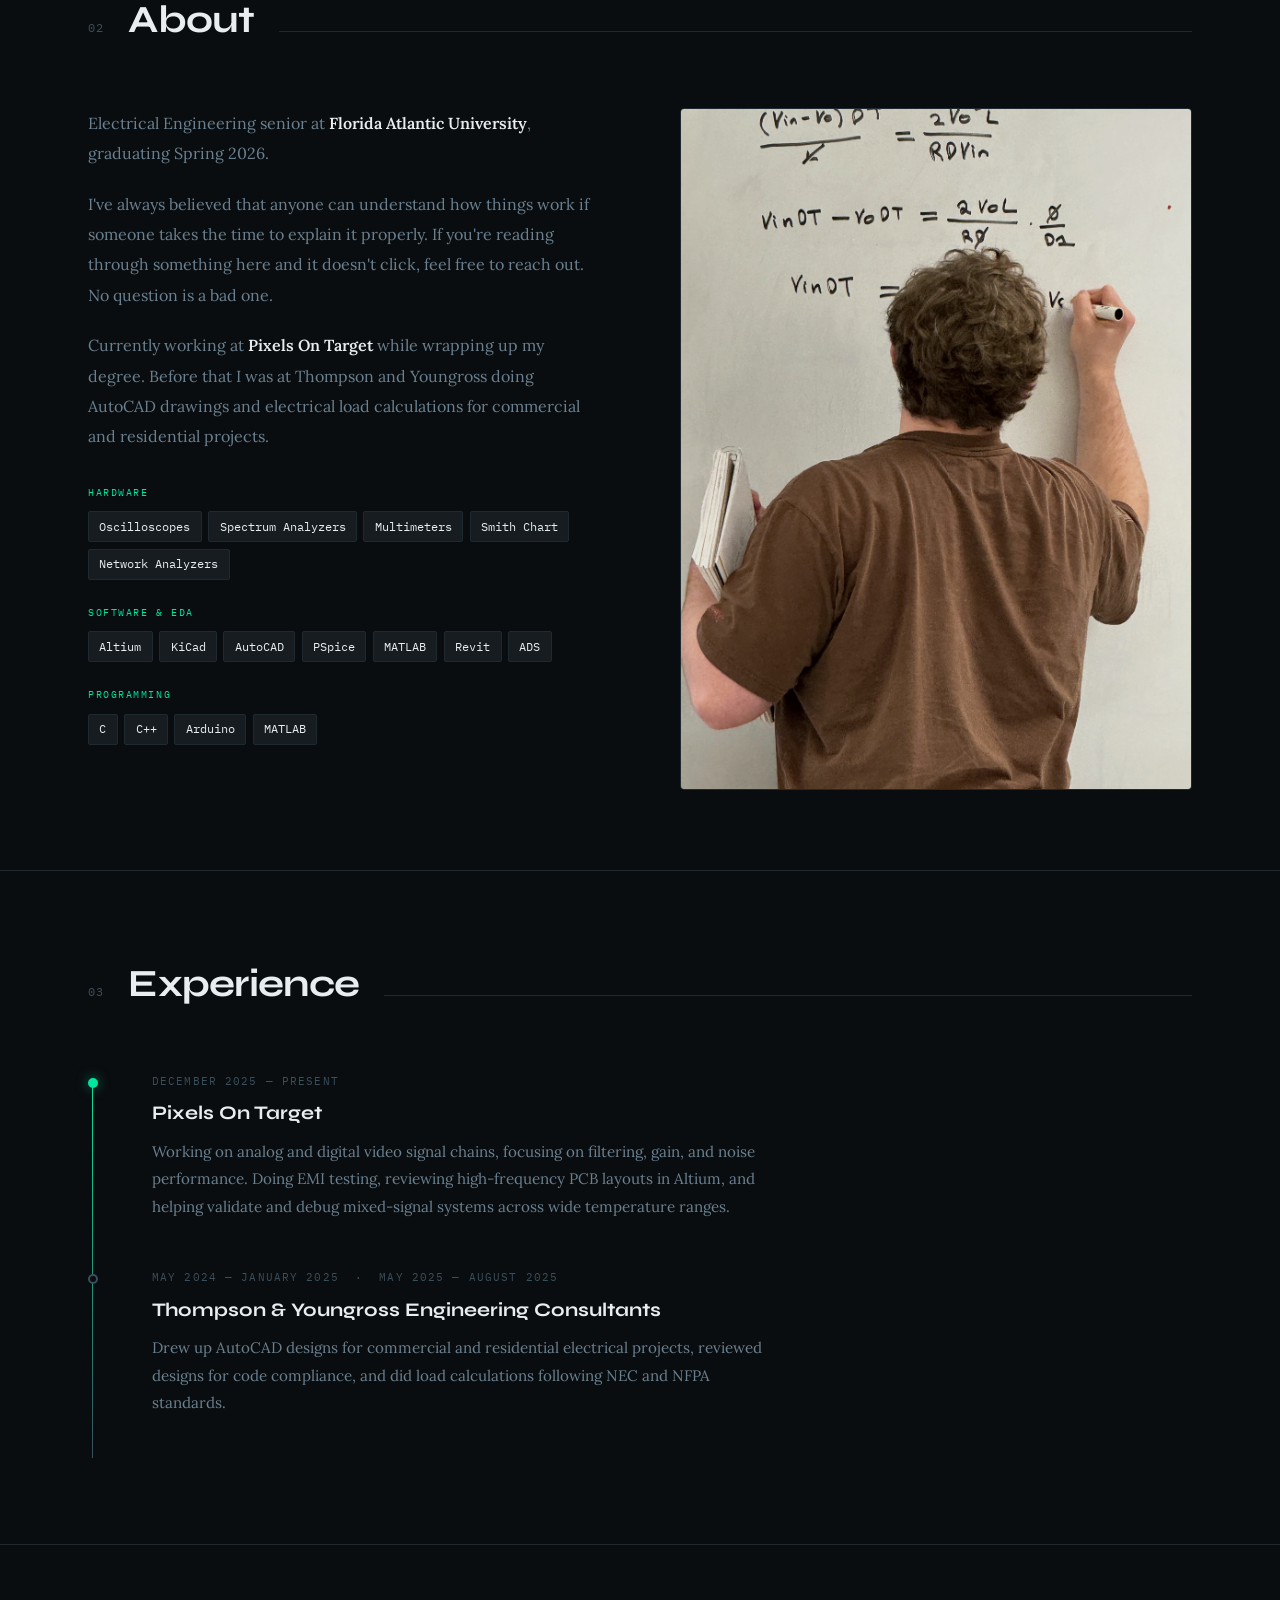
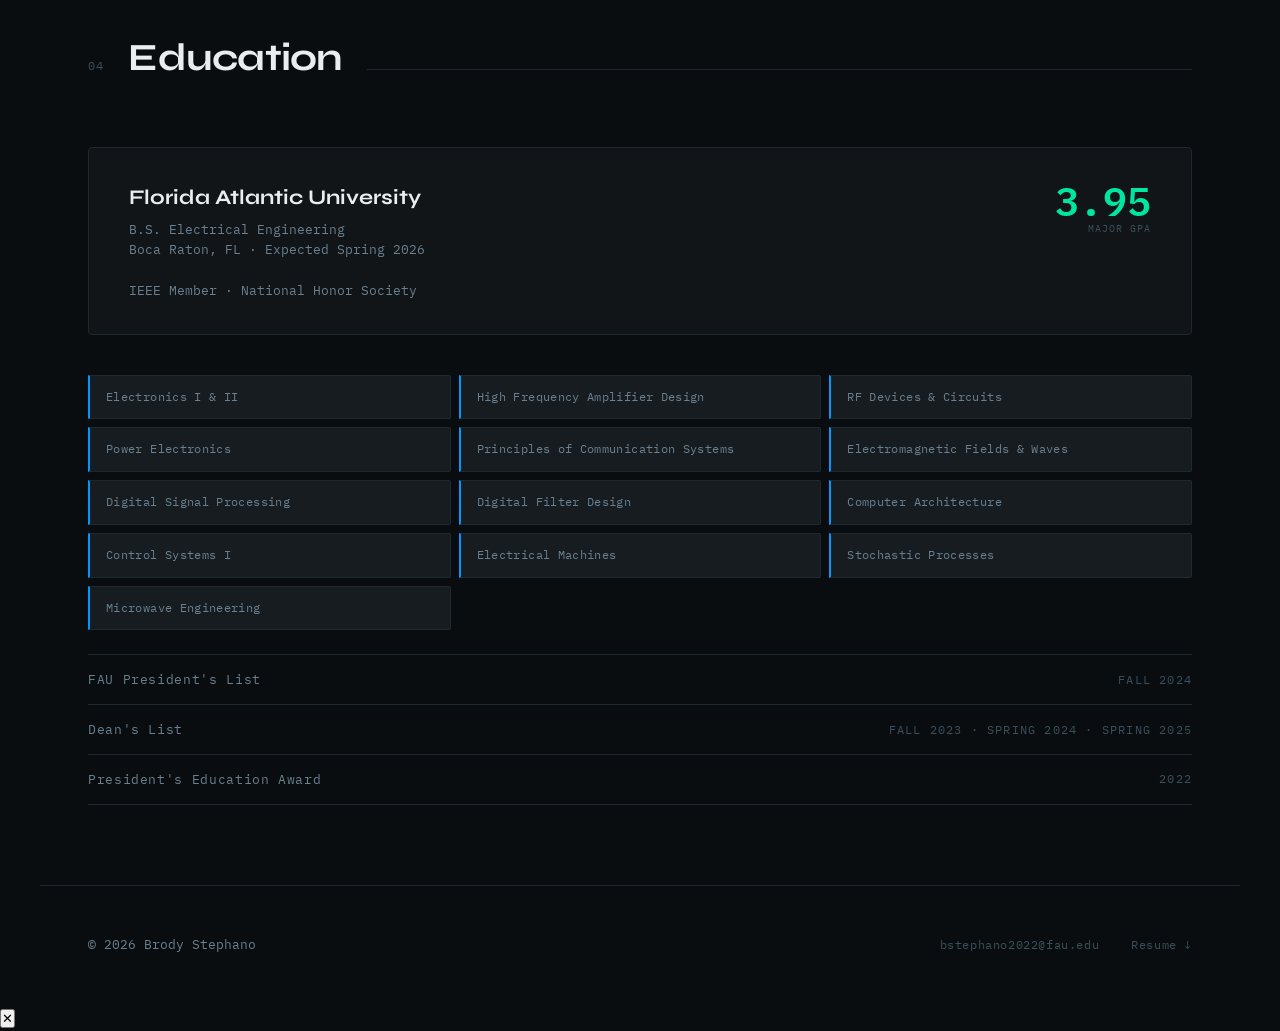
==== commit 574c91e9: "Convert project cards to linked pages and update FM transmitter card" ====
--- a/index.html
+++ b/index.html
@@ -71,7 +71,79 @@
             </div>
             <div class="projects-grid">
 
-                <article class="project-card featured fade-in" data-project="am-transmitter">
+                <a href="projects/fm-transmitter.html" class="project-card featured new-project fade-in">
+                    <div class="card-img">
+                        <span class="card-tag rf">RF / HF</span>
+                        <span class="new-badge">★ New</span>
+                        <img src="assets/images/fm_transmitter_oscilloscope.jpg"
+                            alt="Photo of the breadboarded FM transmitter connected to an oscilloscope">
+                    </div>
+                    <div class="card-body">
+                        <p class="card-meta">RF Design</p>
+                        <h3 class="card-title">FM Transmitter</h3>
+                        <p class="card-summary">A complete FM transmission chain built from discrete BJTs.
+                            Varactor-tuned cross-coupled VCO modulates frequency, a cascoded Class C power amplifier
+                            drives the output, and a double L-network matches 500 Ω to 50 Ω across a 200 kHz tuning
+                            range centered at 5.5 MHz.</p>
+                        <div class="card-footer">
+                            <div class="card-chips">
+                                <span class="chip">VCO</span>
+                                <span class="chip">Varactor</span>
+                                <span class="chip">Class C PA</span>
+                                <span class="chip">Impedance Matching</span>
+                                <span class="chip">ADS</span>
+                            </div>
+                            <span class="card-link">Read more →</span>
+                        </div>
+                    </div>
+                </a>
+
+                <a href="projects/colpitts.html" class="project-card side fade-in">
+                    <div class="card-img">
+                        <span class="card-tag rf">RF / HF</span>
+                        <img src="assets/images/colpitts_breadboard.jpg" alt="Colpitts Oscillator Breadboard">
+                    </div>
+                    <div class="card-body">
+                        <p class="card-meta">RF Design · High Frequency Amplifier Design</p>
+                        <h3 class="card-title">Colpitts LC Oscillator</h3>
+                        <p class="card-summary">A BJT Colpitts oscillator designed and analyzed from scratch. Worked
+                            through the startup conditions and small-signal math, verified the Barkhausen criterion
+                            was satisfied, then tuned the bias network until the output was actually clean.</p>
+                        <div class="card-footer">
+                            <div class="card-chips">
+                                <span class="chip">LC Tank</span>
+                                <span class="chip">Barkhausen</span>
+                                <span class="chip">BJT Bias</span>
+                            </div>
+                            <span class="card-link">Read more →</span>
+                        </div>
+                    </div>
+                </a>
+
+                <a href="projects/bjt-amp.html" class="project-card side fade-in" data-project="bjt-amp">
+                    <div class="card-img">
+                        <span class="card-tag analog">Analog</span>
+                        <img src="assets/images/audio_amp_bb.png" alt="Breadboard prototype of the BJT audio amplifier">
+                    </div>
+                    <div class="card-body">
+                        <p class="card-meta">Analog Design · Electronics II</p>
+                        <h3 class="card-title">Four-Stage BJT Audio Amplifier</h3>
+                        <p class="card-summary">Four stages, all BJTs. A cascode differential pair handles the
+                            input, a Wilson current mirror keeps the biasing stable, and a feedback-wrapped power stage
+                            drives the 8 Ω load. Got it to 90× linear gain across 30 kHz of bandwidth.</p>
+                        <div class="card-footer">
+                            <div class="card-chips">
+                                <span class="chip">BJT</span>
+                                <span class="chip">Cascode</span>
+                                <span class="chip">Bode Analysis</span>
+                                <span class="chip">Feedback</span>
+                            </div>
+                            <span class="card-link">Read more →</span>
+                        </div>
+                    </div>
+                </a>
+
+                <a href="projects/am-transmitter.html" class="project-card featured fade-in">
                     <div class="card-img">
                         <span class="card-tag rf">RF / HF</span>
                         <img src="assets/images/gilbert_cell_breadboard.jpg" alt="Gilbert Cell Breadboard">
@@ -79,9 +151,9 @@
                     <div class="card-body">
                         <p class="card-meta">RF Design</p>
                         <h3 class="card-title">AM Transmitter (DSB-SC) Gilbert Cell Modulator</h3>
-                        <p class="card-summary">A full AM modulation chain built from discrete BJTs. Two cross-coupled
-                            LC oscillators generate the carrier (1.07 MHz) and message (41 kHz) signals, which are then
-                            multiplied together by a Gilbert cell mixer to produce a DSB-SC output.</p>
+                        <p class="card-summary">A full AM modulation chain built from discrete BJTs. Two
+                            cross-coupled LC oscillators generate the carrier (1.07 MHz) and message (41 kHz) signals,
+                            which are then multiplied together by a Gilbert cell mixer to produce a DSB-SC output.</p>
                         <div class="card-footer">
                             <div class="card-chips">
                                 <span class="chip">Gilbert Cell</span>
@@ -92,54 +164,9 @@
                             <span class="card-link">Read more →</span>
                         </div>
                     </div>
-                </article>
-
-                <article class="project-card side fade-in" data-project="colpitts">
-                    <div class="card-img">
-                        <span class="card-tag rf">RF / HF</span>
-                        <img src="assets/images/colpitts_breadboard.jpg" alt="Colpitts Oscillator Breadboard">
-                    </div>
-                    <div class="card-body">
-                        <p class="card-meta">RF Design · High Frequency Amplifier Design</p>
-                        <h3 class="card-title">Colpitts LC Oscillator</h3>
-                        <p class="card-summary">A BJT Colpitts oscillator designed and analyzed from scratch. Worked
-                            through the startup conditions and small-signal math, verified the Barkhausen criterion was
-                            satisfied, then tuned the bias network until the output was actually clean.</p>
-                        <div class="card-footer">
-                            <div class="card-chips">
-                                <span class="chip">LC Tank</span>
-                                <span class="chip">Barkhausen</span>
-                                <span class="chip">BJT Bias</span>
-                            </div>
-                            <span class="card-link">Read more →</span>
-                        </div>
-                    </div>
-                </article>
-
-                <article class="project-card half fade-in" data-project="bjt-amp">
-                    <div class="card-img">
-                        <span class="card-tag analog">Analog</span>
-                        <img src="assets/images/audio_amp_bb.png" alt="Breadboard prototype of the BJT audio amplifier">
-                    </div>
-                    <div class="card-body">
-                        <p class="card-meta">Analog Design · Electronics II</p>
-                        <h3 class="card-title">Four-Stage BJT Audio Amplifier</h3>
-                        <p class="card-summary">Four stages, all BJTs. A cascode differential pair handles the input, a
-                            Wilson current mirror keeps the biasing stable, and a feedback-wrapped power stage drives
-                            the 8 Ω load. Got it to 90× linear gain across 30 kHz of bandwidth.</p>
-                        <div class="card-footer">
-                            <div class="card-chips">
-                                <span class="chip">BJT</span>
-                                <span class="chip">Cascode</span>
-                                <span class="chip">Bode Analysis</span>
-                                <span class="chip">Feedback</span>
-                            </div>
-                            <span class="card-link">Read more →</span>
-                        </div>
-                    </div>
-                </article>
-
-                <article class="project-card half fade-in" data-project="heart-pcb">
+                </a>
+
+                <a href="projects/heart-pcb.html" class="project-card half fade-in" data-project="heart-pcb">
                     <div class="card-img">
                         <span class="card-tag pcb">PCB</span>
                         <img src="assets/images/brody_working.jpg" alt="Brody working on the Heart-Shaped PCB">
@@ -147,9 +174,9 @@
                     <div class="card-body">
                         <p class="card-meta">PCB Design · Personal Project</p>
                         <h3 class="card-title">Heart-Shaped PCB</h3>
-                        <p class="card-summary">I made this one for my wife. A heart-shaped PCB with a 555 timer circuit
-                            that pulses LEDs at a variable rate controlled by an RC network. Designed the schematic and
-                            layout in Altium and had it fabricated.</p>
+                        <p class="card-summary">I made this one for my wife. A heart-shaped PCB with a 555 timer
+                            circuit that pulses LEDs at a variable rate controlled by an RC network. Designed the
+                            schematic and layout in Altium and had it fabricated.</p>
                         <div class="card-footer">
                             <div class="card-chips">
                                 <span class="chip">555 Timer</span>
@@ -159,39 +186,7 @@
                             <span class="card-link">Read more →</span>
                         </div>
                     </div>
-                </article>
-
-                <article class="project-card featured fade-in" data-project="fm-transmitter">
-                    <div class="card-img placeholder">
-                        <span class="card-tag wip">In Progress</span>
-                        <svg viewBox="0 0 200 120" fill="none" xmlns="http://www.w3.org/2000/svg">
-                            <path d="M10 60 H40" stroke="#ffe066" stroke-width="1.5" />
-                            <rect x="40" y="45" width="30" height="30" stroke="#ffe066" stroke-width="1.5" />
-                            <path d="M70 60 H100" stroke="#ffe066" stroke-width="1.5" />
-                            <rect x="100" y="45" width="30" height="30" stroke="#ffe066" stroke-width="1.5" />
-                            <path d="M130 60 H160" stroke="#ffe066" stroke-width="1.5" />
-                            <rect x="160" y="45" width="30" height="30" stroke="#ffe066" stroke-width="1.5" />
-                            <text x="48" y="63" fill="#ffe066" font-size="7" font-family="monospace">LNA</text>
-                            <text x="105" y="63" fill="#ffe066" font-size="7" font-family="monospace">IF</text>
-                            <text x="163" y="63" fill="#ffe066" font-size="7" font-family="monospace">DEM</text>
-                            <path d="M5 30 Q10 20 15 30 Q20 40 25 30" stroke="#ffe066" stroke-width="1" opacity="0.5" />
-                            <path d="M3 25 Q10 10 17 25 Q24 40 31 25" stroke="#ffe066" stroke-width="1" opacity="0.3" />
-                        </svg>
-                    </div>
-                    <div class="card-body">
-                        <p class="card-meta">RF · In Development</p>
-                        <h3 class="card-title">FM Transmitter</h3>
-                        <p class="card-summary">Working on a full FM transmitter chain with message oscillator and
-                            voltage-controlled oscillator.</p>
-                        <div class="card-footer">
-                            <div class="card-chips">
-                                <span class="chip">RF Front-End</span>
-                                <span class="chip">FM Modulator</span>
-                            </div>
-                            <span class="card-link">In progress →</span>
-                        </div>
-                    </div>
-                </article>
+                </a>
 
             </div>
         </div>
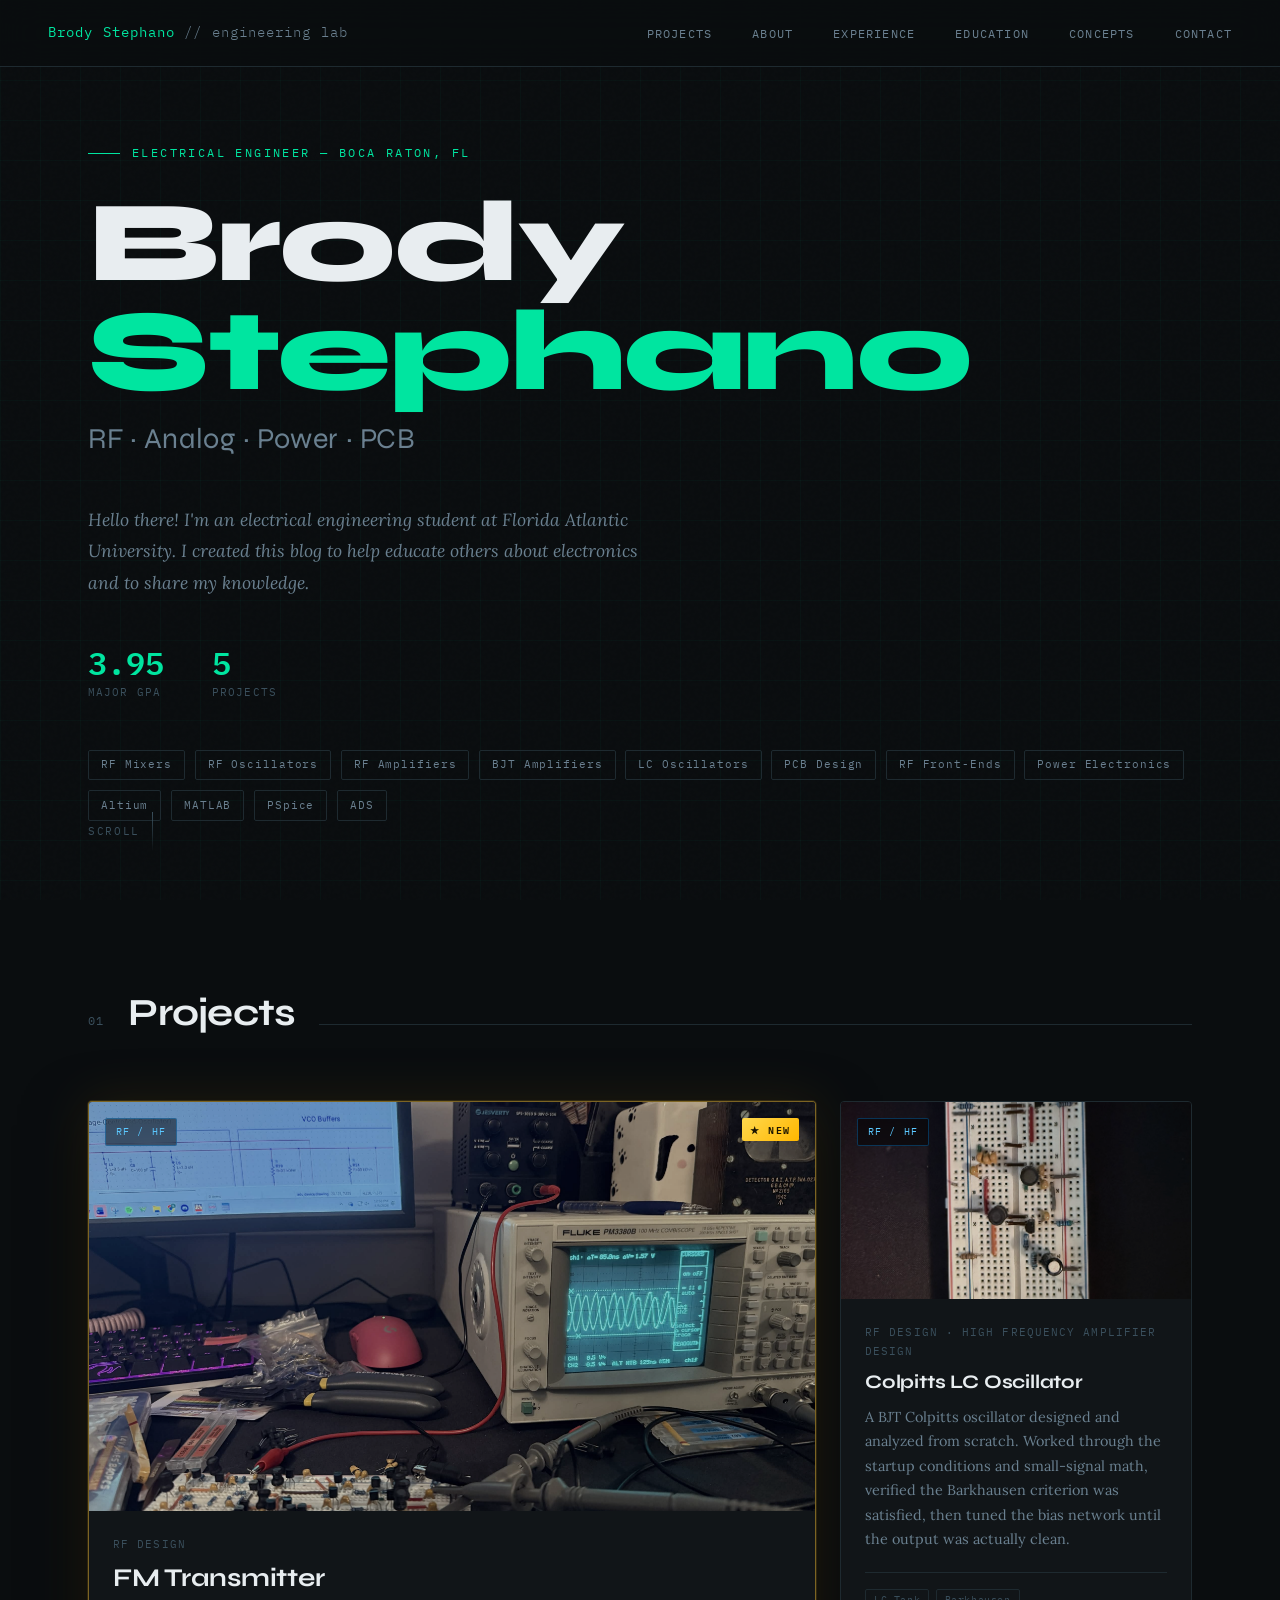
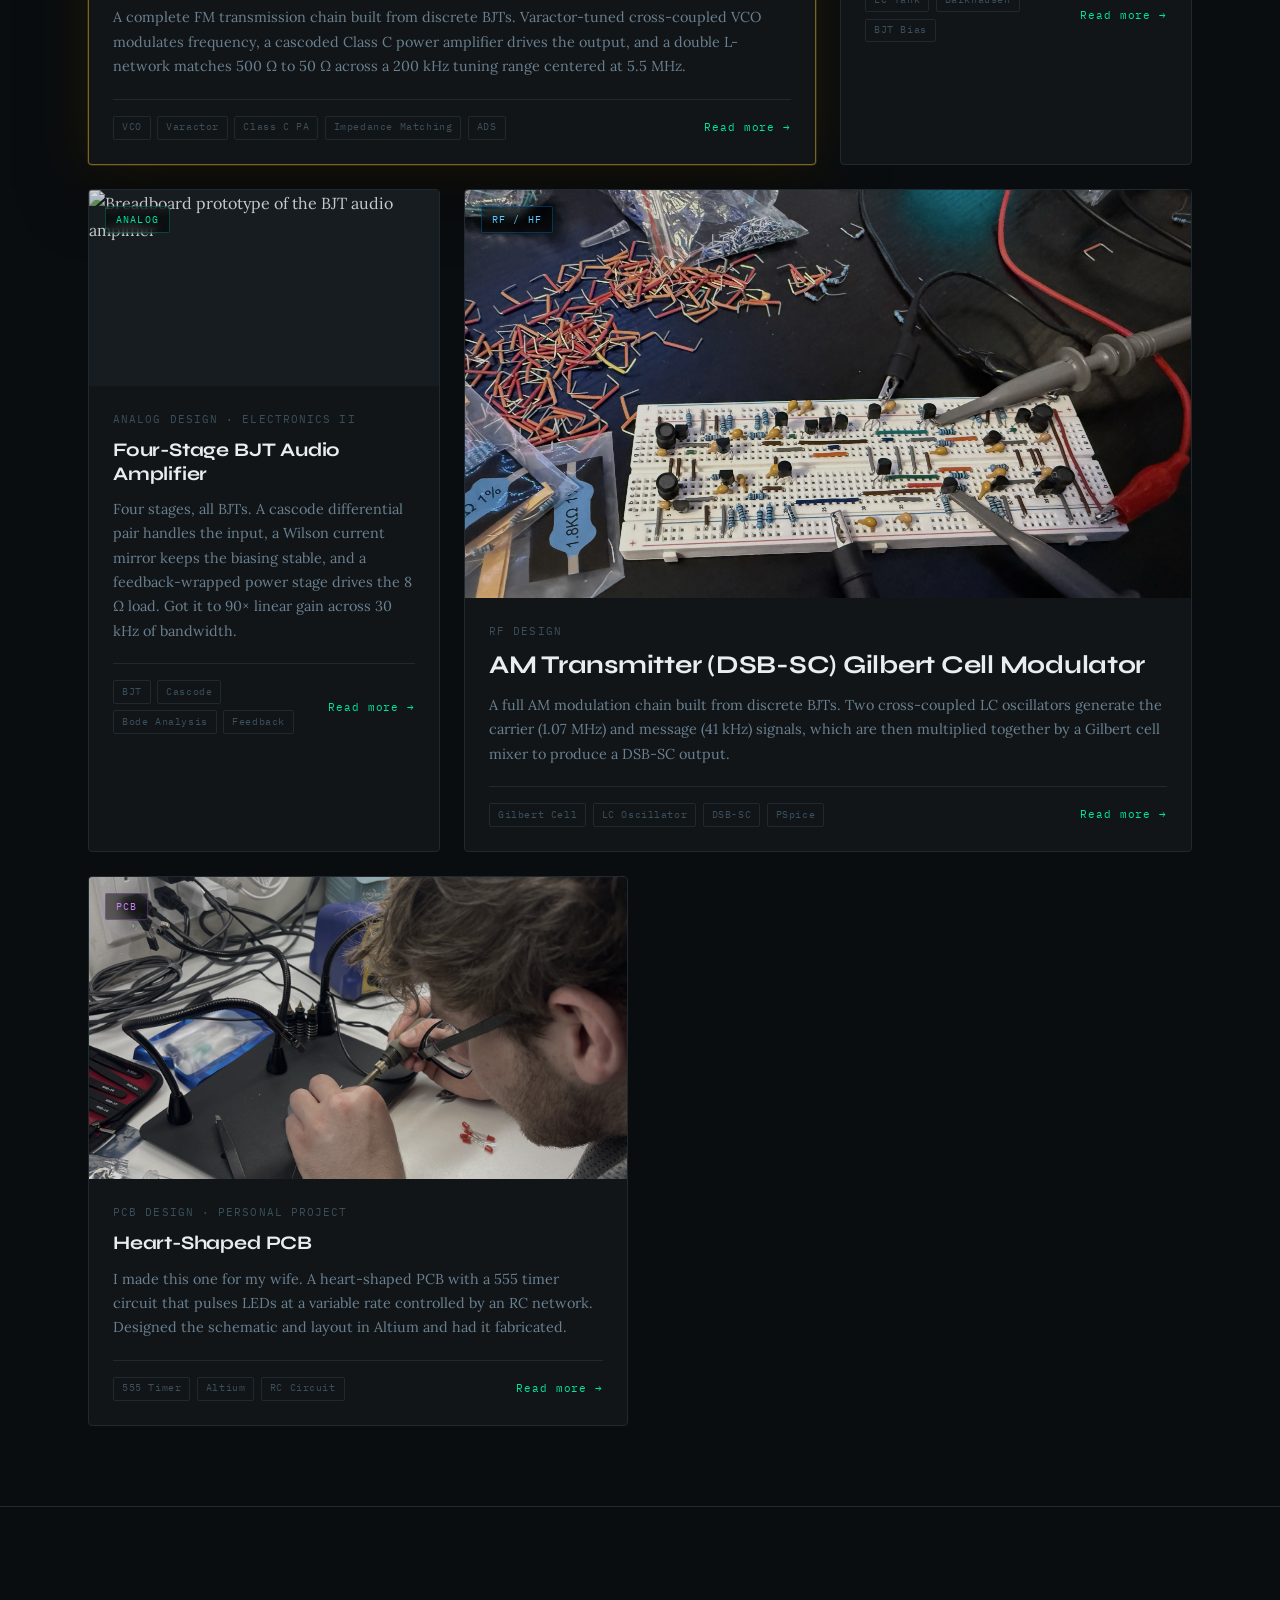
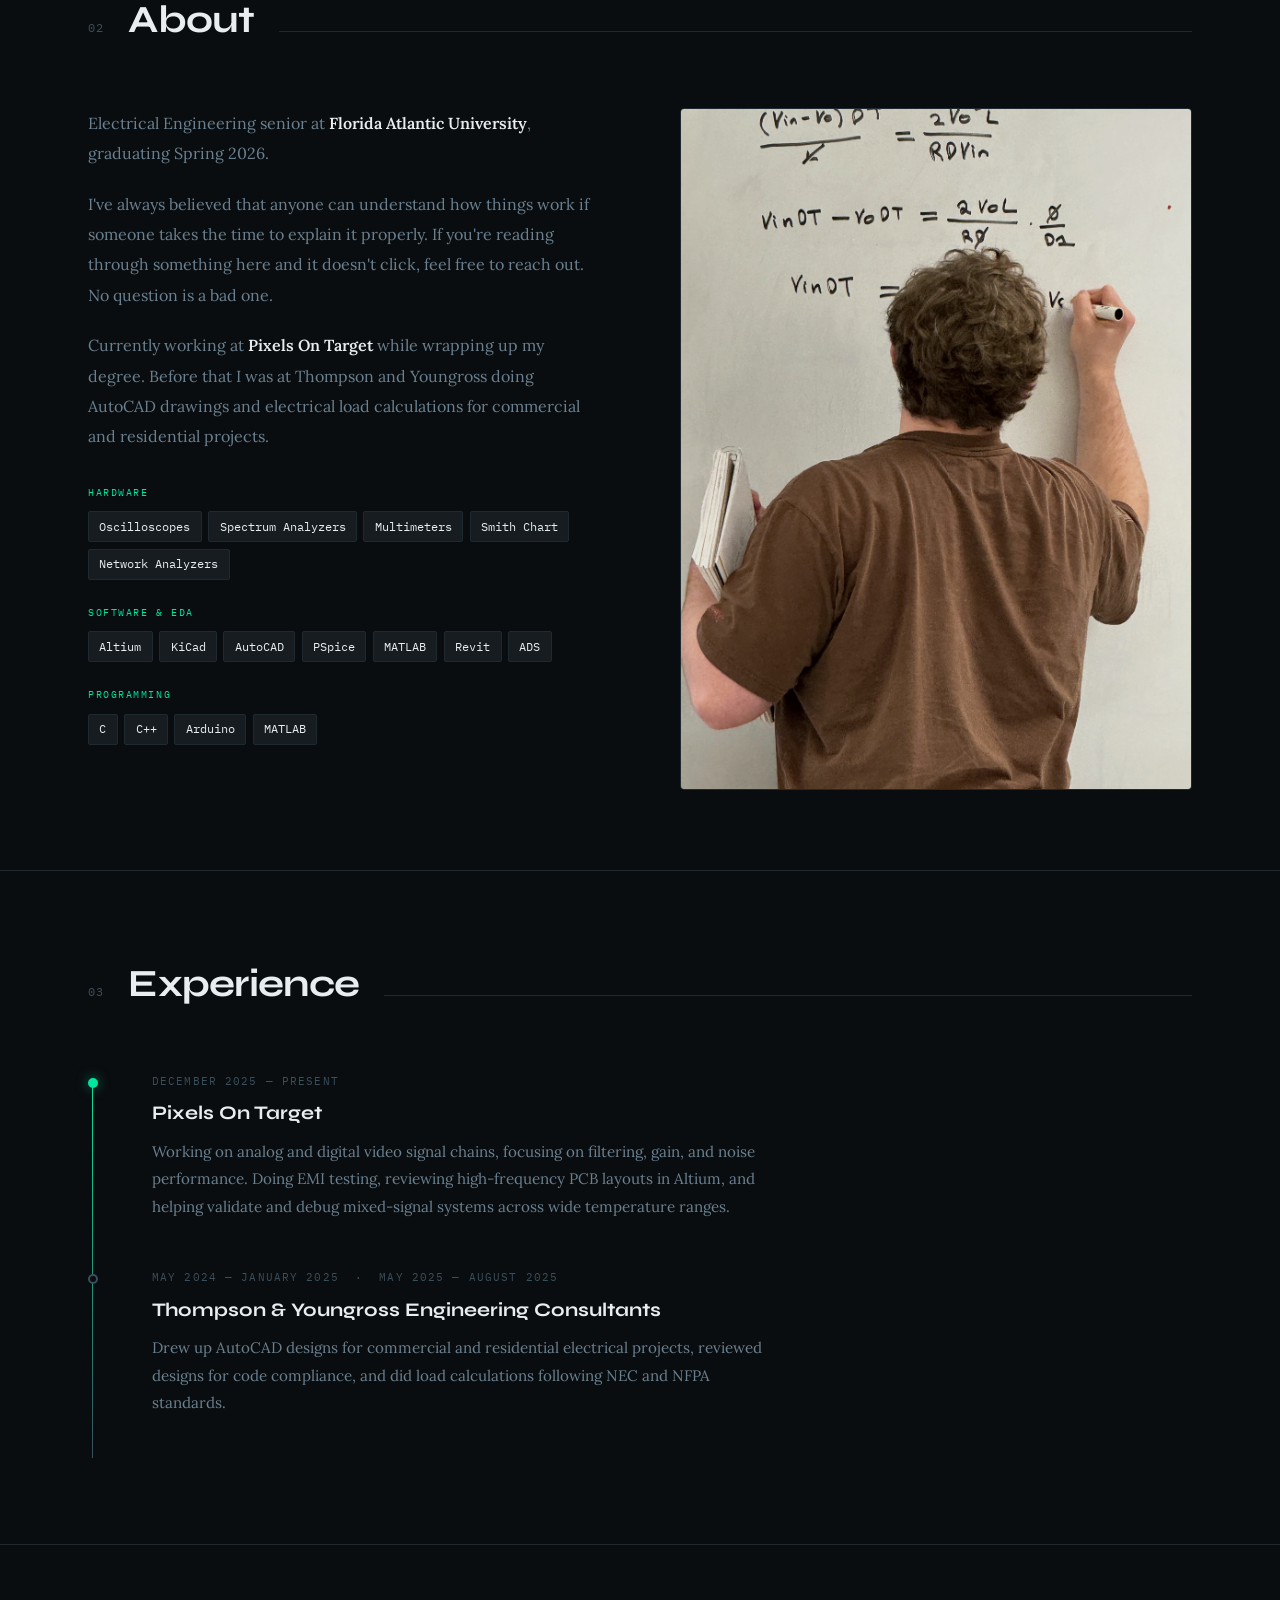
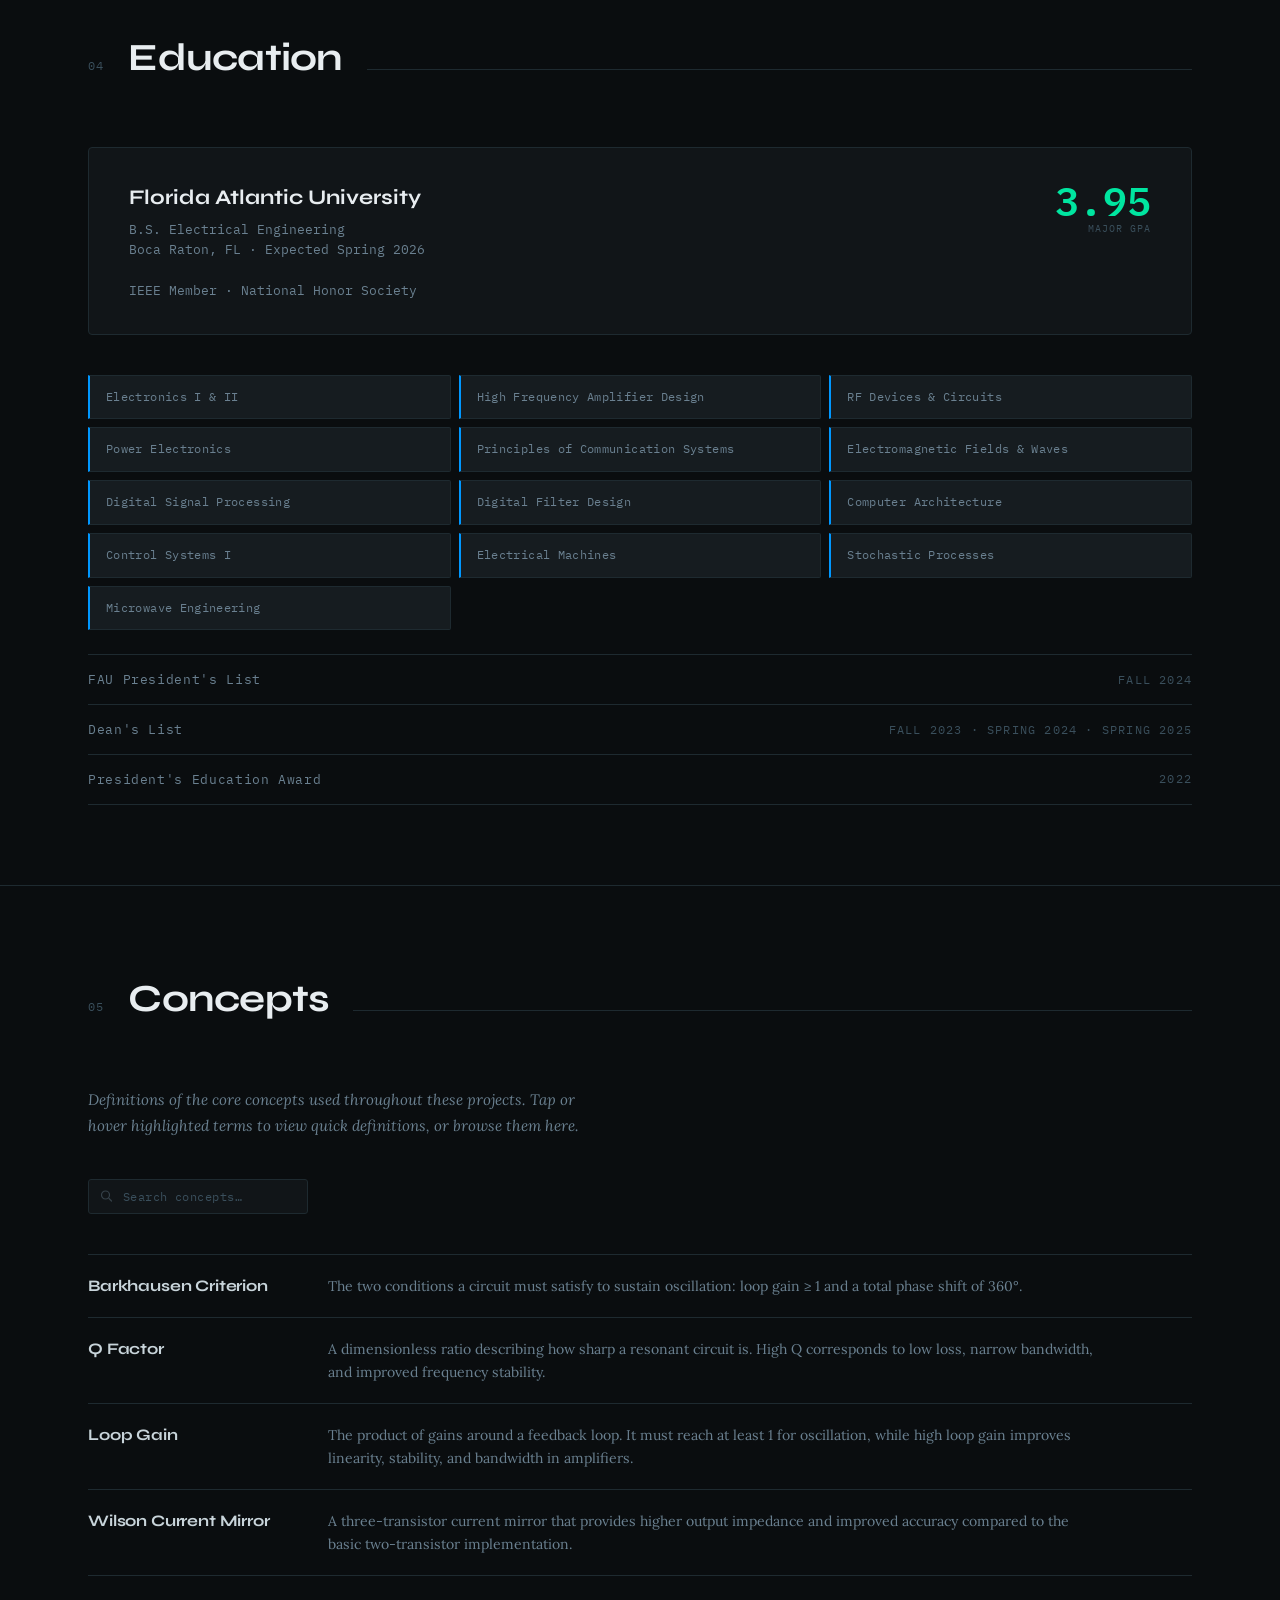
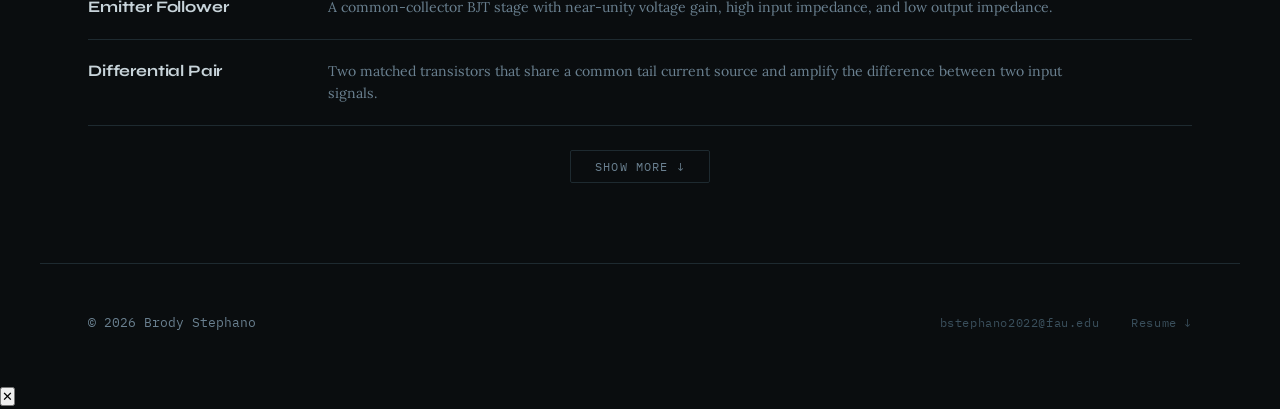
==== commit 048f5712: "Add concepts section and functionality" ====
--- a/index.html
+++ b/index.html
@@ -31,6 +31,7 @@
             <li><a href="#about">About</a></li>
             <li><a href="#experience">Experience</a></li>
             <li><a href="#education">Education</a></li>
+            <li><a href="#concepts">Concepts</a></li>
             <li><a href="mailto:bstephano2022@fau.edu">Contact</a></li>
         </ul>
     </nav>
@@ -328,6 +329,39 @@
         </div>
     </section>
 
+    <section id="concepts">
+        <div class="section-wrap">
+
+            <div class="section-header fade-in concepts-fade">
+                <span class="section-num">05</span>
+                <h2 class="section-title">Concepts</h2>
+                <div class="section-rule"></div>
+            </div>
+
+            <p class="section-sub concepts-fade">
+                Definitions of the core concepts used throughout these projects. Tap or hover highlighted terms to view
+                quick definitions, or browse them here.
+            </p>
+
+            <div class="concepts-toolbar concepts-fade">
+                <div class="search-wrap">
+                    <svg class="search-icon" width="13" height="13" viewBox="0 0 13 13" fill="none">
+                        <circle cx="5.5" cy="5.5" r="4" stroke="#6a8090" stroke-width="1.2" />
+                        <path d="M9 9l2.5 2.5" stroke="#6a8090" stroke-width="1.2" stroke-linecap="round" />
+                    </svg>
+                    <input id="concept-search" type="text" placeholder="Search concepts…">
+                </div>
+            </div>
+
+            <div class="concepts-list" id="concepts-list"></div>
+            <div class="concepts-show-more" id="concepts-show-more">
+                <button id="concepts-toggle">Show more ↓</button>
+            </div>
+            <p class="no-results" id="no-results">No matching concepts.</p>
+
+        </div>
+    </section>
+
     <footer>
         <span class="footer-name">© 2026 Brody Stephano</span>
         <div class="footer-contact">
@@ -350,8 +384,42 @@
         </div>
     </div>
 
+    <div class="concept-tooltip" id="concept-tooltip">
+        <div class="tt-inner">
+            <div class="tt-top">
+                <span class="tt-name" id="tt-name"></span>
+            </div>
+            <div class="tt-body" id="tt-body"></div>
+            <div class="tt-footer">
+                <span class="tt-used" id="tt-used"></span>
+                <span class="tt-more" id="tt-more">Full entry →</span>
+            </div>
+        </div>
+    </div>
+
+    <div class="concept-backdrop" id="concept-backdrop">
+        <div class="concept-modal">
+            <div class="cm-header">
+                <div>
+                    <h2 class="cm-title" id="cm-title"></h2>
+                </div>
+                <button class="cm-close" id="cm-close">✕</button>
+            </div>
+            <div class="cm-body">
+                <p id="cm-content"></p>
+            </div>
+        </div>
+    </div>
+
+    <div class="media-lightbox" id="media-lightbox">
+        <div class="lightbox-inner" id="lightbox-inner">
+            <button class="lightbox-close" id="lightbox-close">✕</button>
+        </div>
+    </div>
+
     <script src="projects.js"></script>
     <script src="main.js"></script>
+    <script src="concepts.js"></script>
 
 </body>
 
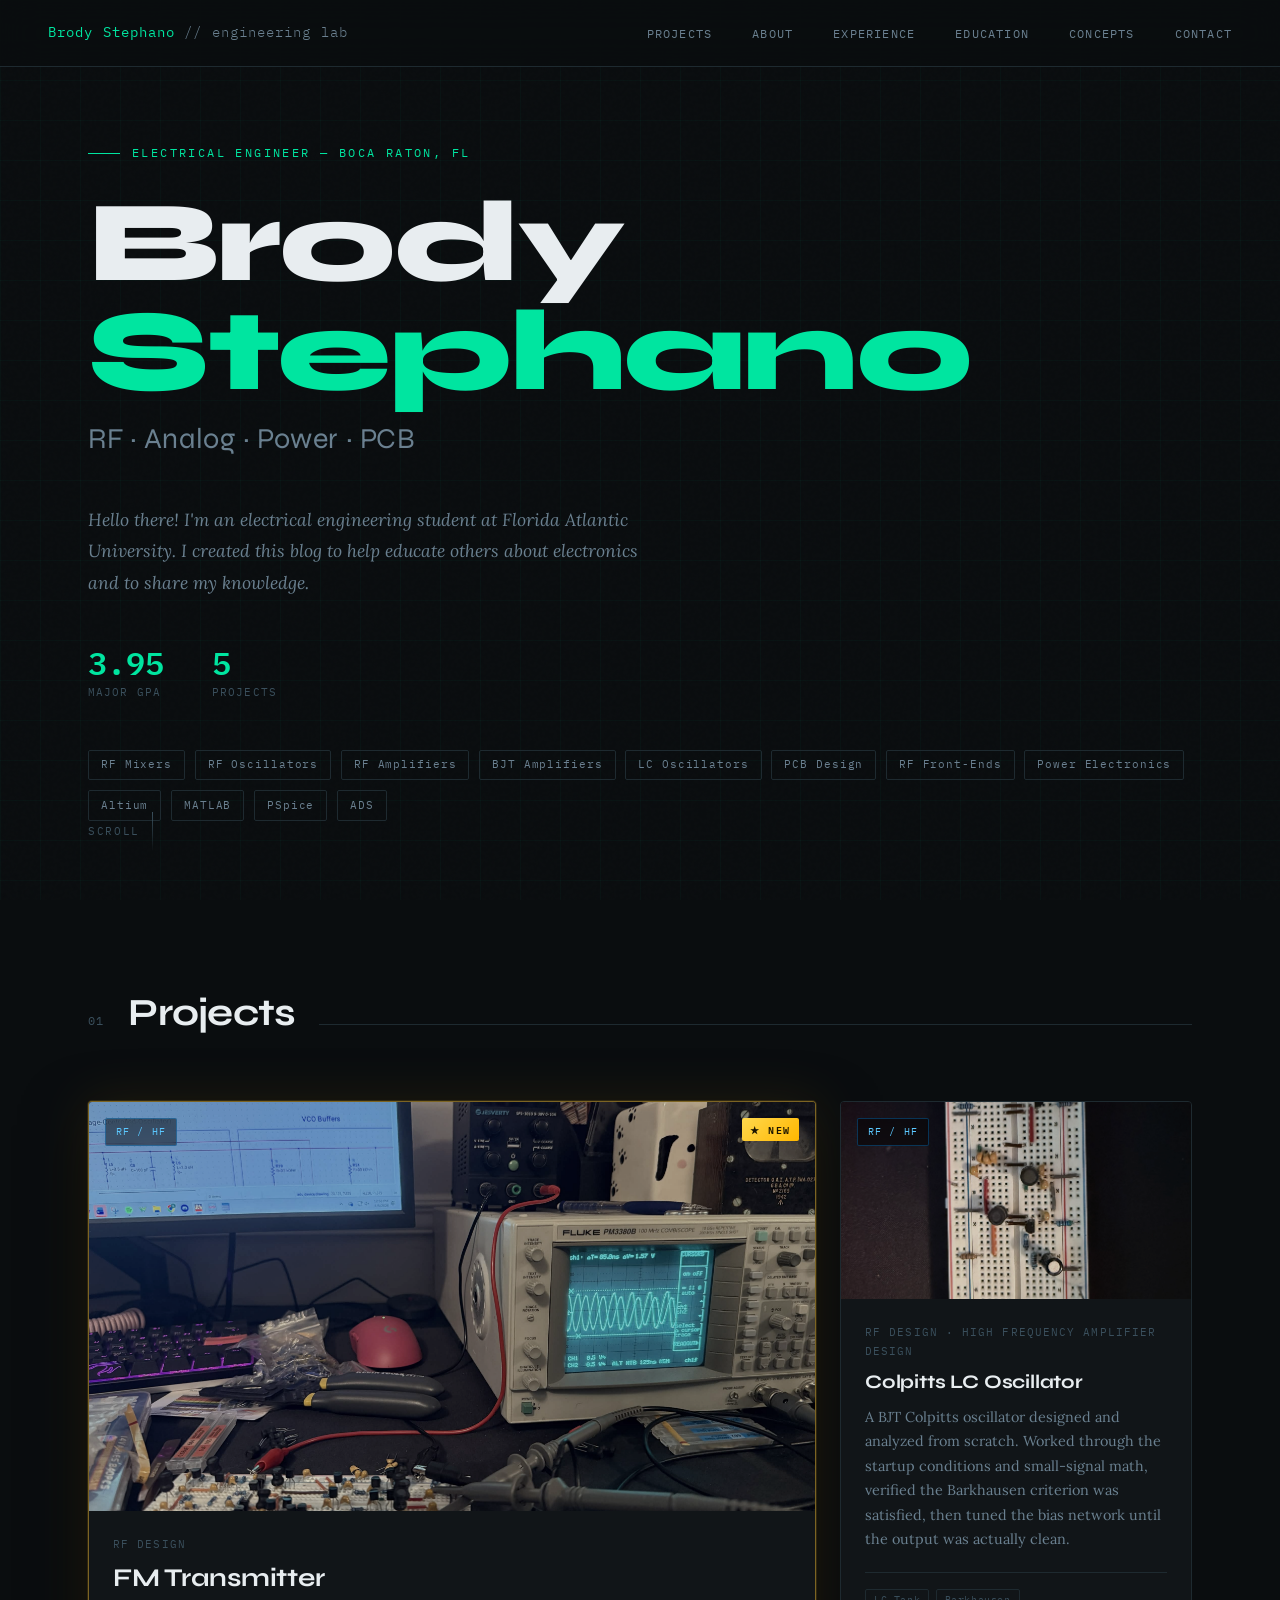
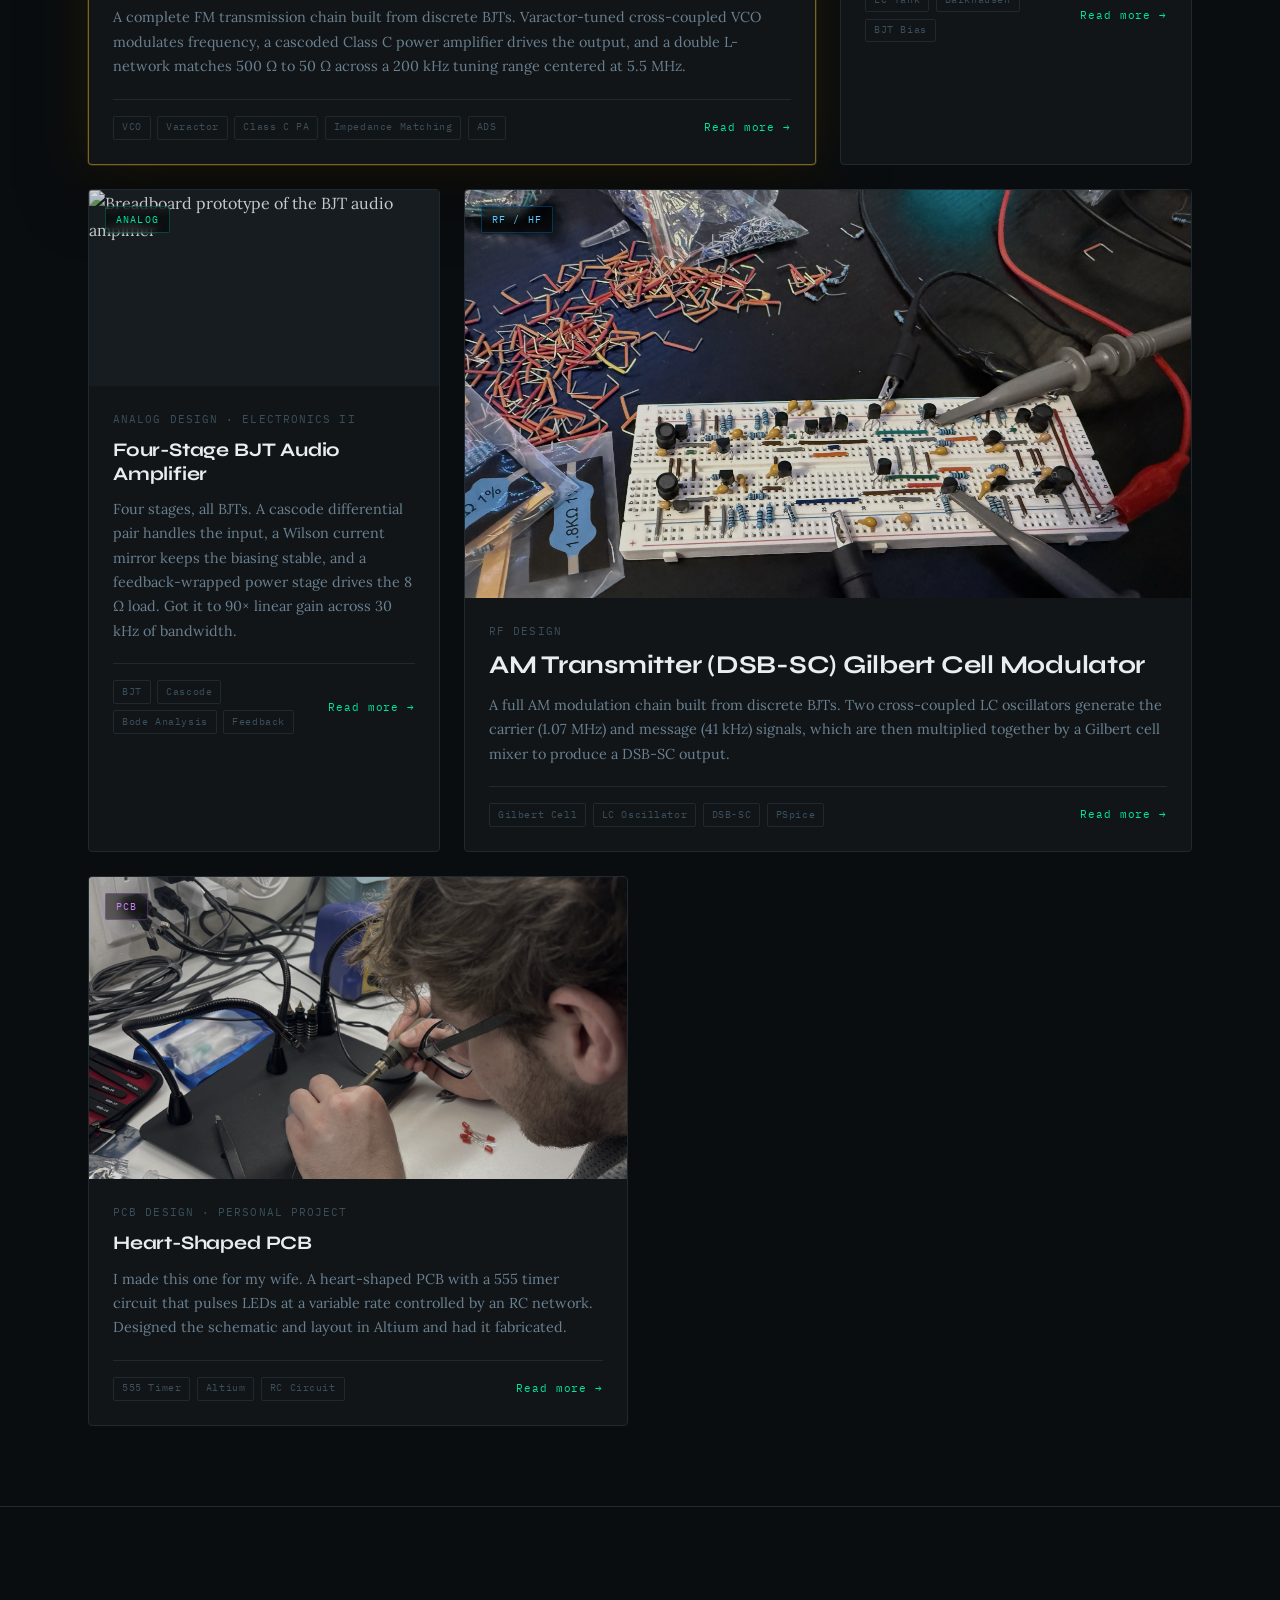
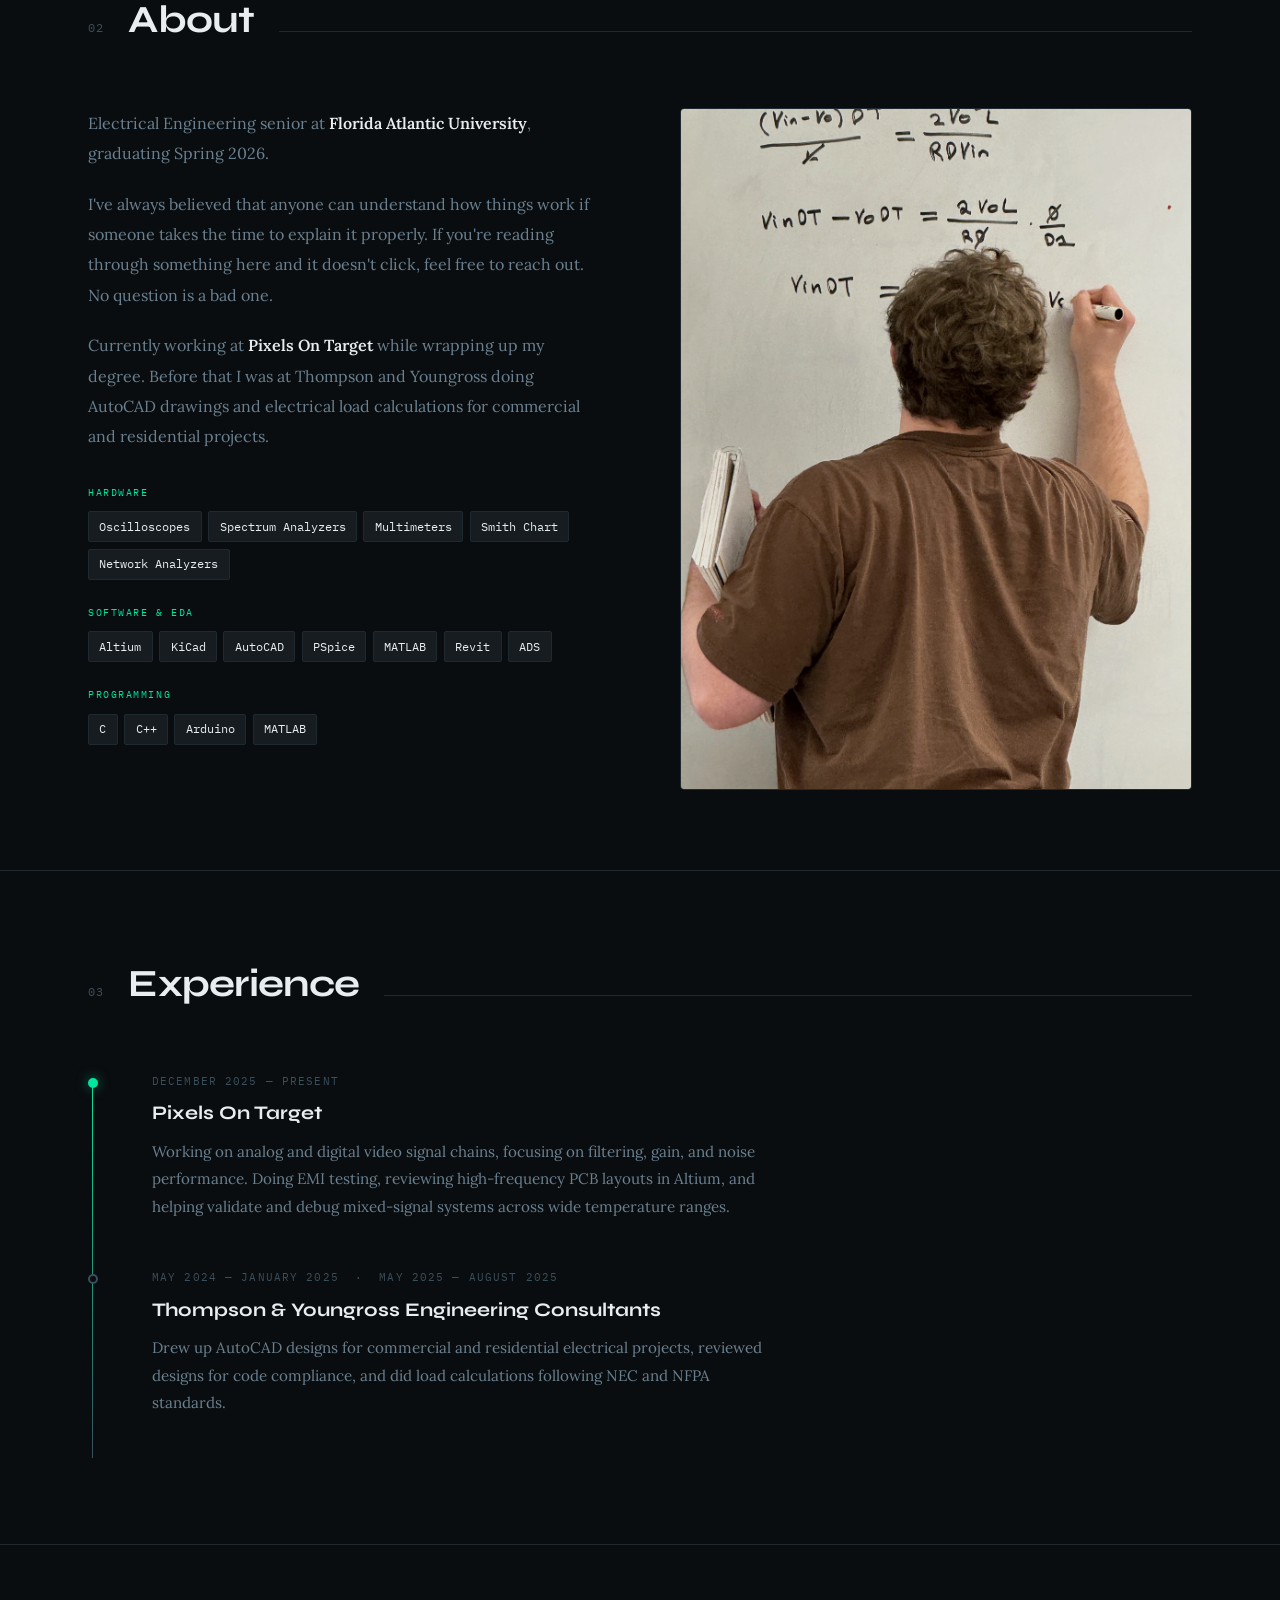
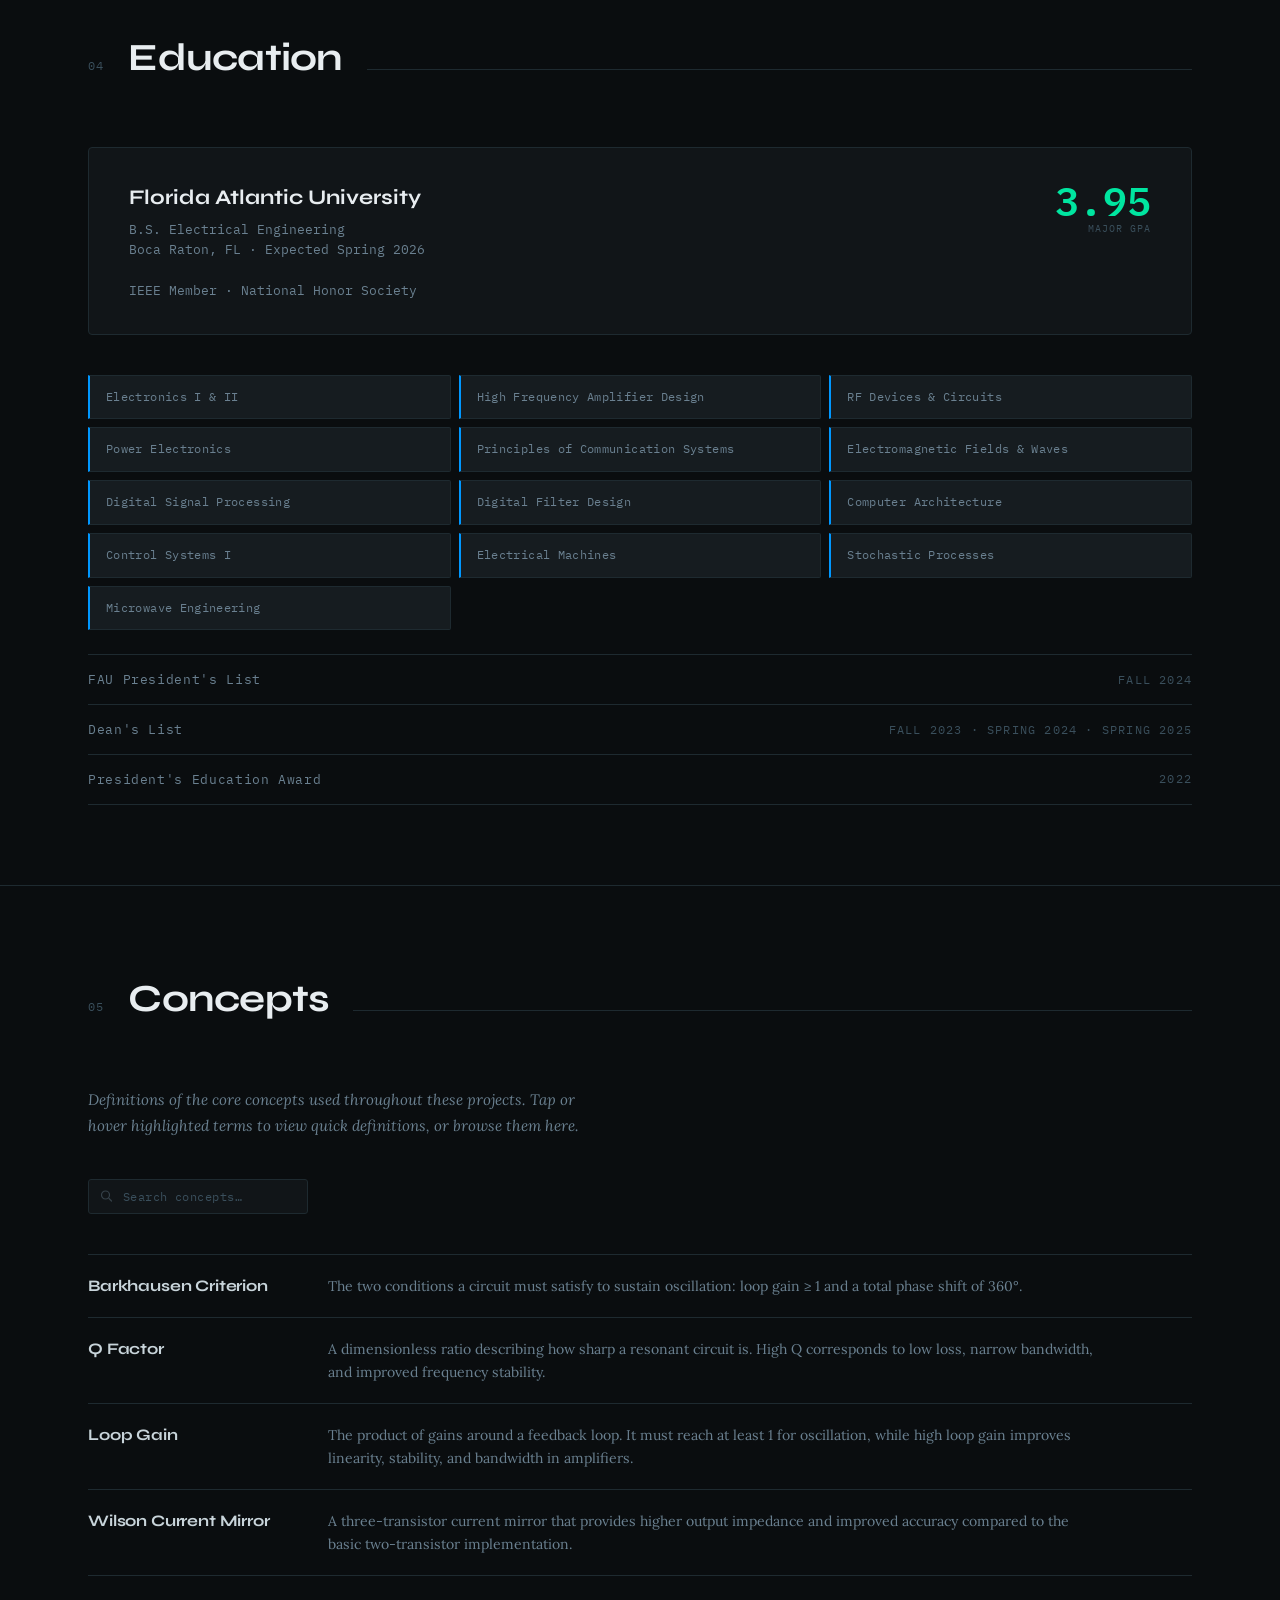
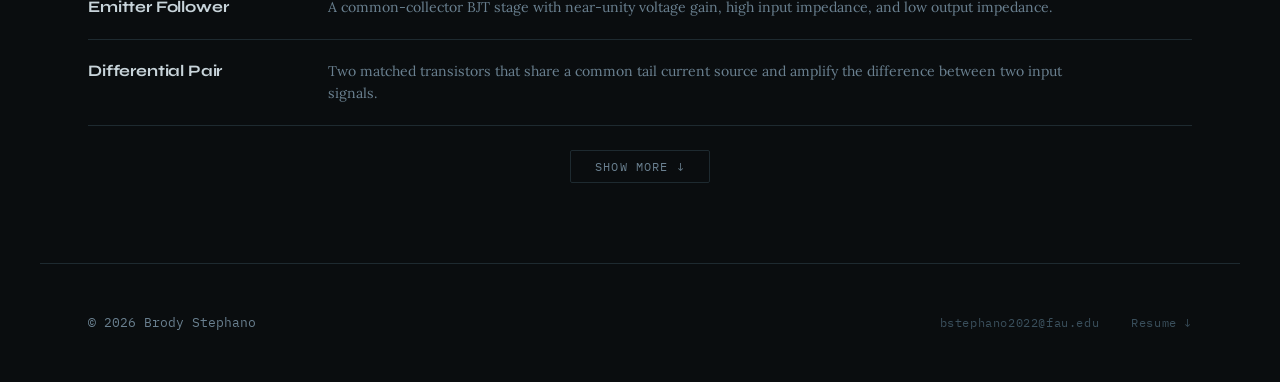
==== commit ce006623: "Remove unused modal backdrop remnants" ====
--- a/index.html
+++ b/index.html
@@ -370,20 +370,6 @@
         </div>
     </footer>
 
-    <div class="modal-backdrop" id="modal-backdrop">
-        <div class="modal" id="modal">
-            <div class="modal-header">
-                <div>
-                    <div class="modal-tag-row" id="modal-tags"></div>
-                    <h2 class="modal-title" id="modal-title"></h2>
-                    <p class="modal-date" id="modal-date"></p>
-                </div>
-                <button class="modal-close" id="modal-close">✕</button>
-            </div>
-            <div class="modal-body" id="modal-body"></div>
-        </div>
-    </div>
-
     <div class="concept-tooltip" id="concept-tooltip">
         <div class="tt-inner">
             <div class="tt-top">
@@ -391,7 +377,6 @@
             </div>
             <div class="tt-body" id="tt-body"></div>
             <div class="tt-footer">
-                <span class="tt-used" id="tt-used"></span>
                 <span class="tt-more" id="tt-more">Full entry →</span>
             </div>
         </div>
--- a/style.css
+++ b/style.css
@@ -1340,12 +1340,6 @@
     align-items: center;
 }
 
-.tt-used {
-    font-family: var(--mono);
-    font-size: 0.6rem;
-    color: var(--dim);
-}
-
 .tt-more {
     font-family: var(--mono);
     font-size: 0.62rem;
@@ -1557,10 +1551,6 @@
     h1.hero-name {
         font-size: 3rem;
     }
-
-    .modal-backdrop {
-        padding: 2rem 1rem;
-    }
 }
 
 a.project-card {
